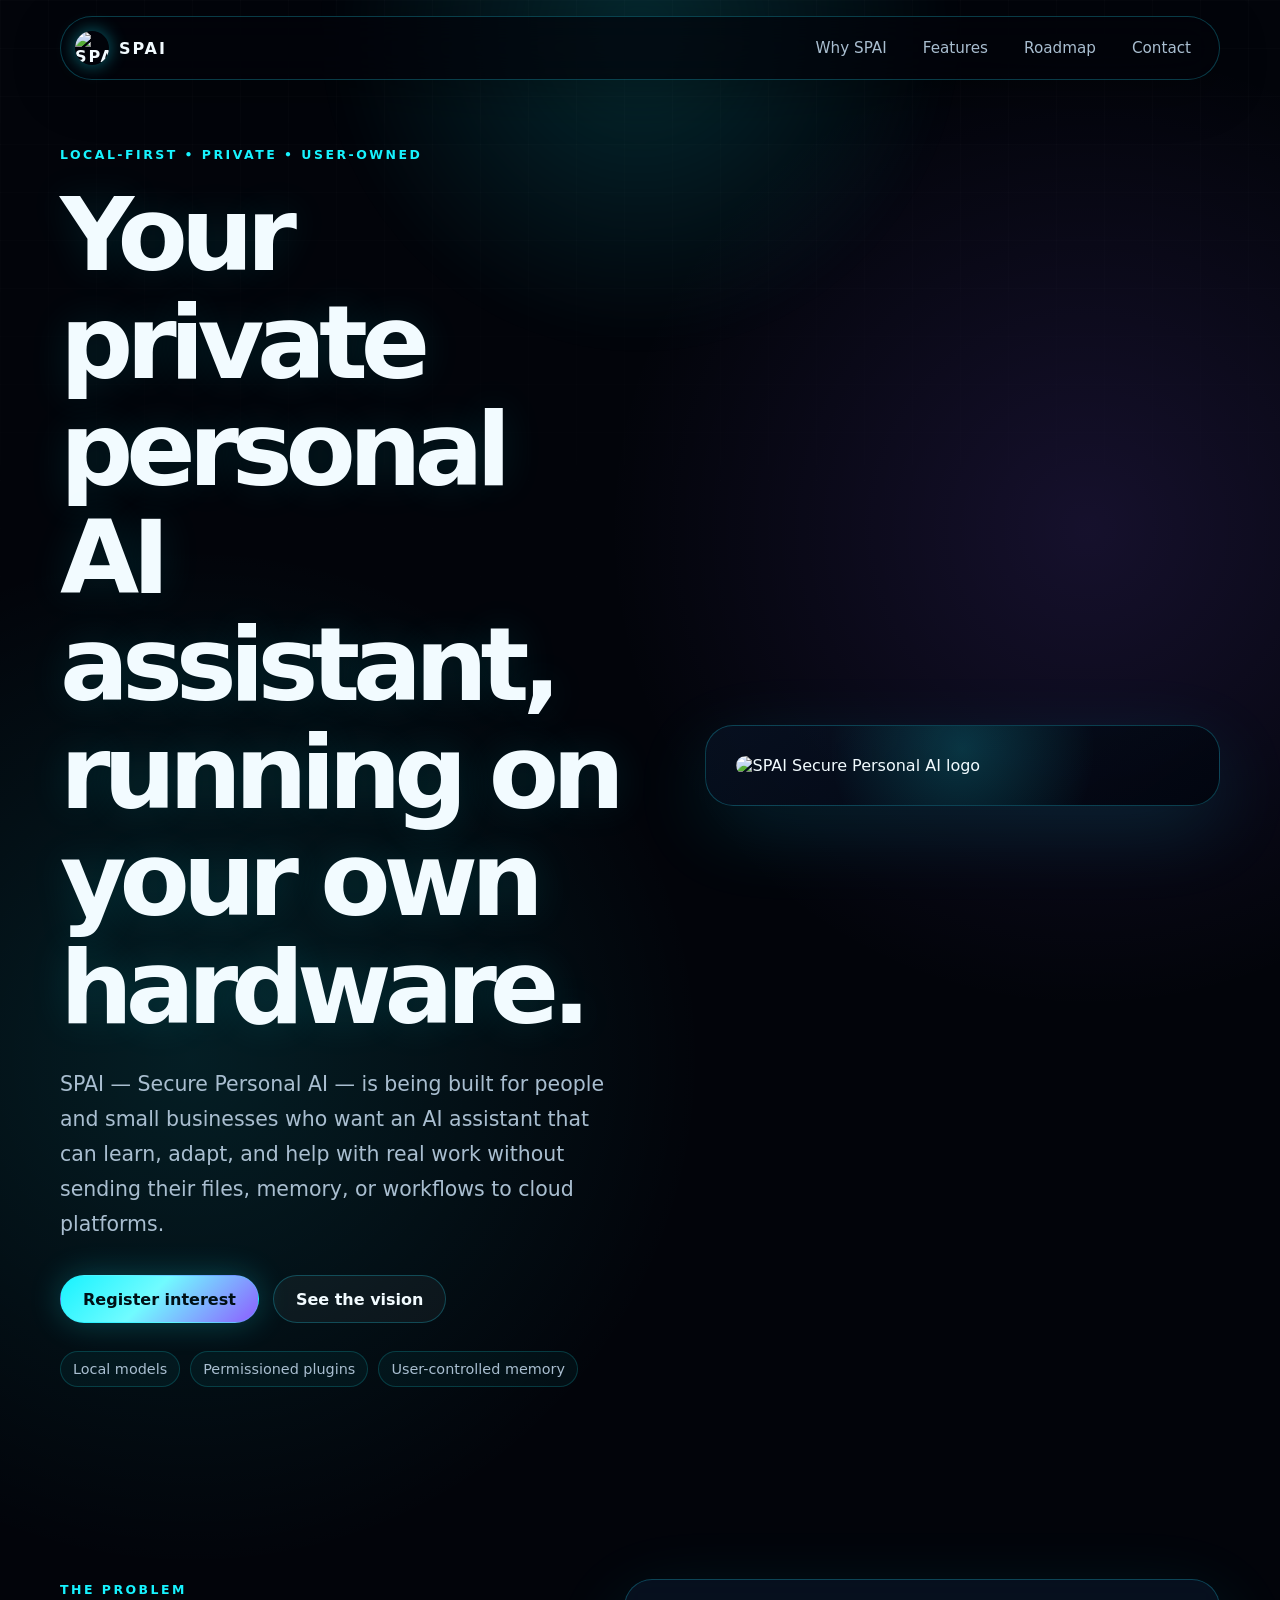
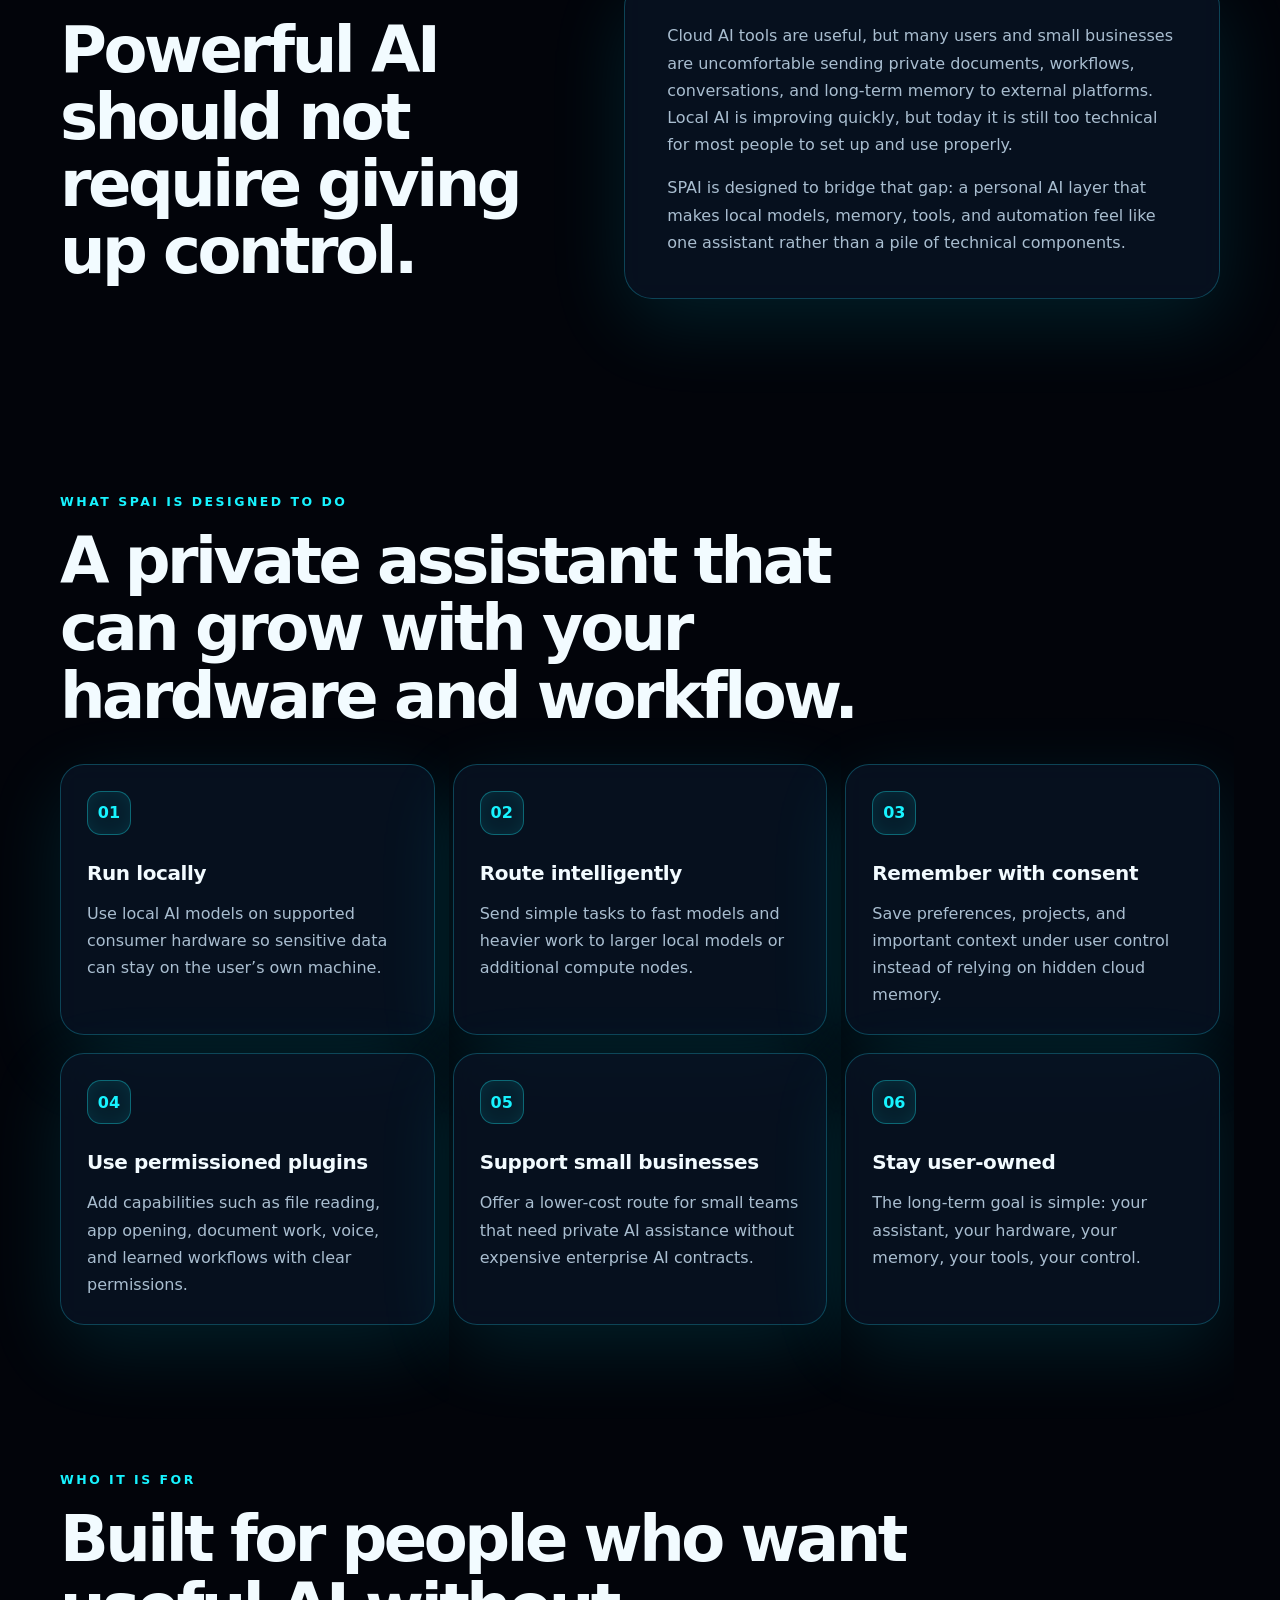
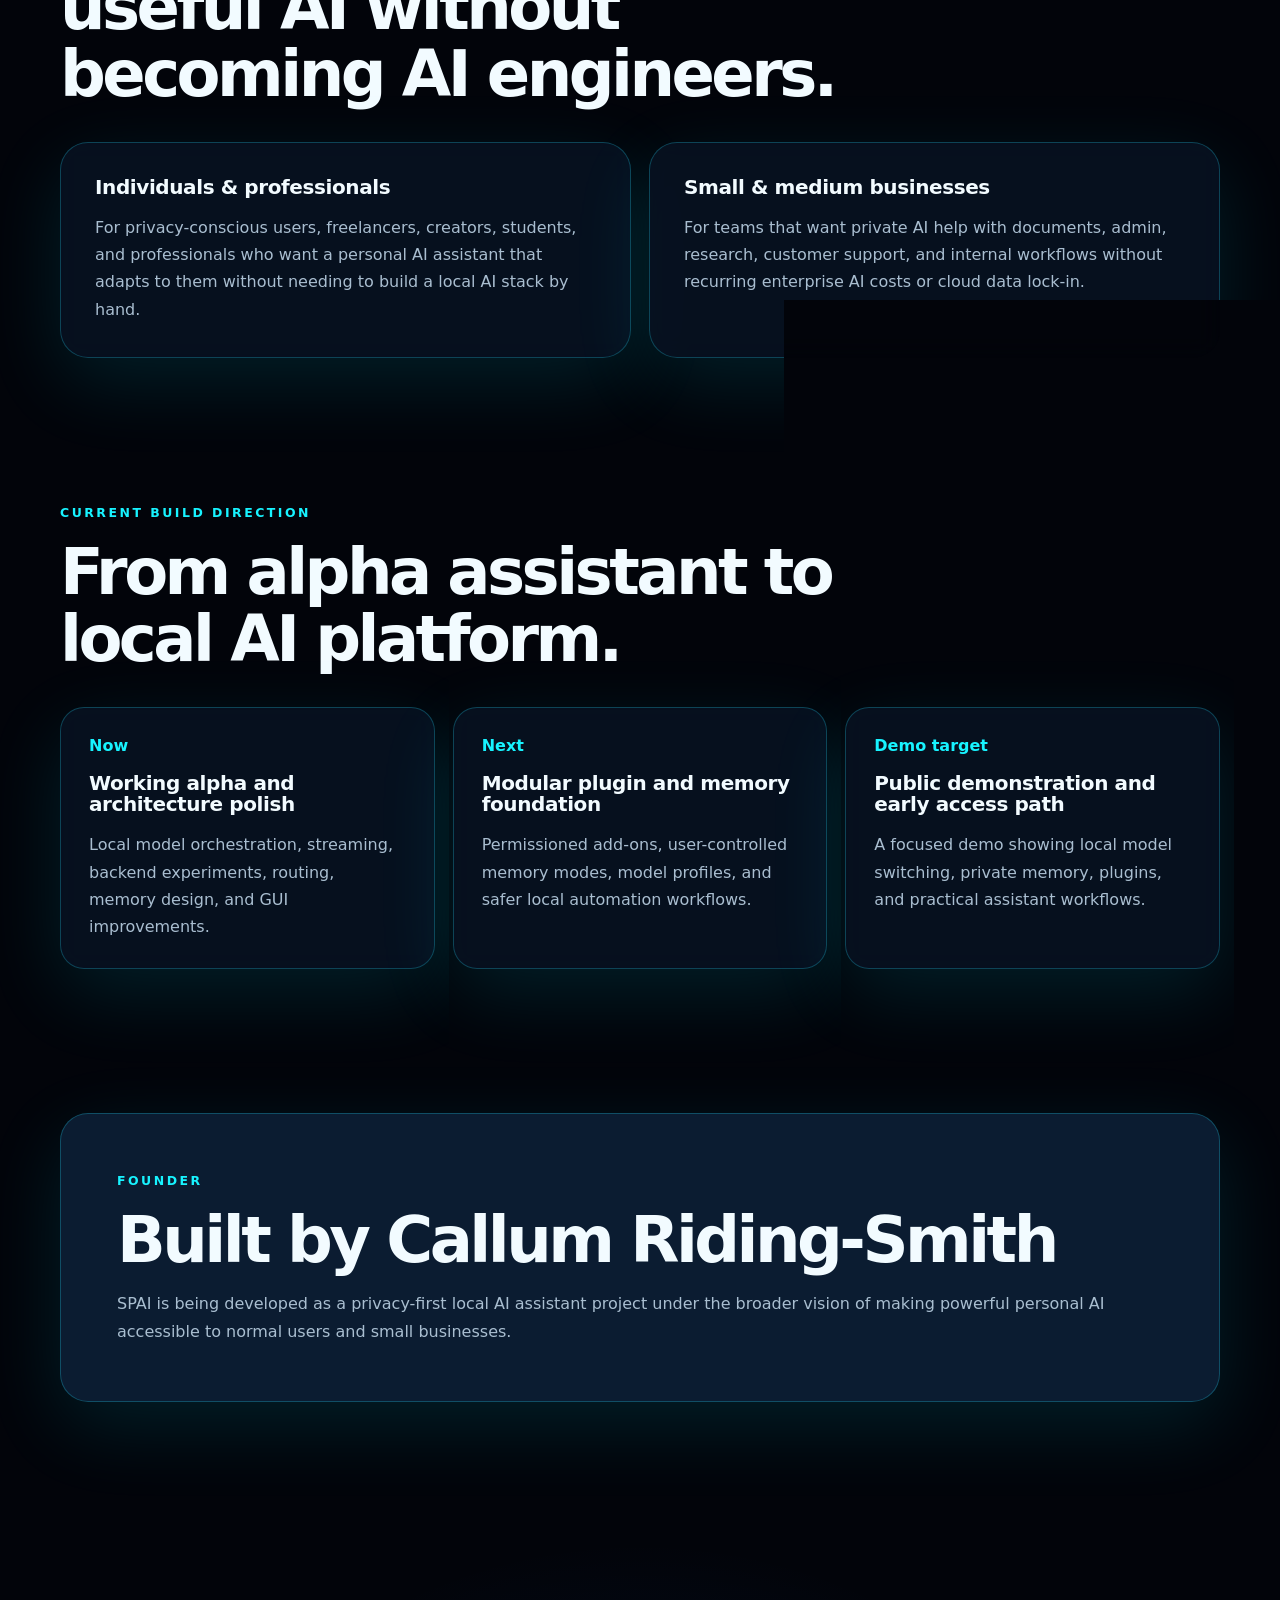
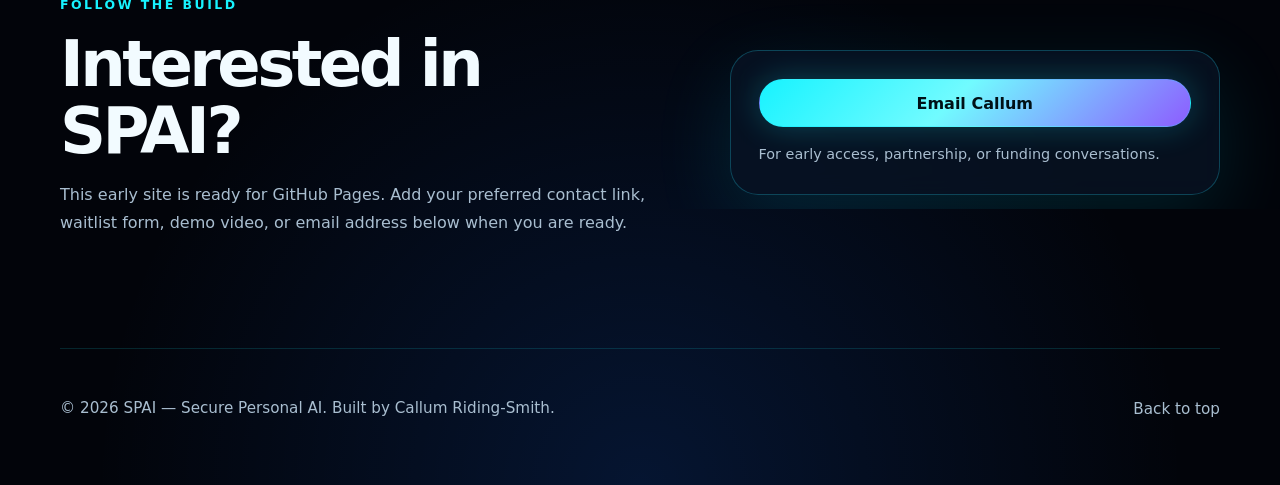
==== index.html @ 08e237fc "Add files via upload" ====
<!doctype html>
<html lang="en">
<head>
  <meta charset="utf-8" />
  <meta name="viewport" content="width=device-width, initial-scale=1" />
  <title>SPAI — Secure Personal AI</title>
  <meta name="description" content="SPAI is a local-first private AI assistant designed to run on your own hardware, adapt to your workflow, and use permissioned plugins without cloud lock-in." />
  <meta name="author" content="Callum Riding-Smith" />
  <meta property="og:title" content="SPAI — Secure Personal AI" />
  <meta property="og:description" content="A private local AI assistant that learns your workflow, routes tasks across local models, and keeps you in control." />
  <meta property="og:image" content="assets/spai-logo.png" />
  <meta property="og:type" content="website" />
  <meta name="theme-color" content="#00eaff" />
  <link rel="icon" type="image/png" sizes="32x32" href="assets/favicon-32.png" />
  <link rel="apple-touch-icon" href="assets/favicon-180.png" />
  <link rel="stylesheet" href="styles.css" />
</head>
<body>
  <div class="page-glow" aria-hidden="true"></div>
  <header class="site-header">
    <a class="brand" href="#top" aria-label="SPAI home">
      <img src="assets/favicon-64.png" alt="SPAI logo mark" />
      <span>SPAI</span>
    </a>
    <button class="nav-toggle" aria-label="Open menu" aria-expanded="false">☰</button>
    <nav class="site-nav" aria-label="Main navigation">
      <a href="#why">Why SPAI</a>
      <a href="#features">Features</a>
      <a href="#roadmap">Roadmap</a>
      <a href="#contact">Contact</a>
    </nav>
  </header>

  <main id="top">
    <section class="hero section-shell">
      <div class="hero-copy">
        <p class="eyebrow">Local-first • Private • User-owned</p>
        <h1>Your private personal AI assistant, running on your own hardware.</h1>
        <p class="hero-text">
          SPAI — Secure Personal AI — is being built for people and small businesses who want an AI assistant that can learn, adapt, and help with real work without sending their files, memory, or workflows to cloud platforms.
        </p>
        <div class="hero-actions">
          <a class="button primary" href="#contact">Register interest</a>
          <a class="button secondary" href="#features">See the vision</a>
        </div>
        <div class="signal-row" aria-label="Project highlights">
          <span>Local models</span>
          <span>Permissioned plugins</span>
          <span>User-controlled memory</span>
        </div>
      </div>
      <div class="hero-logo-card">
        <img src="assets/spai-logo.png" alt="SPAI Secure Personal AI logo" />
      </div>
    </section>

    <section id="why" class="section-shell split-section">
      <div>
        <p class="eyebrow">The problem</p>
        <h2>Powerful AI should not require giving up control.</h2>
      </div>
      <div class="panel">
        <p>
          Cloud AI tools are useful, but many users and small businesses are uncomfortable sending private documents, workflows, conversations, and long-term memory to external platforms. Local AI is improving quickly, but today it is still too technical for most people to set up and use properly.
        </p>
        <p>
          SPAI is designed to bridge that gap: a personal AI layer that makes local models, memory, tools, and automation feel like one assistant rather than a pile of technical components.
        </p>
      </div>
    </section>

    <section id="features" class="section-shell">
      <div class="section-heading">
        <p class="eyebrow">What SPAI is designed to do</p>
        <h2>A private assistant that can grow with your hardware and workflow.</h2>
      </div>
      <div class="feature-grid">
        <article class="feature-card">
          <div class="icon">01</div>
          <h3>Run locally</h3>
          <p>Use local AI models on supported consumer hardware so sensitive data can stay on the user’s own machine.</p>
        </article>
        <article class="feature-card">
          <div class="icon">02</div>
          <h3>Route intelligently</h3>
          <p>Send simple tasks to fast models and heavier work to larger local models or additional compute nodes.</p>
        </article>
        <article class="feature-card">
          <div class="icon">03</div>
          <h3>Remember with consent</h3>
          <p>Save preferences, projects, and important context under user control instead of relying on hidden cloud memory.</p>
        </article>
        <article class="feature-card">
          <div class="icon">04</div>
          <h3>Use permissioned plugins</h3>
          <p>Add capabilities such as file reading, app opening, document work, voice, and learned workflows with clear permissions.</p>
        </article>
        <article class="feature-card">
          <div class="icon">05</div>
          <h3>Support small businesses</h3>
          <p>Offer a lower-cost route for small teams that need private AI assistance without expensive enterprise AI contracts.</p>
        </article>
        <article class="feature-card">
          <div class="icon">06</div>
          <h3>Stay user-owned</h3>
          <p>The long-term goal is simple: your assistant, your hardware, your memory, your tools, your control.</p>
        </article>
      </div>
    </section>

    <section class="section-shell audience-section">
      <div class="section-heading">
        <p class="eyebrow">Who it is for</p>
        <h2>Built for people who want useful AI without becoming AI engineers.</h2>
      </div>
      <div class="audience-grid">
        <div class="audience-card">
          <h3>Individuals & professionals</h3>
          <p>For privacy-conscious users, freelancers, creators, students, and professionals who want a personal AI assistant that adapts to them without needing to build a local AI stack by hand.</p>
        </div>
        <div class="audience-card">
          <h3>Small & medium businesses</h3>
          <p>For teams that want private AI help with documents, admin, research, customer support, and internal workflows without recurring enterprise AI costs or cloud data lock-in.</p>
        </div>
      </div>
    </section>

    <section id="roadmap" class="section-shell roadmap-section">
      <div class="section-heading">
        <p class="eyebrow">Current build direction</p>
        <h2>From alpha assistant to local AI platform.</h2>
      </div>
      <div class="timeline">
        <div class="timeline-item">
          <span>Now</span>
          <h3>Working alpha and architecture polish</h3>
          <p>Local model orchestration, streaming, backend experiments, routing, memory design, and GUI improvements.</p>
        </div>
        <div class="timeline-item">
          <span>Next</span>
          <h3>Modular plugin and memory foundation</h3>
          <p>Permissioned add-ons, user-controlled memory modes, model profiles, and safer local automation workflows.</p>
        </div>
        <div class="timeline-item">
          <span>Demo target</span>
          <h3>Public demonstration and early access path</h3>
          <p>A focused demo showing local model switching, private memory, plugins, and practical assistant workflows.</p>
        </div>
      </div>
    </section>

    <section class="section-shell founder-section">
      <div class="founder-card">
        <p class="eyebrow">Founder</p>
        <h2>Built by Callum Riding-Smith</h2>
        <p>
          SPAI is being developed as a privacy-first local AI assistant project under the broader vision of making powerful personal AI accessible to normal users and small businesses.
        </p>
      </div>
    </section>

    <section id="contact" class="section-shell contact-section">
      <div>
        <p class="eyebrow">Follow the build</p>
        <h2>Interested in SPAI?</h2>
        <p>
          This early site is ready for GitHub Pages. Add your preferred contact link, waitlist form, demo video, or email address below when you are ready.
        </p>
      </div>
      <div class="contact-card">
        <a class="button primary full" href="mailto:callumridingsmith@gmail.com">Email Callum</a>
        <p class="small-note">For early access, partnership, or funding conversations.</p>
      </div>
    </section>
  </main>

  <footer class="site-footer">
    <p>© <span id="year"></span> SPAI — Secure Personal AI. Built by Callum Riding-Smith.</p>
    <a href="#top">Back to top</a>
  </footer>

  <script src="script.js"></script>
</body>
</html>
---- styles.css ----
:root {
  --bg: #02040a;
  --bg-soft: #07101e;
  --panel: rgba(9, 21, 38, 0.74);
  --panel-strong: rgba(13, 31, 54, 0.92);
  --text: #f2fbff;
  --muted: #a9bed0;
  --cyan: #17f3ff;
  --blue: #176eff;
  --violet: #8d5cff;
  --line: rgba(35, 226, 255, 0.25);
  --shadow: 0 24px 80px rgba(0, 229, 255, 0.12);
  --radius: 28px;
}

* { box-sizing: border-box; }
html { scroll-behavior: smooth; }
body {
  margin: 0;
  min-height: 100vh;
  font-family: Inter, ui-sans-serif, system-ui, -apple-system, BlinkMacSystemFont, "Segoe UI", sans-serif;
  color: var(--text);
  background:
    radial-gradient(circle at 15% 20%, rgba(23, 243, 255, 0.11), transparent 32rem),
    radial-gradient(circle at 85% 10%, rgba(141, 92, 255, 0.14), transparent 30rem),
    radial-gradient(circle at 50% 100%, rgba(23, 110, 255, 0.16), transparent 34rem),
    var(--bg);
  overflow-x: hidden;
}

body::before {
  content: "";
  position: fixed;
  inset: 0;
  pointer-events: none;
  background-image:
    linear-gradient(rgba(255,255,255,0.025) 1px, transparent 1px),
    linear-gradient(90deg, rgba(255,255,255,0.025) 1px, transparent 1px);
  background-size: 48px 48px;
  mask-image: linear-gradient(to bottom, rgba(0,0,0,0.7), transparent 80%);
}

.page-glow {
  position: fixed;
  width: 40rem;
  height: 40rem;
  top: -18rem;
  left: 50%;
  transform: translateX(-50%);
  background: radial-gradient(circle, rgba(23, 243, 255, 0.16), transparent 70%);
  filter: blur(14px);
  pointer-events: none;
}

a { color: inherit; text-decoration: none; }
p { color: var(--muted); line-height: 1.7; }

.site-header {
  position: sticky;
  top: 0;
  z-index: 50;
  display: flex;
  align-items: center;
  justify-content: space-between;
  gap: 1rem;
  width: min(1160px, calc(100% - 32px));
  margin: 16px auto 0;
  padding: 12px 14px;
  border: 1px solid var(--line);
  border-radius: 999px;
  background: rgba(2, 4, 10, 0.72);
  backdrop-filter: blur(18px);
  box-shadow: 0 12px 50px rgba(0,0,0,0.3);
}

.brand { display: inline-flex; align-items: center; gap: 10px; font-weight: 800; letter-spacing: 0.12em; }
.brand img { width: 34px; height: 34px; border-radius: 50%; box-shadow: 0 0 18px rgba(23,243,255,0.45); }
.site-nav { display: flex; align-items: center; gap: 8px; }
.site-nav a {
  padding: 10px 14px;
  color: var(--muted);
  font-size: 0.95rem;
  border-radius: 999px;
  transition: 180ms ease;
}
.site-nav a:hover { color: var(--text); background: rgba(23, 243, 255, 0.09); }
.nav-toggle { display: none; }

.section-shell {
  width: min(1160px, calc(100% - 32px));
  margin: 0 auto;
  padding: 96px 0;
}

.hero {
  display: grid;
  grid-template-columns: minmax(0, 1.05fr) minmax(320px, 0.95fr);
  align-items: center;
  gap: clamp(32px, 6vw, 80px);
  min-height: calc(100vh - 90px);
  padding-top: 64px;
}

.eyebrow {
  margin: 0 0 16px;
  color: var(--cyan);
  font-size: 0.78rem;
  font-weight: 800;
  letter-spacing: 0.2em;
  text-transform: uppercase;
}

h1, h2, h3 { margin: 0; line-height: 1.05; }
h1 {
  max-width: 780px;
  font-size: clamp(3rem, 8vw, 6.8rem);
  letter-spacing: -0.07em;
  text-shadow: 0 0 40px rgba(23, 243, 255, 0.12);
}
h2 { font-size: clamp(2rem, 5vw, 4.2rem); letter-spacing: -0.055em; }
h3 { font-size: 1.25rem; letter-spacing: -0.02em; }

.hero-text { max-width: 680px; font-size: clamp(1.05rem, 1.8vw, 1.28rem); margin: 26px 0 0; }
.hero-actions { display: flex; flex-wrap: wrap; gap: 14px; margin-top: 34px; }
.button {
  display: inline-flex;
  align-items: center;
  justify-content: center;
  min-height: 48px;
  padding: 0 22px;
  border-radius: 999px;
  border: 1px solid var(--line);
  font-weight: 800;
  transition: transform 180ms ease, border-color 180ms ease, box-shadow 180ms ease;
}
.button:hover { transform: translateY(-2px); }
.button.primary {
  color: #001016;
  background: linear-gradient(135deg, var(--cyan), #71fbff 45%, var(--violet));
  box-shadow: 0 0 32px rgba(23, 243, 255, 0.24);
}
.button.secondary { background: rgba(255,255,255,0.045); color: var(--text); }
.button.full { width: 100%; }

.signal-row { display: flex; flex-wrap: wrap; gap: 10px; margin-top: 28px; }
.signal-row span {
  padding: 9px 12px;
  border: 1px solid rgba(23, 243, 255, 0.18);
  border-radius: 999px;
  color: var(--muted);
  background: rgba(23, 243, 255, 0.045);
  font-size: 0.9rem;
}

.hero-logo-card {
  position: relative;
  padding: clamp(18px, 3vw, 30px);
  border: 1px solid var(--line);
  border-radius: var(--radius);
  background: linear-gradient(145deg, rgba(8, 20, 38, 0.72), rgba(1, 5, 14, 0.84));
  box-shadow: var(--shadow);
  overflow: hidden;
}
.hero-logo-card::before {
  content: "";
  position: absolute;
  inset: -2px;
  background: radial-gradient(circle at 50% 30%, rgba(23, 243, 255, 0.18), transparent 50%);
  pointer-events: none;
}
.hero-logo-card img {
  position: relative;
  width: 100%;
  display: block;
  border-radius: 20px;
}

.split-section {
  display: grid;
  grid-template-columns: 0.9fr 1.1fr;
  gap: clamp(32px, 6vw, 80px);
  align-items: start;
}
.panel, .feature-card, .audience-card, .founder-card, .contact-card, .timeline-item {
  border: 1px solid var(--line);
  background: var(--panel);
  box-shadow: var(--shadow);
  backdrop-filter: blur(12px);
}
.panel { padding: clamp(24px, 4vw, 42px); border-radius: var(--radius); }
.panel p:first-child { margin-top: 0; }
.panel p:last-child { margin-bottom: 0; }
.section-heading { max-width: 850px; margin-bottom: 34px; }

.feature-grid {
  display: grid;
  grid-template-columns: repeat(3, minmax(0, 1fr));
  gap: 18px;
}
.feature-card { padding: 26px; border-radius: 24px; min-height: 230px; }
.feature-card p { margin-bottom: 0; }
.icon {
  display: inline-flex;
  align-items: center;
  justify-content: center;
  width: 44px;
  height: 44px;
  margin-bottom: 28px;
  border: 1px solid rgba(23,243,255,0.35);
  border-radius: 14px;
  color: var(--cyan);
  font-weight: 900;
  background: rgba(23,243,255,0.06);
  box-shadow: inset 0 0 20px rgba(23,243,255,0.08);
}

.audience-section, .roadmap-section { padding-top: 48px; }
.audience-grid { display: grid; grid-template-columns: repeat(2, minmax(0, 1fr)); gap: 18px; }
.audience-card { padding: 34px; border-radius: var(--radius); }
.audience-card p { margin-bottom: 0; }

.timeline { display: grid; grid-template-columns: repeat(3, minmax(0, 1fr)); gap: 18px; }
.timeline-item { padding: 28px; border-radius: 24px; }
.timeline-item span { display: inline-block; color: var(--cyan); font-weight: 900; margin-bottom: 18px; }
.timeline-item p { margin-bottom: 0; }

.founder-section { padding-top: 48px; }
.founder-card { padding: clamp(28px, 5vw, 56px); border-radius: var(--radius); background: var(--panel-strong); }
.founder-card p:last-child { margin-bottom: 0; }

.contact-section {
  display: grid;
  grid-template-columns: 1.1fr 0.9fr;
  gap: clamp(28px, 6vw, 70px);
  align-items: center;
}
.contact-card { padding: 28px; border-radius: var(--radius); }
.small-note { font-size: 0.9rem; margin-bottom: 0; }

.site-footer {
  display: flex;
  align-items: center;
  justify-content: space-between;
  gap: 16px;
  width: min(1160px, calc(100% - 32px));
  margin: 0 auto;
  padding: 32px 0 48px;
  border-top: 1px solid rgba(23,243,255,0.14);
}
.site-footer p, .site-footer a { color: var(--muted); font-size: 0.95rem; }
.site-footer a:hover { color: var(--cyan); }

@media (max-width: 900px) {
  .nav-toggle {
    display: inline-flex;
    width: 42px;
    height: 42px;
    align-items: center;
    justify-content: center;
    border: 1px solid var(--line);
    border-radius: 999px;
    color: var(--text);
    background: rgba(255,255,255,0.05);
    font-size: 1.1rem;
  }
  .site-nav {
    position: absolute;
    top: calc(100% + 10px);
    left: 0;
    right: 0;
    display: none;
    flex-direction: column;
    align-items: stretch;
    padding: 12px;
    border: 1px solid var(--line);
    border-radius: 22px;
    background: rgba(2,4,10,0.96);
  }
  .site-nav.open { display: flex; }
  .site-nav a { padding: 14px; }
  .hero, .split-section, .contact-section { grid-template-columns: 1fr; }
  .hero { min-height: auto; }
  .hero-logo-card { max-width: 560px; margin: 0 auto; }
  .feature-grid { grid-template-columns: repeat(2, minmax(0, 1fr)); }
  .timeline { grid-template-columns: 1fr; }
}

@media (max-width: 620px) {
  .section-shell { width: min(100% - 24px, 1160px); padding: 70px 0; }
  .site-header { width: min(100% - 24px, 1160px); }
  .feature-grid, .audience-grid { grid-template-columns: 1fr; }
  .hero-actions { flex-direction: column; }
  .button { width: 100%; }
  .site-footer { flex-direction: column; align-items: flex-start; }
}
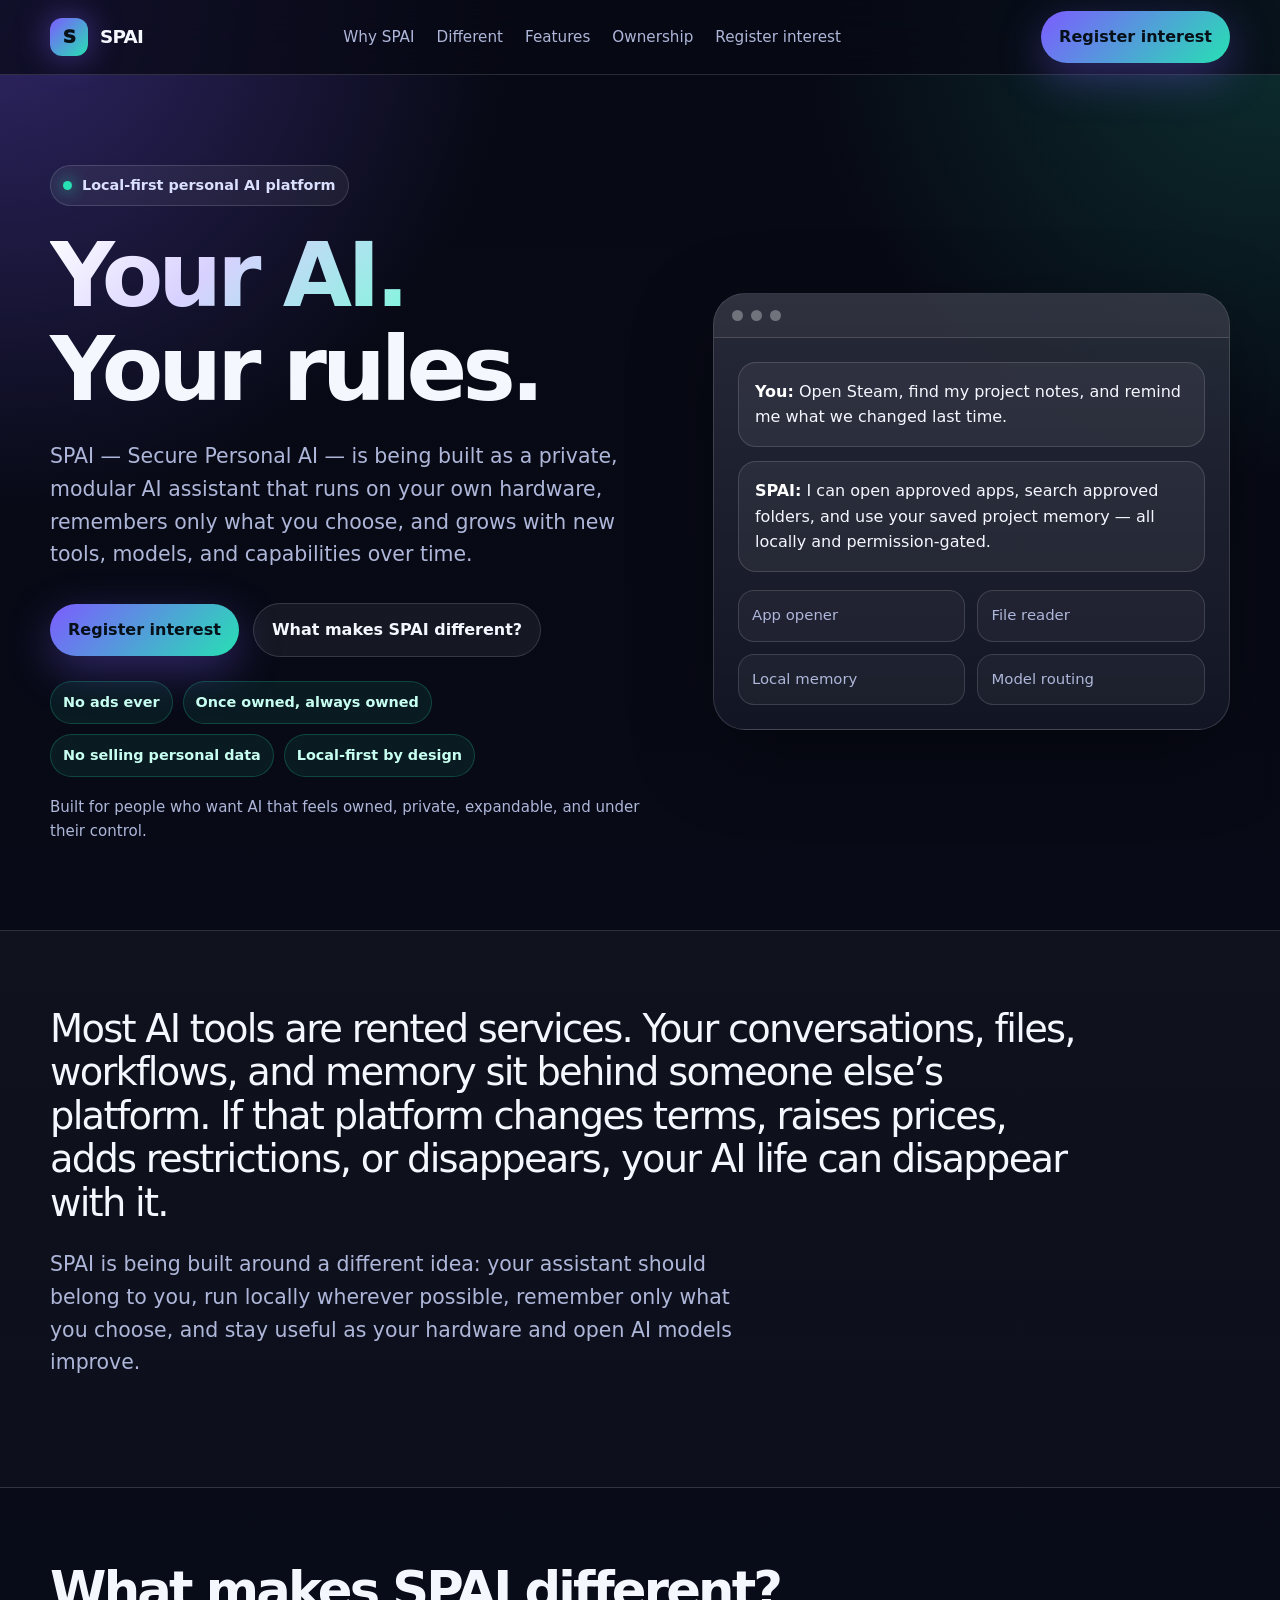
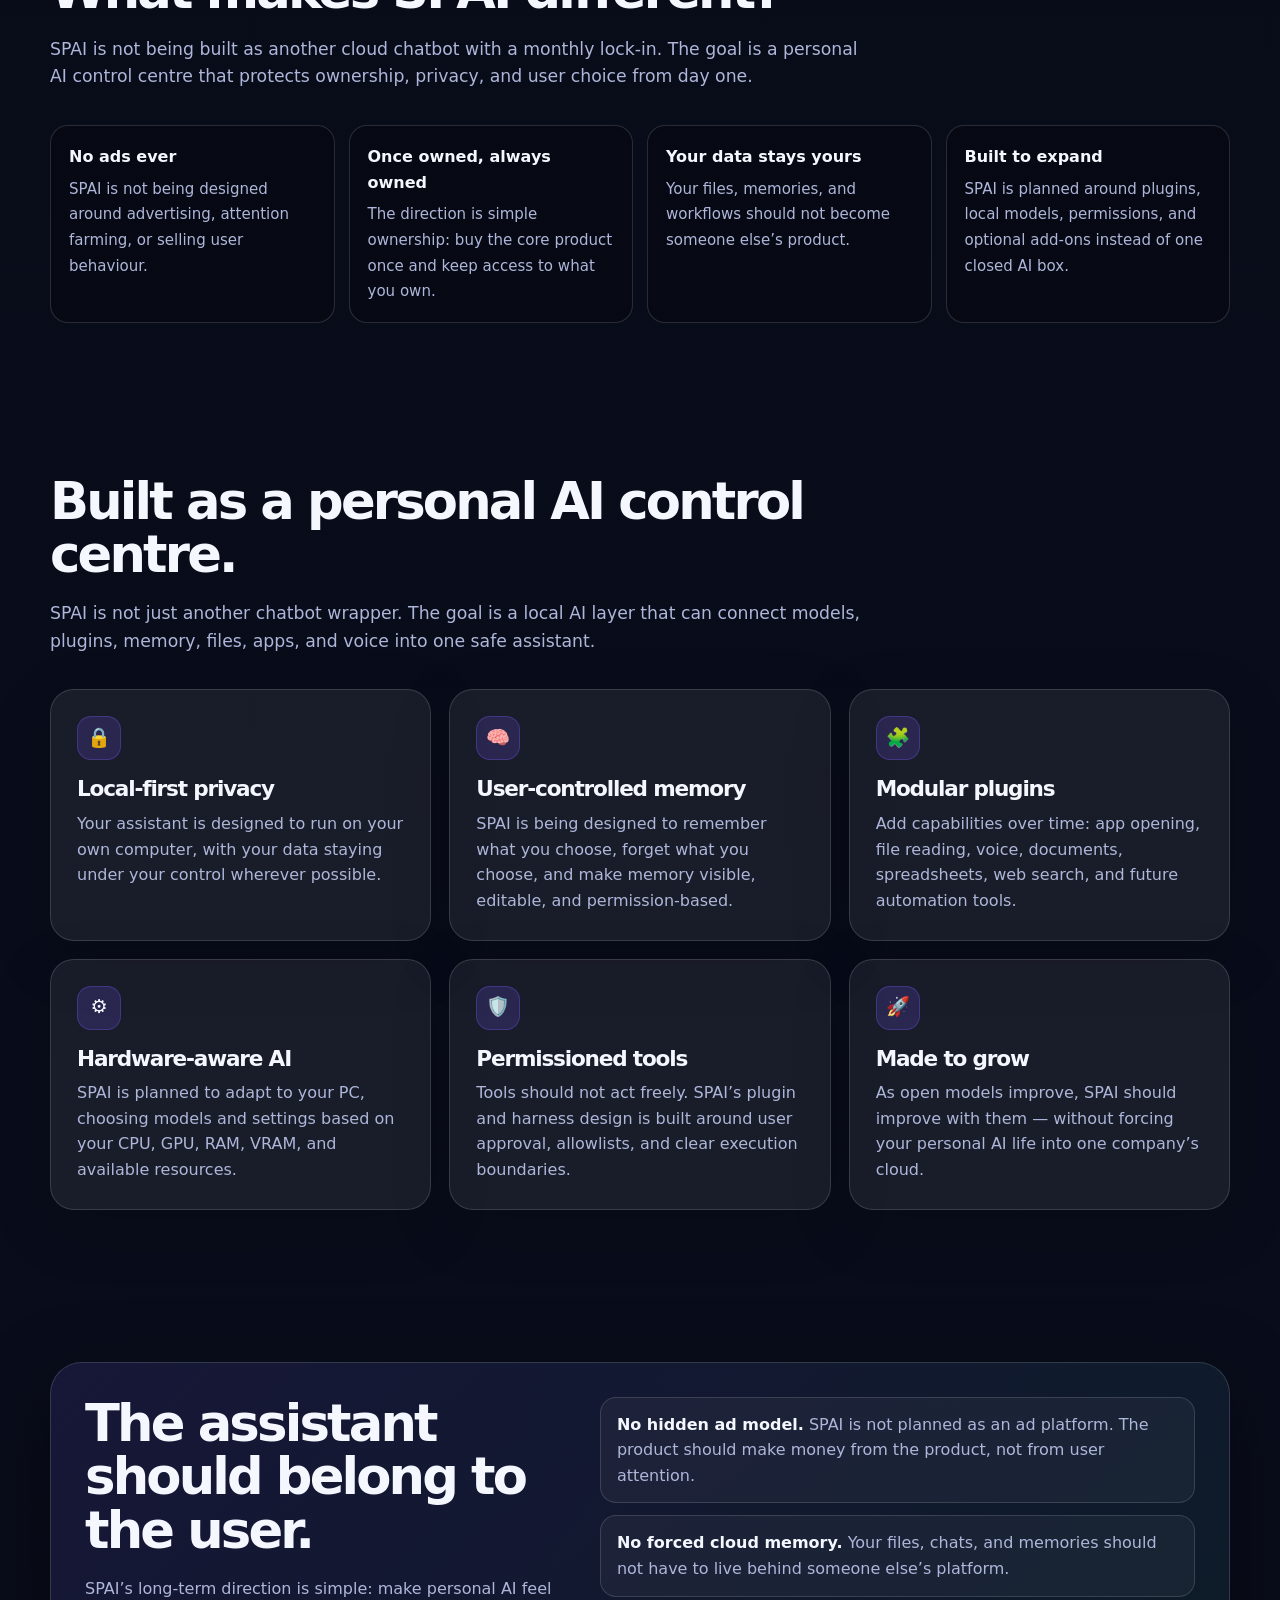
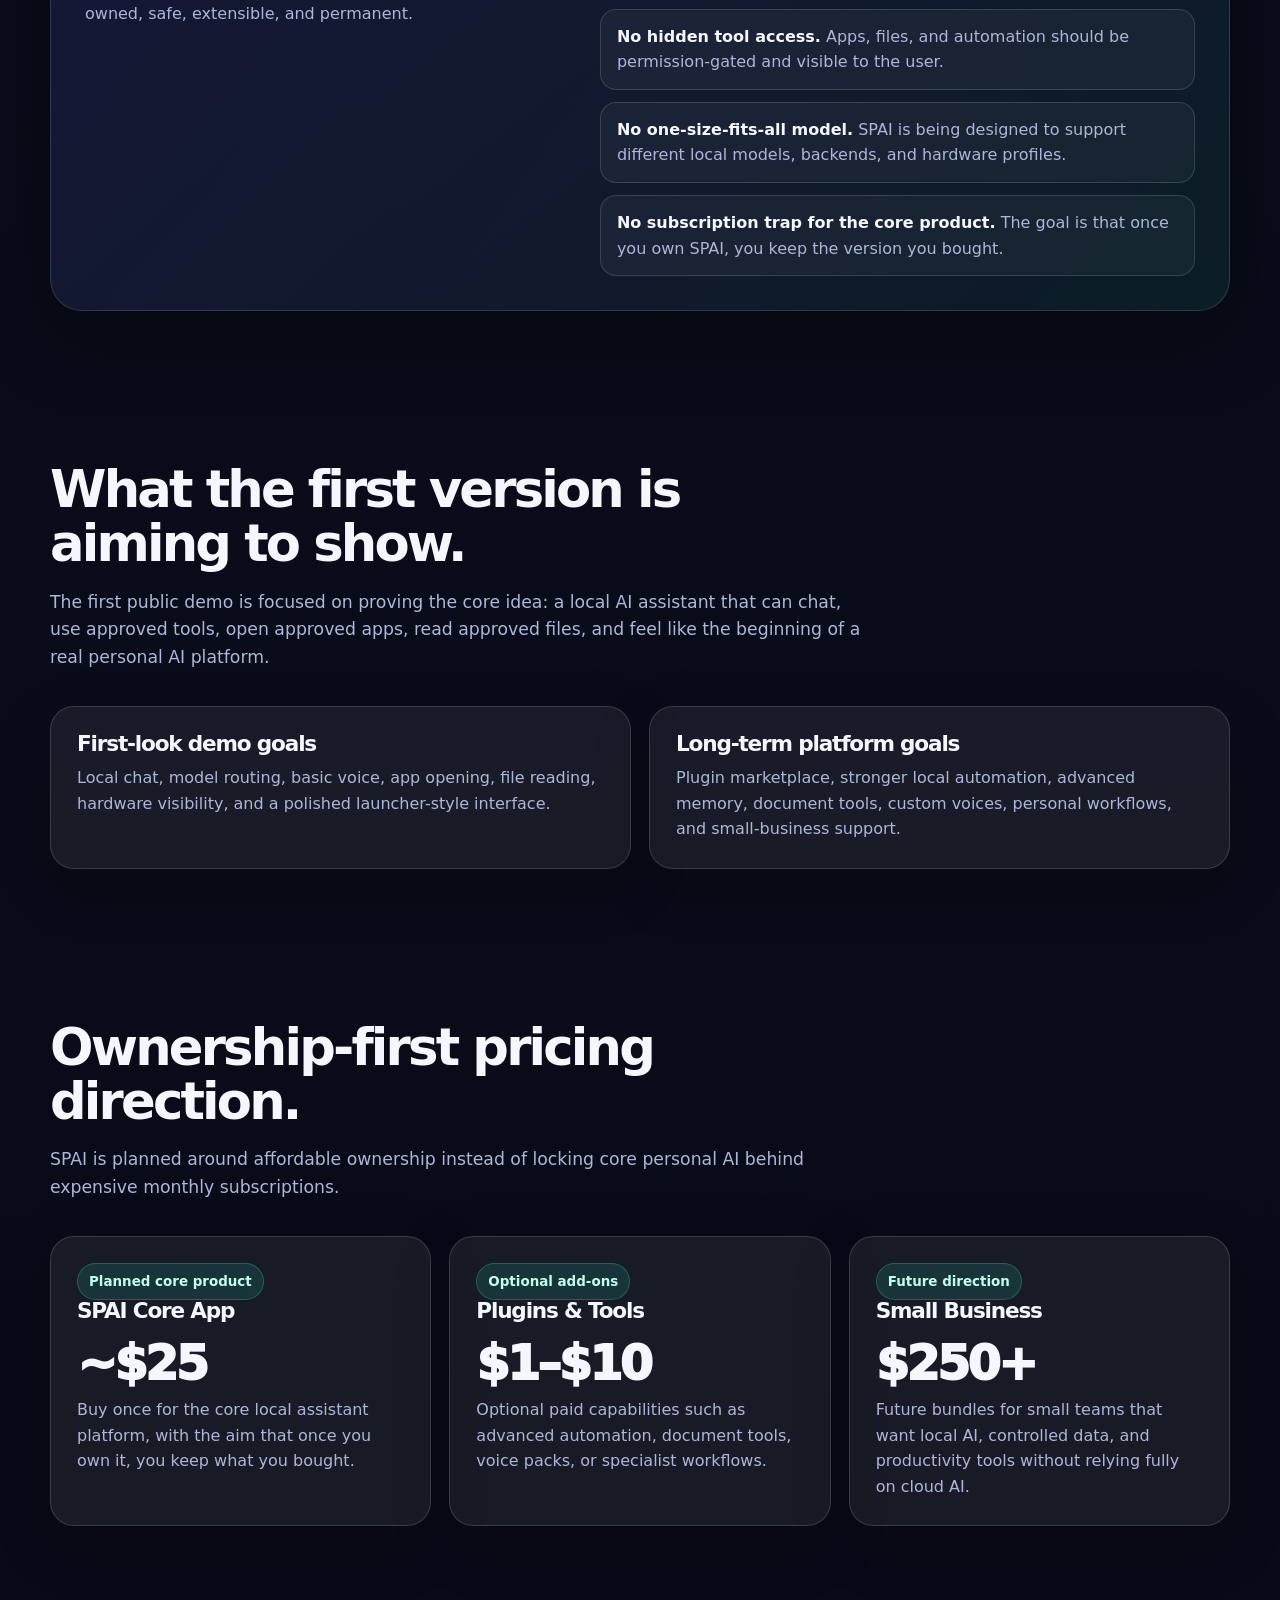
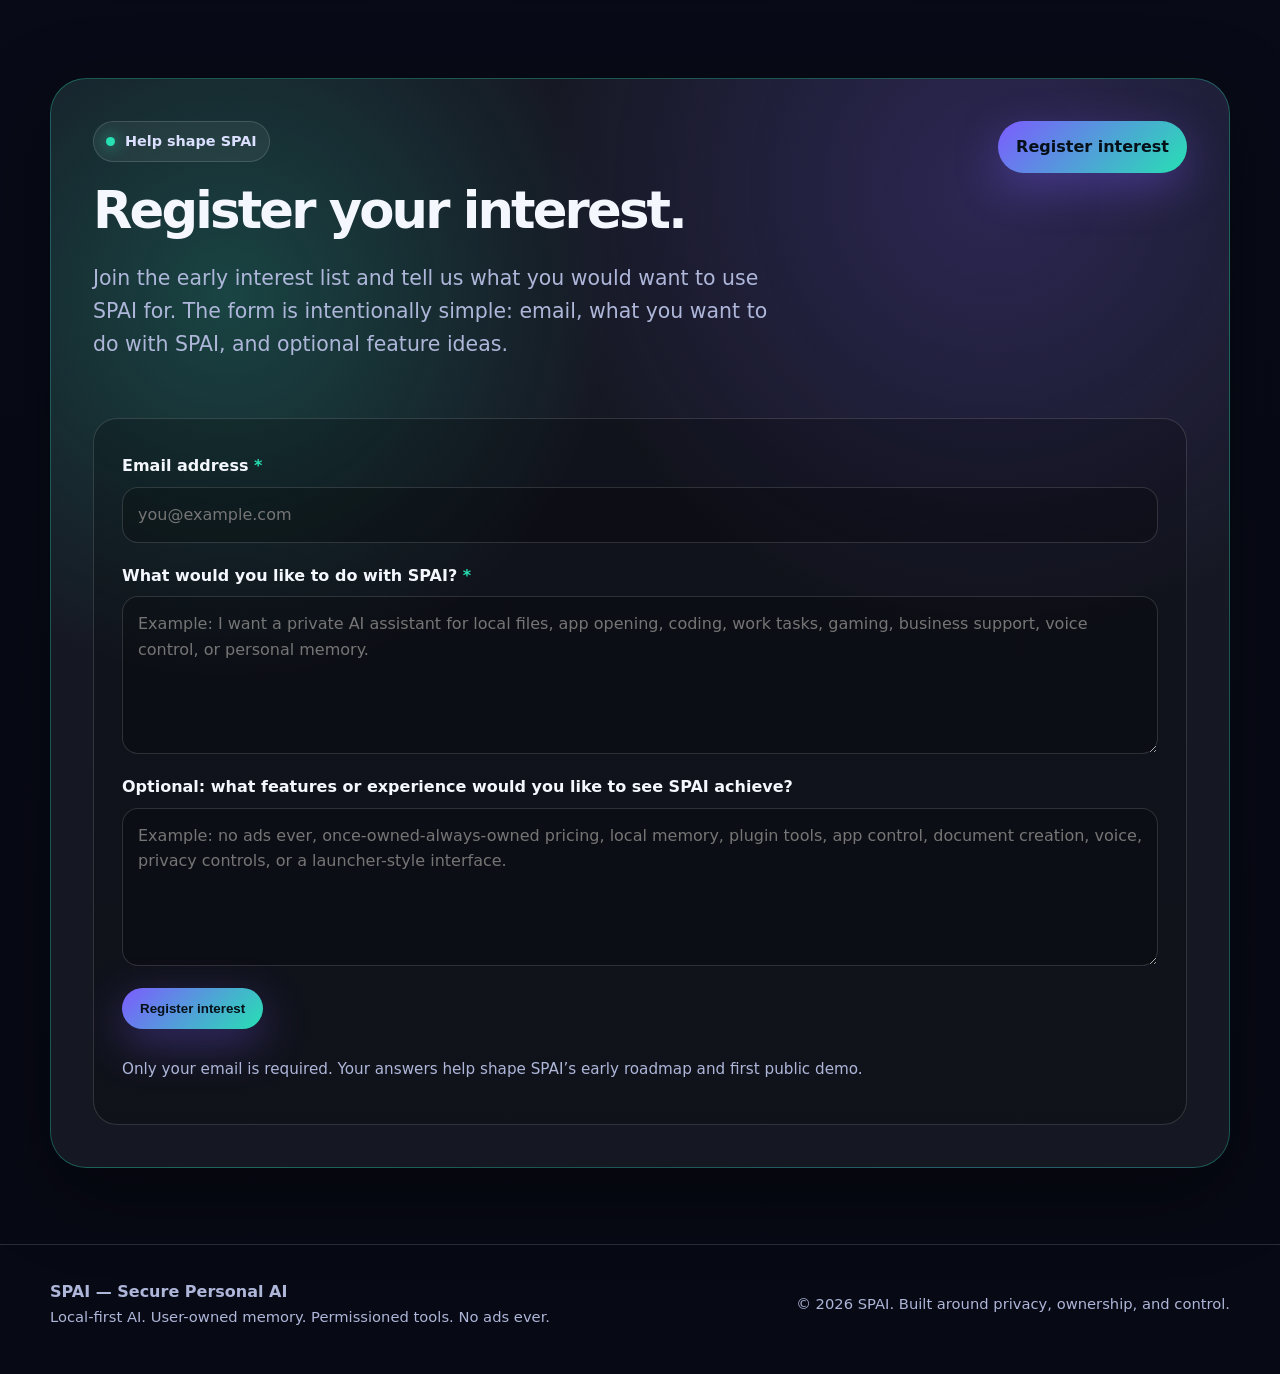
==== commit 5dc15ac0: "Rename preview (3).html to index.html" ====
--- a/index.html
+++ b/index.html
@@ -1,184 +1,974 @@
-<!doctype html>
+<!DOCTYPE html>
 <html lang="en">
 <head>
-  <meta charset="utf-8" />
-  <meta name="viewport" content="width=device-width, initial-scale=1" />
+  <meta charset="UTF-8" />
+  <meta name="viewport" content="width=device-width, initial-scale=1.0" />
+
   <title>SPAI — Secure Personal AI</title>
-  <meta name="description" content="SPAI is a local-first private AI assistant designed to run on your own hardware, adapt to your workflow, and use permissioned plugins without cloud lock-in." />
-  <meta name="author" content="Callum Riding-Smith" />
-  <meta property="og:title" content="SPAI — Secure Personal AI" />
-  <meta property="og:description" content="A private local AI assistant that learns your workflow, routes tasks across local models, and keeps you in control." />
-  <meta property="og:image" content="assets/spai-logo.png" />
-  <meta property="og:type" content="website" />
-  <meta name="theme-color" content="#00eaff" />
-  <link rel="icon" type="image/png" sizes="32x32" href="assets/favicon-32.png" />
-  <link rel="apple-touch-icon" href="assets/favicon-180.png" />
-  <link rel="stylesheet" href="styles.css" />
+  <meta
+    name="description"
+    content="SPAI is a local-first personal AI platform built around privacy, ownership, no ads, modular tools, and user-controlled memory."
+  />
+
+  <style>
+    :root {
+      --bg: #070914;
+      --bg-soft: #0e1224;
+      --card: rgba(255, 255, 255, 0.065);
+      --card-strong: rgba(255, 255, 255, 0.1);
+      --text: #f5f7ff;
+      --muted: #aeb6d9;
+      --line: rgba(255, 255, 255, 0.14);
+      --accent: #7c5cff;
+      --accent-2: #27e0b3;
+      --warning: #ffd166;
+      --danger: #ff6b8a;
+      --shadow: 0 24px 80px rgba(0, 0, 0, 0.4);
+      --radius: 24px;
+      --max: 1180px;
+    }
+
+    * {
+      box-sizing: border-box;
+    }
+
+    html {
+      scroll-behavior: smooth;
+    }
+
+    body {
+      margin: 0;
+      font-family: Inter, ui-sans-serif, system-ui, -apple-system, BlinkMacSystemFont, "Segoe UI", sans-serif;
+      background:
+        radial-gradient(circle at top left, rgba(124, 92, 255, 0.35), transparent 32rem),
+        radial-gradient(circle at top right, rgba(39, 224, 179, 0.18), transparent 30rem),
+        linear-gradient(180deg, #070914 0%, #090d1b 44%, #070914 100%);
+      color: var(--text);
+      line-height: 1.6;
+    }
+
+    a {
+      color: inherit;
+      text-decoration: none;
+    }
+
+    .wrap {
+      width: min(var(--max), calc(100% - 40px));
+      margin: 0 auto;
+    }
+
+    header {
+      position: sticky;
+      top: 0;
+      z-index: 20;
+      backdrop-filter: blur(18px);
+      background: rgba(7, 9, 20, 0.72);
+      border-bottom: 1px solid var(--line);
+    }
+
+    .nav {
+      display: flex;
+      align-items: center;
+      justify-content: space-between;
+      height: 74px;
+      gap: 24px;
+    }
+
+    .brand {
+      display: flex;
+      align-items: center;
+      gap: 12px;
+      font-weight: 900;
+      letter-spacing: -0.04em;
+      font-size: 1.15rem;
+    }
+
+    .brand-mark {
+      width: 38px;
+      height: 38px;
+      border-radius: 12px;
+      background: linear-gradient(135deg, var(--accent), var(--accent-2));
+      display: grid;
+      place-items: center;
+      box-shadow: 0 0 32px rgba(124, 92, 255, 0.5);
+      color: #071016;
+      font-weight: 950;
+    }
+
+    nav {
+      display: flex;
+      align-items: center;
+      gap: 22px;
+      color: var(--muted);
+      font-size: 0.95rem;
+    }
+
+    nav a:hover {
+      color: var(--text);
+    }
+
+    .btn {
+      display: inline-flex;
+      align-items: center;
+      justify-content: center;
+      gap: 10px;
+      padding: 13px 18px;
+      border-radius: 999px;
+      font-weight: 800;
+      border: 1px solid var(--line);
+      background: rgba(255, 255, 255, 0.06);
+      color: var(--text);
+      transition: transform 0.15s ease, border 0.15s ease, background 0.15s ease;
+      white-space: nowrap;
+    }
+
+    .btn:hover {
+      transform: translateY(-1px);
+      border-color: rgba(255, 255, 255, 0.28);
+      background: rgba(255, 255, 255, 0.1);
+    }
+
+    .btn-primary {
+      border: none;
+      background: linear-gradient(135deg, var(--accent), var(--accent-2));
+      color: #061018;
+      box-shadow: 0 14px 44px rgba(124, 92, 255, 0.35);
+    }
+
+    .btn-soft {
+      border-color: rgba(39, 224, 179, 0.28);
+      background: rgba(39, 224, 179, 0.08);
+    }
+
+    .hero {
+      padding: 90px 0 72px;
+    }
+
+    .hero-grid {
+      display: grid;
+      grid-template-columns: 1.08fr 0.92fr;
+      gap: 56px;
+      align-items: center;
+    }
+
+    .eyebrow {
+      display: inline-flex;
+      align-items: center;
+      gap: 10px;
+      color: #dbe0ff;
+      border: 1px solid var(--line);
+      background: rgba(255, 255, 255, 0.06);
+      padding: 8px 12px;
+      border-radius: 999px;
+      font-weight: 800;
+      font-size: 0.9rem;
+      margin-bottom: 22px;
+    }
+
+    .dot {
+      width: 9px;
+      height: 9px;
+      border-radius: 999px;
+      background: var(--accent-2);
+      box-shadow: 0 0 16px var(--accent-2);
+    }
+
+    h1,
+    h2,
+    h3 {
+      line-height: 1.05;
+      letter-spacing: -0.055em;
+      margin: 0;
+    }
+
+    h1 {
+      font-size: clamp(3.25rem, 7vw, 6.7rem);
+    }
+
+    h2 {
+      font-size: clamp(2.1rem, 4vw, 4.1rem);
+      margin-bottom: 18px;
+    }
+
+    h3 {
+      font-size: 1.35rem;
+      margin-bottom: 10px;
+    }
+
+    .gradient-text {
+      background: linear-gradient(135deg, #fff, #d8d1ff 45%, #7ff7dc);
+      -webkit-background-clip: text;
+      background-clip: text;
+      color: transparent;
+    }
+
+    .lead {
+      color: var(--muted);
+      font-size: clamp(1.05rem, 2vw, 1.28rem);
+      max-width: 700px;
+      margin: 24px 0 32px;
+    }
+
+    .hero-actions {
+      display: flex;
+      flex-wrap: wrap;
+      gap: 14px;
+      align-items: center;
+    }
+
+    .hero-note {
+      margin-top: 18px;
+      color: var(--muted);
+      font-size: 0.94rem;
+    }
+
+    .promise-row {
+      display: flex;
+      flex-wrap: wrap;
+      gap: 10px;
+      margin-top: 24px;
+    }
+
+    .promise-pill {
+      border: 1px solid rgba(39, 224, 179, 0.22);
+      background: rgba(39, 224, 179, 0.08);
+      color: #c7fff1;
+      border-radius: 999px;
+      padding: 9px 12px;
+      font-weight: 800;
+      font-size: 0.9rem;
+    }
+
+    .console-card {
+      background:
+        linear-gradient(180deg, rgba(255, 255, 255, 0.12), rgba(255, 255, 255, 0.04)),
+        rgba(10, 14, 30, 0.78);
+      border: 1px solid var(--line);
+      border-radius: 32px;
+      box-shadow: var(--shadow);
+      overflow: hidden;
+    }
+
+    .console-top {
+      display: flex;
+      gap: 8px;
+      align-items: center;
+      padding: 16px 18px;
+      border-bottom: 1px solid var(--line);
+      background: rgba(255, 255, 255, 0.04);
+    }
+
+    .circle {
+      width: 11px;
+      height: 11px;
+      border-radius: 999px;
+      background: rgba(255, 255, 255, 0.32);
+    }
+
+    .console-body {
+      padding: 24px;
+    }
+
+    .message {
+      padding: 16px;
+      border: 1px solid var(--line);
+      border-radius: 18px;
+      background: rgba(255, 255, 255, 0.055);
+      margin-bottom: 14px;
+    }
+
+    .message strong {
+      color: #fff;
+    }
+
+    .tool-grid {
+      display: grid;
+      grid-template-columns: repeat(2, 1fr);
+      gap: 12px;
+      margin-top: 18px;
+    }
+
+    .tool-pill {
+      border: 1px solid var(--line);
+      background: rgba(255, 255, 255, 0.04);
+      border-radius: 16px;
+      padding: 13px;
+      color: var(--muted);
+      font-size: 0.93rem;
+    }
+
+    section {
+      padding: 76px 0;
+    }
+
+    .section-head {
+      max-width: 820px;
+      margin-bottom: 34px;
+    }
+
+    .section-head p {
+      color: var(--muted);
+      font-size: 1.08rem;
+      margin: 0;
+    }
+
+    .grid {
+      display: grid;
+      gap: 18px;
+    }
+
+    .grid-3 {
+      grid-template-columns: repeat(3, 1fr);
+    }
+
+    .grid-2 {
+      grid-template-columns: repeat(2, 1fr);
+    }
+
+    .grid-4 {
+      grid-template-columns: repeat(4, 1fr);
+    }
+
+    .card {
+      border: 1px solid var(--line);
+      background: var(--card);
+      border-radius: var(--radius);
+      padding: 26px;
+      box-shadow: 0 18px 60px rgba(0, 0, 0, 0.18);
+    }
+
+    .card p {
+      color: var(--muted);
+      margin: 0;
+    }
+
+    .icon {
+      width: 44px;
+      height: 44px;
+      border-radius: 14px;
+      display: grid;
+      place-items: center;
+      background: rgba(124, 92, 255, 0.18);
+      border: 1px solid rgba(124, 92, 255, 0.3);
+      margin-bottom: 18px;
+      font-size: 1.2rem;
+    }
+
+    .problem {
+      background: linear-gradient(180deg, rgba(255, 255, 255, 0.03), rgba(255, 255, 255, 0.015));
+      border-top: 1px solid var(--line);
+      border-bottom: 1px solid var(--line);
+    }
+
+    .big-quote {
+      font-size: clamp(1.65rem, 3vw, 3rem);
+      line-height: 1.13;
+      letter-spacing: -0.045em;
+      margin: 0;
+      max-width: 1030px;
+    }
+
+    .muted {
+      color: var(--muted);
+    }
+
+    .split-card {
+      display: grid;
+      grid-template-columns: 0.9fr 1.1fr;
+      gap: 28px;
+      align-items: start;
+      padding: 34px;
+      border-radius: 32px;
+      border: 1px solid var(--line);
+      background: linear-gradient(135deg, rgba(124, 92, 255, 0.13), rgba(39, 224, 179, 0.08));
+      box-shadow: var(--shadow);
+    }
+
+    ul.clean {
+      list-style: none;
+      padding: 0;
+      margin: 0;
+      display: grid;
+      gap: 12px;
+    }
+
+    ul.clean li {
+      border: 1px solid var(--line);
+      background: rgba(255, 255, 255, 0.045);
+      padding: 14px 16px;
+      border-radius: 16px;
+      color: var(--muted);
+    }
+
+    ul.clean strong {
+      color: var(--text);
+    }
+
+    .pricing-card {
+      position: relative;
+      overflow: hidden;
+    }
+
+    .price {
+      font-size: 3rem;
+      line-height: 1;
+      font-weight: 950;
+      letter-spacing: -0.06em;
+      margin: 16px 0 10px;
+    }
+
+    .badge {
+      display: inline-flex;
+      padding: 7px 11px;
+      border-radius: 999px;
+      background: rgba(39, 224, 179, 0.13);
+      border: 1px solid rgba(39, 224, 179, 0.28);
+      color: #bfffee;
+      font-weight: 900;
+      font-size: 0.84rem;
+    }
+
+    .difference-strip {
+      display: grid;
+      grid-template-columns: repeat(4, 1fr);
+      gap: 14px;
+      margin-top: 26px;
+    }
+
+    .difference-item {
+      border: 1px solid var(--line);
+      background: rgba(0, 0, 0, 0.17);
+      border-radius: 18px;
+      padding: 18px;
+    }
+
+    .difference-item strong {
+      display: block;
+      margin-bottom: 6px;
+      color: var(--text);
+    }
+
+    .difference-item span {
+      color: var(--muted);
+      font-size: 0.94rem;
+    }
+
+    .form-section {
+      border: 1px solid rgba(39, 224, 179, 0.32);
+      background:
+        radial-gradient(circle at 15% 20%, rgba(39, 224, 179, 0.22), transparent 24rem),
+        radial-gradient(circle at 80% 10%, rgba(124, 92, 255, 0.22), transparent 28rem),
+        rgba(255, 255, 255, 0.06);
+      border-radius: 36px;
+      padding: 42px;
+      box-shadow: var(--shadow);
+    }
+
+    .form-top {
+      display: grid;
+      grid-template-columns: 1fr auto;
+      gap: 24px;
+      align-items: start;
+      margin-bottom: 26px;
+    }
+
+    .form-frame-wrap {
+      border: 1px solid var(--line);
+      border-radius: 24px;
+      overflow: hidden;
+      background: rgba(0, 0, 0, 0.2);
+      min-height: 520px;
+    }
+
+    .form-placeholder {
+      padding: 34px;
+      min-height: 520px;
+      display: grid;
+      place-items: center;
+      text-align: center;
+    }
+
+    .form-placeholder-inner {
+      max-width: 720px;
+    }
+
+    .code-line {
+      display: block;
+      margin: 18px 0;
+      padding: 14px;
+      border-radius: 14px;
+      background: rgba(0, 0, 0, 0.32);
+      border: 1px solid var(--line);
+      color: #d7ddff;
+      overflow-wrap: anywhere;
+      font-family: ui-monospace, SFMono-Regular, Menlo, Monaco, Consolas, "Liberation Mono", monospace;
+      font-size: 0.92rem;
+    }
+
+    .form-note {
+      color: var(--muted);
+      margin-top: 14px;
+      font-size: 0.95rem;
+    }
+
+    .email-box {
+      display: inline-flex;
+      align-items: center;
+      gap: 10px;
+      padding: 13px 15px;
+      border-radius: 999px;
+      border: 1px solid var(--line);
+      background: rgba(0, 0, 0, 0.18);
+      color: var(--muted);
+      font-weight: 800;
+      margin-top: 16px;
+      word-break: break-word;
+    }
+
+
+    .interest-form {
+      display: grid;
+      gap: 14px;
+      padding: 28px;
+    }
+
+
+    .form-group {
+      display: grid;
+      gap: 8px;
+    }
+
+    .interest-form label span {
+      color: var(--accent-2);
+    }
+
+    .interest-form label {
+      color: var(--text);
+      font-weight: 800;
+      margin-top: 6px;
+    }
+
+    .interest-form input,
+    .interest-form textarea {
+      width: 100%;
+      border: 1px solid var(--line);
+      border-radius: 16px;
+      background: rgba(0, 0, 0, 0.22);
+      color: var(--text);
+      padding: 14px 15px;
+      font: inherit;
+      outline: none;
+    }
+
+    .interest-form input:focus,
+    .interest-form textarea:focus {
+      border-color: rgba(39, 224, 179, 0.56);
+      box-shadow: 0 0 0 4px rgba(39, 224, 179, 0.09);
+    }
+
+    .interest-form textarea {
+      resize: vertical;
+      min-height: 130px;
+    }
+
+    .interest-form button {
+      width: fit-content;
+      margin-top: 8px;
+      cursor: pointer;
+    }
+
+    footer {
+      border-top: 1px solid var(--line);
+      padding: 34px 0 46px;
+      color: var(--muted);
+    }
+
+    .footer-row {
+      display: flex;
+      justify-content: space-between;
+      gap: 18px;
+      flex-wrap: wrap;
+      align-items: center;
+    }
+
+    .small {
+      font-size: 0.92rem;
+    }
+
+    @media (max-width: 980px) {
+      nav {
+        display: none;
+      }
+
+      .hero-grid,
+      .split-card,
+      .form-top {
+        grid-template-columns: 1fr;
+      }
+
+      .grid-3,
+      .grid-2,
+      .grid-4,
+      .tool-grid,
+      .difference-strip {
+        grid-template-columns: 1fr;
+      }
+
+      .hero {
+        padding-top: 60px;
+      }
+
+      .form-section {
+        padding: 28px;
+      }
+    }
+
+    @media (max-width: 520px) {
+      .wrap {
+        width: min(100% - 26px, var(--max));
+      }
+
+      .hero-actions .btn,
+      .form-section .btn {
+        width: 100%;
+      }
+
+      h1 {
+        font-size: 3.1rem;
+      }
+
+      .form-placeholder {
+        padding: 22px;
+      }
+    }
+  </style>
 </head>
+
 <body>
-  <div class="page-glow" aria-hidden="true"></div>
-  <header class="site-header">
-    <a class="brand" href="#top" aria-label="SPAI home">
-      <img src="assets/favicon-64.png" alt="SPAI logo mark" />
-      <span>SPAI</span>
-    </a>
-    <button class="nav-toggle" aria-label="Open menu" aria-expanded="false">☰</button>
-    <nav class="site-nav" aria-label="Main navigation">
-      <a href="#why">Why SPAI</a>
-      <a href="#features">Features</a>
-      <a href="#roadmap">Roadmap</a>
-      <a href="#contact">Contact</a>
-    </nav>
+  <header>
+    <div class="wrap nav">
+      <a class="brand" href="#top" aria-label="SPAI home">
+        <span class="brand-mark">S</span>
+        <span>SPAI</span>
+      </a>
+
+      <nav aria-label="Main navigation">
+        <a href="#why">Why SPAI</a>
+        <a href="#different">Different</a>
+        <a href="#features">Features</a>
+        <a href="#ownership">Ownership</a>
+        <a href="#interest">Register interest</a>
+      </nav>
+
+      <a class="btn btn-primary" href="#interest">Register interest</a>
+    </div>
   </header>
 
   <main id="top">
-    <section class="hero section-shell">
-      <div class="hero-copy">
-        <p class="eyebrow">Local-first • Private • User-owned</p>
-        <h1>Your private personal AI assistant, running on your own hardware.</h1>
-        <p class="hero-text">
-          SPAI — Secure Personal AI — is being built for people and small businesses who want an AI assistant that can learn, adapt, and help with real work without sending their files, memory, or workflows to cloud platforms.
-        </p>
-        <div class="hero-actions">
-          <a class="button primary" href="#contact">Register interest</a>
-          <a class="button secondary" href="#features">See the vision</a>
-        </div>
-        <div class="signal-row" aria-label="Project highlights">
-          <span>Local models</span>
-          <span>Permissioned plugins</span>
-          <span>User-controlled memory</span>
-        </div>
-      </div>
-      <div class="hero-logo-card">
-        <img src="assets/spai-logo.png" alt="SPAI Secure Personal AI logo" />
+    <section class="hero">
+      <div class="wrap hero-grid">
+        <div>
+          <div class="eyebrow"><span class="dot"></span> Local-first personal AI platform</div>
+
+          <h1><span class="gradient-text">Your AI.</span><br />Your rules.</h1>
+
+          <p class="lead">
+            SPAI — Secure Personal AI — is being built as a private, modular AI assistant that runs on your own hardware, remembers only what you choose, and grows with new tools, models, and capabilities over time.
+          </p>
+
+          <div class="hero-actions">
+            <a class="btn btn-primary" href="#interest">Register interest</a>
+            <a class="btn" href="#different">What makes SPAI different?</a>
+          </div>
+
+          <div class="promise-row" aria-label="SPAI promises">
+            <span class="promise-pill">No ads ever</span>
+            <span class="promise-pill">Once owned, always owned</span>
+            <span class="promise-pill">No selling personal data</span>
+            <span class="promise-pill">Local-first by design</span>
+          </div>
+
+          <p class="hero-note">
+            Built for people who want AI that feels owned, private, expandable, and under their control.
+          </p>
+        </div>
+
+        <div class="console-card" aria-label="SPAI product preview">
+          <div class="console-top">
+            <span class="circle"></span>
+            <span class="circle"></span>
+            <span class="circle"></span>
+          </div>
+
+          <div class="console-body">
+            <div class="message">
+              <strong>You:</strong> Open Steam, find my project notes, and remind me what we changed last time.
+            </div>
+
+            <div class="message">
+              <strong>SPAI:</strong> I can open approved apps, search approved folders, and use your saved project memory — all locally and permission-gated.
+            </div>
+
+            <div class="tool-grid">
+              <div class="tool-pill">App opener</div>
+              <div class="tool-pill">File reader</div>
+              <div class="tool-pill">Local memory</div>
+              <div class="tool-pill">Model routing</div>
+            </div>
+          </div>
+        </div>
       </div>
     </section>
 
-    <section id="why" class="section-shell split-section">
-      <div>
-        <p class="eyebrow">The problem</p>
-        <h2>Powerful AI should not require giving up control.</h2>
-      </div>
-      <div class="panel">
-        <p>
-          Cloud AI tools are useful, but many users and small businesses are uncomfortable sending private documents, workflows, conversations, and long-term memory to external platforms. Local AI is improving quickly, but today it is still too technical for most people to set up and use properly.
+    <section id="why" class="problem">
+      <div class="wrap">
+        <p class="big-quote">
+          Most AI tools are rented services. Your conversations, files, workflows, and memory sit behind someone else’s platform. If that platform changes terms, raises prices, adds restrictions, or disappears, your AI life can disappear with it.
         </p>
-        <p>
-          SPAI is designed to bridge that gap: a personal AI layer that makes local models, memory, tools, and automation feel like one assistant rather than a pile of technical components.
+
+        <p class="lead">
+          SPAI is being built around a different idea: your assistant should belong to you, run locally wherever possible, remember only what you choose, and stay useful as your hardware and open AI models improve.
         </p>
       </div>
     </section>
 
-    <section id="features" class="section-shell">
-      <div class="section-heading">
-        <p class="eyebrow">What SPAI is designed to do</p>
-        <h2>A private assistant that can grow with your hardware and workflow.</h2>
-      </div>
-      <div class="feature-grid">
-        <article class="feature-card">
-          <div class="icon">01</div>
-          <h3>Run locally</h3>
-          <p>Use local AI models on supported consumer hardware so sensitive data can stay on the user’s own machine.</p>
-        </article>
-        <article class="feature-card">
-          <div class="icon">02</div>
-          <h3>Route intelligently</h3>
-          <p>Send simple tasks to fast models and heavier work to larger local models or additional compute nodes.</p>
-        </article>
-        <article class="feature-card">
-          <div class="icon">03</div>
-          <h3>Remember with consent</h3>
-          <p>Save preferences, projects, and important context under user control instead of relying on hidden cloud memory.</p>
-        </article>
-        <article class="feature-card">
-          <div class="icon">04</div>
-          <h3>Use permissioned plugins</h3>
-          <p>Add capabilities such as file reading, app opening, document work, voice, and learned workflows with clear permissions.</p>
-        </article>
-        <article class="feature-card">
-          <div class="icon">05</div>
-          <h3>Support small businesses</h3>
-          <p>Offer a lower-cost route for small teams that need private AI assistance without expensive enterprise AI contracts.</p>
-        </article>
-        <article class="feature-card">
-          <div class="icon">06</div>
-          <h3>Stay user-owned</h3>
-          <p>The long-term goal is simple: your assistant, your hardware, your memory, your tools, your control.</p>
-        </article>
+    <section id="different">
+      <div class="wrap">
+        <div class="section-head">
+          <h2>What makes SPAI different?</h2>
+          <p>
+            SPAI is not being built as another cloud chatbot with a monthly lock-in. The goal is a personal AI control centre that protects ownership, privacy, and user choice from day one.
+          </p>
+        </div>
+
+        <div class="difference-strip">
+          <div class="difference-item">
+            <strong>No ads ever</strong>
+            <span>SPAI is not being designed around advertising, attention farming, or selling user behaviour.</span>
+          </div>
+
+          <div class="difference-item">
+            <strong>Once owned, always owned</strong>
+            <span>The direction is simple ownership: buy the core product once and keep access to what you own.</span>
+          </div>
+
+          <div class="difference-item">
+            <strong>Your data stays yours</strong>
+            <span>Your files, memories, and workflows should not become someone else’s product.</span>
+          </div>
+
+          <div class="difference-item">
+            <strong>Built to expand</strong>
+            <span>SPAI is planned around plugins, local models, permissions, and optional add-ons instead of one closed AI box.</span>
+          </div>
+        </div>
       </div>
     </section>
 
-    <section class="section-shell audience-section">
-      <div class="section-heading">
-        <p class="eyebrow">Who it is for</p>
-        <h2>Built for people who want useful AI without becoming AI engineers.</h2>
-      </div>
-      <div class="audience-grid">
-        <div class="audience-card">
-          <h3>Individuals & professionals</h3>
-          <p>For privacy-conscious users, freelancers, creators, students, and professionals who want a personal AI assistant that adapts to them without needing to build a local AI stack by hand.</p>
-        </div>
-        <div class="audience-card">
-          <h3>Small & medium businesses</h3>
-          <p>For teams that want private AI help with documents, admin, research, customer support, and internal workflows without recurring enterprise AI costs or cloud data lock-in.</p>
+    <section id="features">
+      <div class="wrap">
+        <div class="section-head">
+          <h2>Built as a personal AI control centre.</h2>
+          <p>
+            SPAI is not just another chatbot wrapper. The goal is a local AI layer that can connect models, plugins, memory, files, apps, and voice into one safe assistant.
+          </p>
+        </div>
+
+        <div class="grid grid-3">
+          <article class="card">
+            <div class="icon">🔒</div>
+            <h3>Local-first privacy</h3>
+            <p>Your assistant is designed to run on your own computer, with your data staying under your control wherever possible.</p>
+          </article>
+
+          <article class="card">
+            <div class="icon">🧠</div>
+            <h3>User-controlled memory</h3>
+            <p>SPAI is being designed to remember what you choose, forget what you choose, and make memory visible, editable, and permission-based.</p>
+          </article>
+
+          <article class="card">
+            <div class="icon">🧩</div>
+            <h3>Modular plugins</h3>
+            <p>Add capabilities over time: app opening, file reading, voice, documents, spreadsheets, web search, and future automation tools.</p>
+          </article>
+
+          <article class="card">
+            <div class="icon">⚙️</div>
+            <h3>Hardware-aware AI</h3>
+            <p>SPAI is planned to adapt to your PC, choosing models and settings based on your CPU, GPU, RAM, VRAM, and available resources.</p>
+          </article>
+
+          <article class="card">
+            <div class="icon">🛡️</div>
+            <h3>Permissioned tools</h3>
+            <p>Tools should not act freely. SPAI’s plugin and harness design is built around user approval, allowlists, and clear execution boundaries.</p>
+          </article>
+
+          <article class="card">
+            <div class="icon">🚀</div>
+            <h3>Made to grow</h3>
+            <p>As open models improve, SPAI should improve with them — without forcing your personal AI life into one company’s cloud.</p>
+          </article>
         </div>
       </div>
     </section>
 
-    <section id="roadmap" class="section-shell roadmap-section">
-      <div class="section-heading">
-        <p class="eyebrow">Current build direction</p>
-        <h2>From alpha assistant to local AI platform.</h2>
-      </div>
-      <div class="timeline">
-        <div class="timeline-item">
-          <span>Now</span>
-          <h3>Working alpha and architecture polish</h3>
-          <p>Local model orchestration, streaming, backend experiments, routing, memory design, and GUI improvements.</p>
-        </div>
-        <div class="timeline-item">
-          <span>Next</span>
-          <h3>Modular plugin and memory foundation</h3>
-          <p>Permissioned add-ons, user-controlled memory modes, model profiles, and safer local automation workflows.</p>
-        </div>
-        <div class="timeline-item">
-          <span>Demo target</span>
-          <h3>Public demonstration and early access path</h3>
-          <p>A focused demo showing local model switching, private memory, plugins, and practical assistant workflows.</p>
+    <section id="ownership">
+      <div class="wrap">
+        <div class="split-card">
+          <div>
+            <h2>The assistant should belong to the user.</h2>
+            <p class="muted">
+              SPAI’s long-term direction is simple: make personal AI feel owned, safe, extensible, and permanent.
+            </p>
+          </div>
+
+          <ul class="clean">
+            <li><strong>No hidden ad model.</strong> SPAI is not planned as an ad platform. The product should make money from the product, not from user attention.</li>
+            <li><strong>No forced cloud memory.</strong> Your files, chats, and memories should not have to live behind someone else’s platform.</li>
+            <li><strong>No hidden tool access.</strong> Apps, files, and automation should be permission-gated and visible to the user.</li>
+            <li><strong>No one-size-fits-all model.</strong> SPAI is being designed to support different local models, backends, and hardware profiles.</li>
+            <li><strong>No subscription trap for the core product.</strong> The goal is that once you own SPAI, you keep the version you bought.</li>
+          </ul>
         </div>
       </div>
     </section>
 
-    <section class="section-shell founder-section">
-      <div class="founder-card">
-        <p class="eyebrow">Founder</p>
-        <h2>Built by Callum Riding-Smith</h2>
-        <p>
-          SPAI is being developed as a privacy-first local AI assistant project under the broader vision of making powerful personal AI accessible to normal users and small businesses.
-        </p>
+    <section>
+      <div class="wrap">
+        <div class="section-head">
+          <h2>What the first version is aiming to show.</h2>
+          <p>
+            The first public demo is focused on proving the core idea: a local AI assistant that can chat, use approved tools, open approved apps, read approved files, and feel like the beginning of a real personal AI platform.
+          </p>
+        </div>
+
+        <div class="grid grid-2">
+          <article class="card">
+            <h3>First-look demo goals</h3>
+            <p>Local chat, model routing, basic voice, app opening, file reading, hardware visibility, and a polished launcher-style interface.</p>
+          </article>
+
+          <article class="card">
+            <h3>Long-term platform goals</h3>
+            <p>Plugin marketplace, stronger local automation, advanced memory, document tools, custom voices, personal workflows, and small-business support.</p>
+          </article>
+        </div>
       </div>
     </section>
 
-    <section id="contact" class="section-shell contact-section">
-      <div>
-        <p class="eyebrow">Follow the build</p>
-        <h2>Interested in SPAI?</h2>
-        <p>
-          This early site is ready for GitHub Pages. Add your preferred contact link, waitlist form, demo video, or email address below when you are ready.
-        </p>
+    <section id="pricing">
+      <div class="wrap">
+        <div class="section-head">
+          <h2>Ownership-first pricing direction.</h2>
+          <p>
+            SPAI is planned around affordable ownership instead of locking core personal AI behind expensive monthly subscriptions.
+          </p>
+        </div>
+
+        <div class="grid grid-3">
+          <article class="card pricing-card">
+            <span class="badge">Planned core product</span>
+            <h3>SPAI Core App</h3>
+            <div class="price">~$25</div>
+            <p>Buy once for the core local assistant platform, with the aim that once you own it, you keep what you bought.</p>
+          </article>
+
+          <article class="card pricing-card">
+            <span class="badge">Optional add-ons</span>
+            <h3>Plugins & Tools</h3>
+            <div class="price">$1–$10</div>
+            <p>Optional paid capabilities such as advanced automation, document tools, voice packs, or specialist workflows.</p>
+          </article>
+
+          <article class="card pricing-card">
+            <span class="badge">Future direction</span>
+            <h3>Small Business</h3>
+            <div class="price">$250+</div>
+            <p>Future bundles for small teams that want local AI, controlled data, and productivity tools without relying fully on cloud AI.</p>
+          </article>
+        </div>
       </div>
-      <div class="contact-card">
-        <a class="button primary full" href="mailto:callumridingsmith@gmail.com">Email Callum</a>
-        <p class="small-note">For early access, partnership, or funding conversations.</p>
+    </section>
+
+    <section id="interest">
+      <div class="wrap">
+        <div class="form-section">
+          <div class="form-top">
+            <div>
+              <div class="eyebrow"><span class="dot"></span> Help shape SPAI</div>
+              <h2>Register your interest.</h2>
+              <p class="lead">
+                Join the early interest list and tell us what you would want to use SPAI for. The form is intentionally simple: email, what you want to do with SPAI, and optional feature ideas.
+              </p>
+            </div>
+
+            <a class="btn btn-primary" href="#interest-form">Register interest</a>
+          </div>
+
+          <div class="form-frame-wrap">
+            <form id="interest-form" class="interest-form" action="https://formspree.io/f/mvznkqzw" method="POST">
+              <input type="hidden" name="_subject" value="New SPAI interest registration" />
+              <input type="hidden" name="source" value="SPAI Website Interest Form" />
+              <input type="hidden" name="form_type" value="Early Interest Registration" />
+
+              <div class="form-group">
+                <label for="interest-email">Email address <span aria-hidden="true">*</span></label>
+                <input
+                  id="interest-email"
+                  type="email"
+                  name="email"
+                  autocomplete="email"
+                  placeholder="you@example.com"
+                  required
+                />
+              </div>
+
+              <div class="form-group">
+                <label for="spai-use-case">What would you like to do with SPAI? <span aria-hidden="true">*</span></label>
+                <textarea
+                  id="spai-use-case"
+                  name="use_case"
+                  rows="5"
+                  placeholder="Example: I want a private AI assistant for local files, app opening, coding, work tasks, gaming, business support, voice control, or personal memory."
+                  required
+                ></textarea>
+              </div>
+
+              <div class="form-group">
+                <label for="feature-ideas">Optional: what features or experience would you like to see SPAI achieve?</label>
+                <textarea
+                  id="feature-ideas"
+                  name="requested_features"
+                  rows="5"
+                  placeholder="Example: no ads ever, once-owned-always-owned pricing, local memory, plugin tools, app control, document creation, voice, privacy controls, or a launcher-style interface."
+                ></textarea>
+              </div>
+
+              <button class="btn btn-primary" type="submit">Register interest</button>
+
+              <p class="form-note">
+                Only your email is required. Your answers help shape SPAI’s early roadmap and first public demo.
+              </p>
+            </form>
+          </div>
+        </div>
       </div>
     </section>
   </main>
 
-  <footer class="site-footer">
-    <p>© <span id="year"></span> SPAI — Secure Personal AI. Built by Callum Riding-Smith.</p>
-    <a href="#top">Back to top</a>
+  <footer>
+    <div class="wrap footer-row">
+      <div>
+        <strong>SPAI — Secure Personal AI</strong>
+        <div class="small">Local-first AI. User-owned memory. Permissioned tools. No ads ever.</div>
+      </div>
+
+      <div class="small">
+        © 2026 SPAI. Built around privacy, ownership, and control.
+      </div>
+    </div>
   </footer>
-
-  <script src="script.js"></script>
 </body>
 </html>
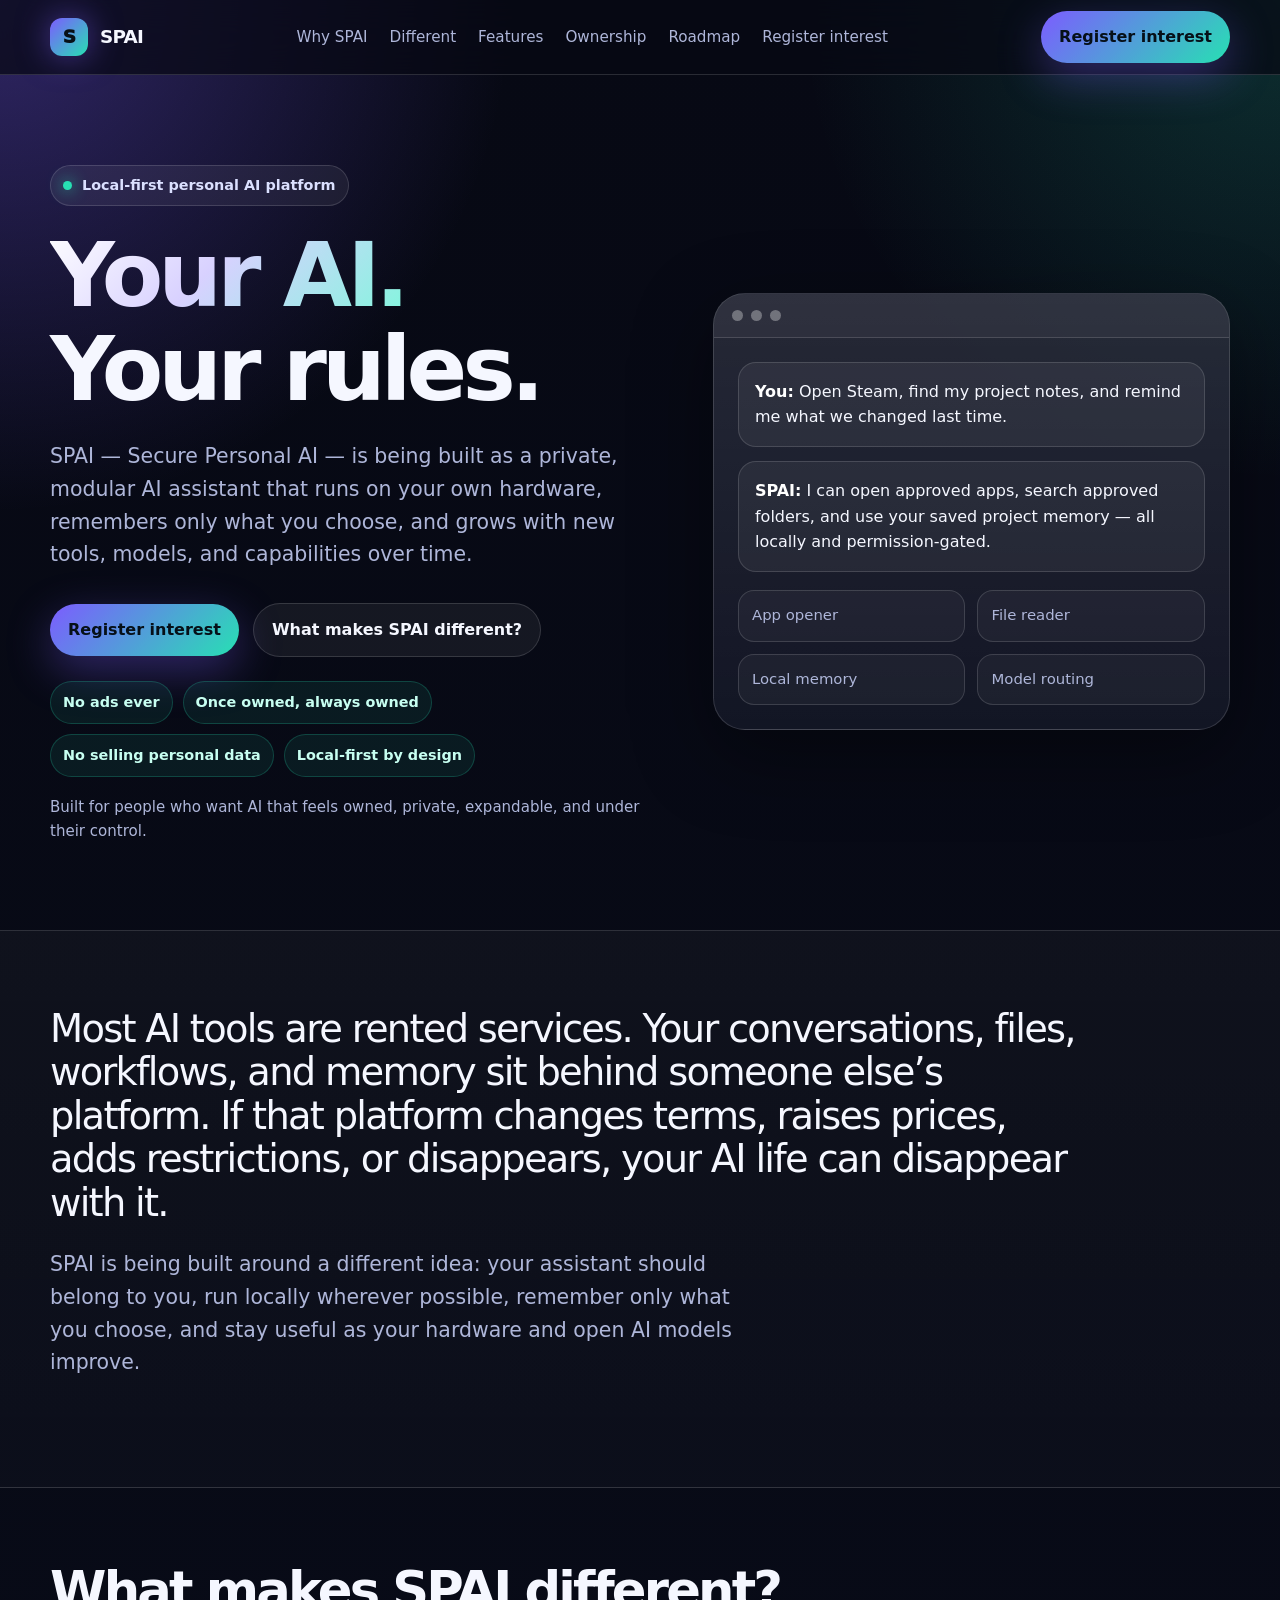
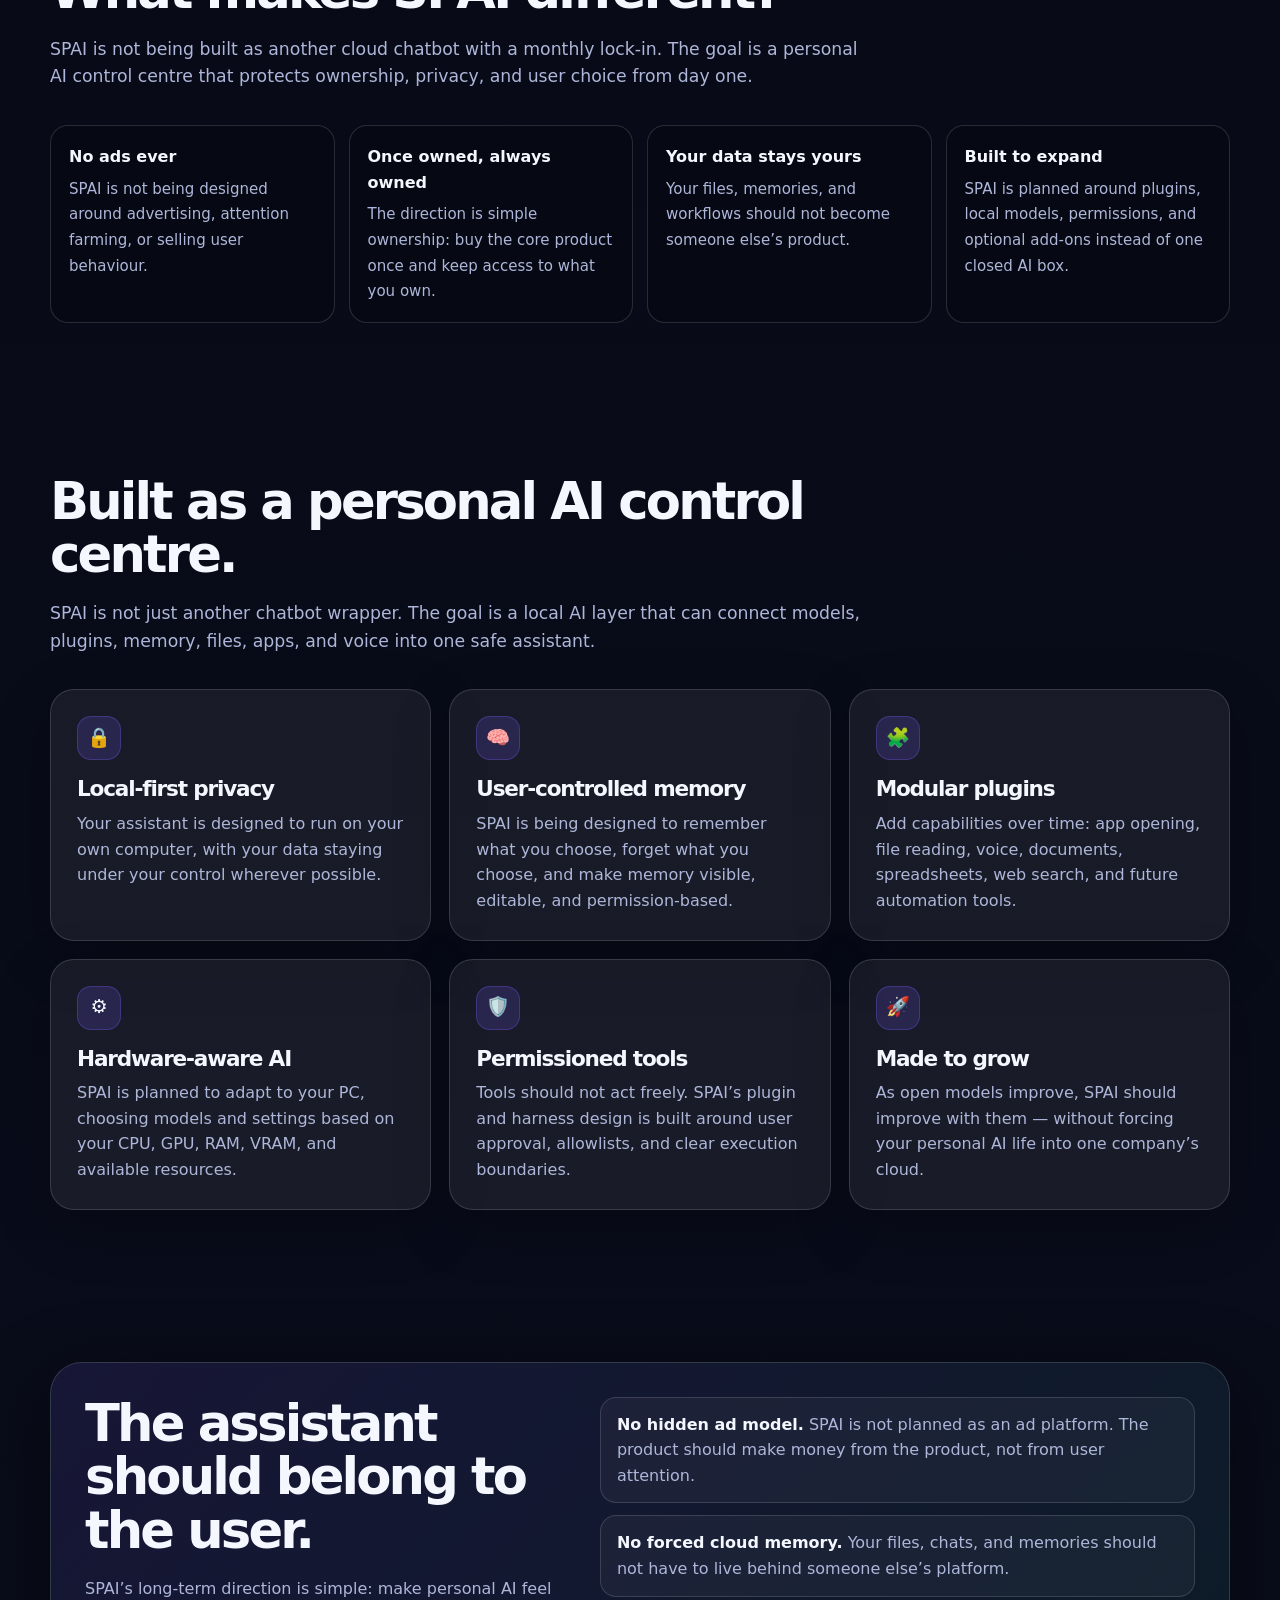
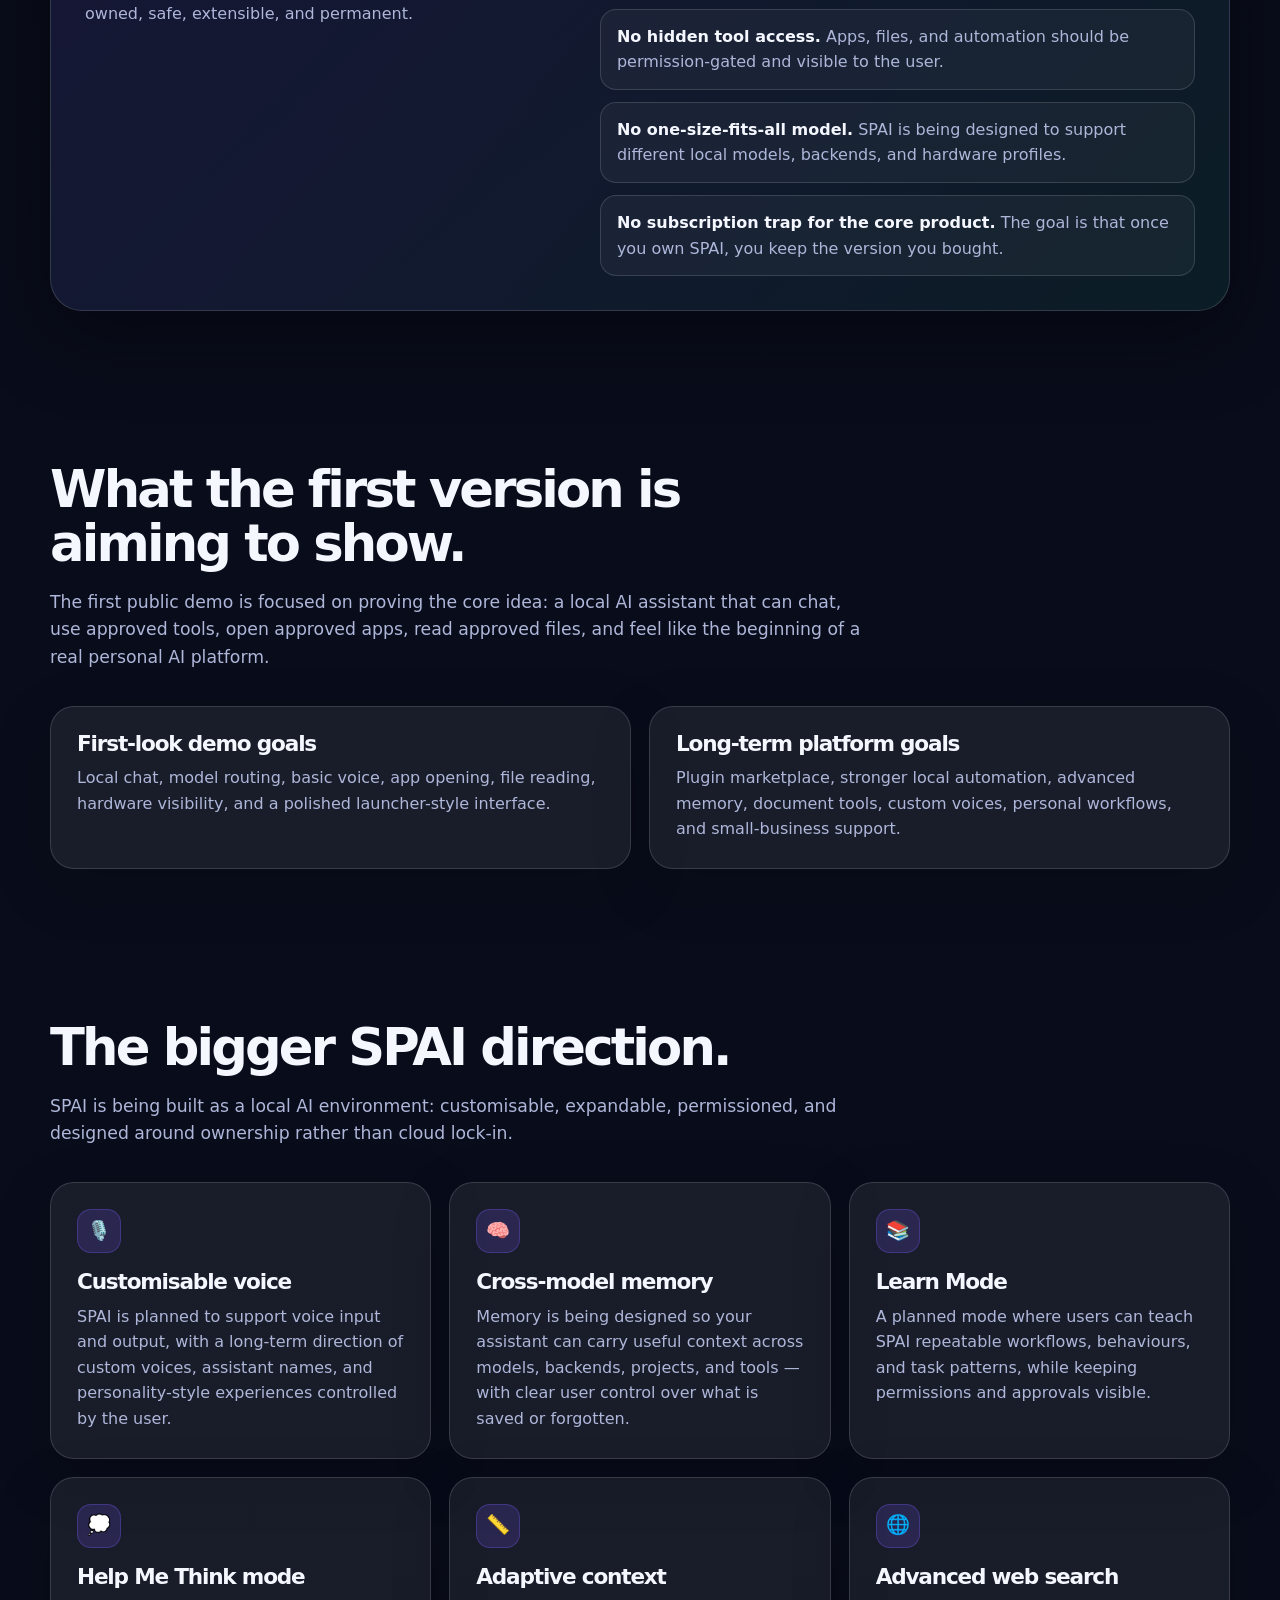
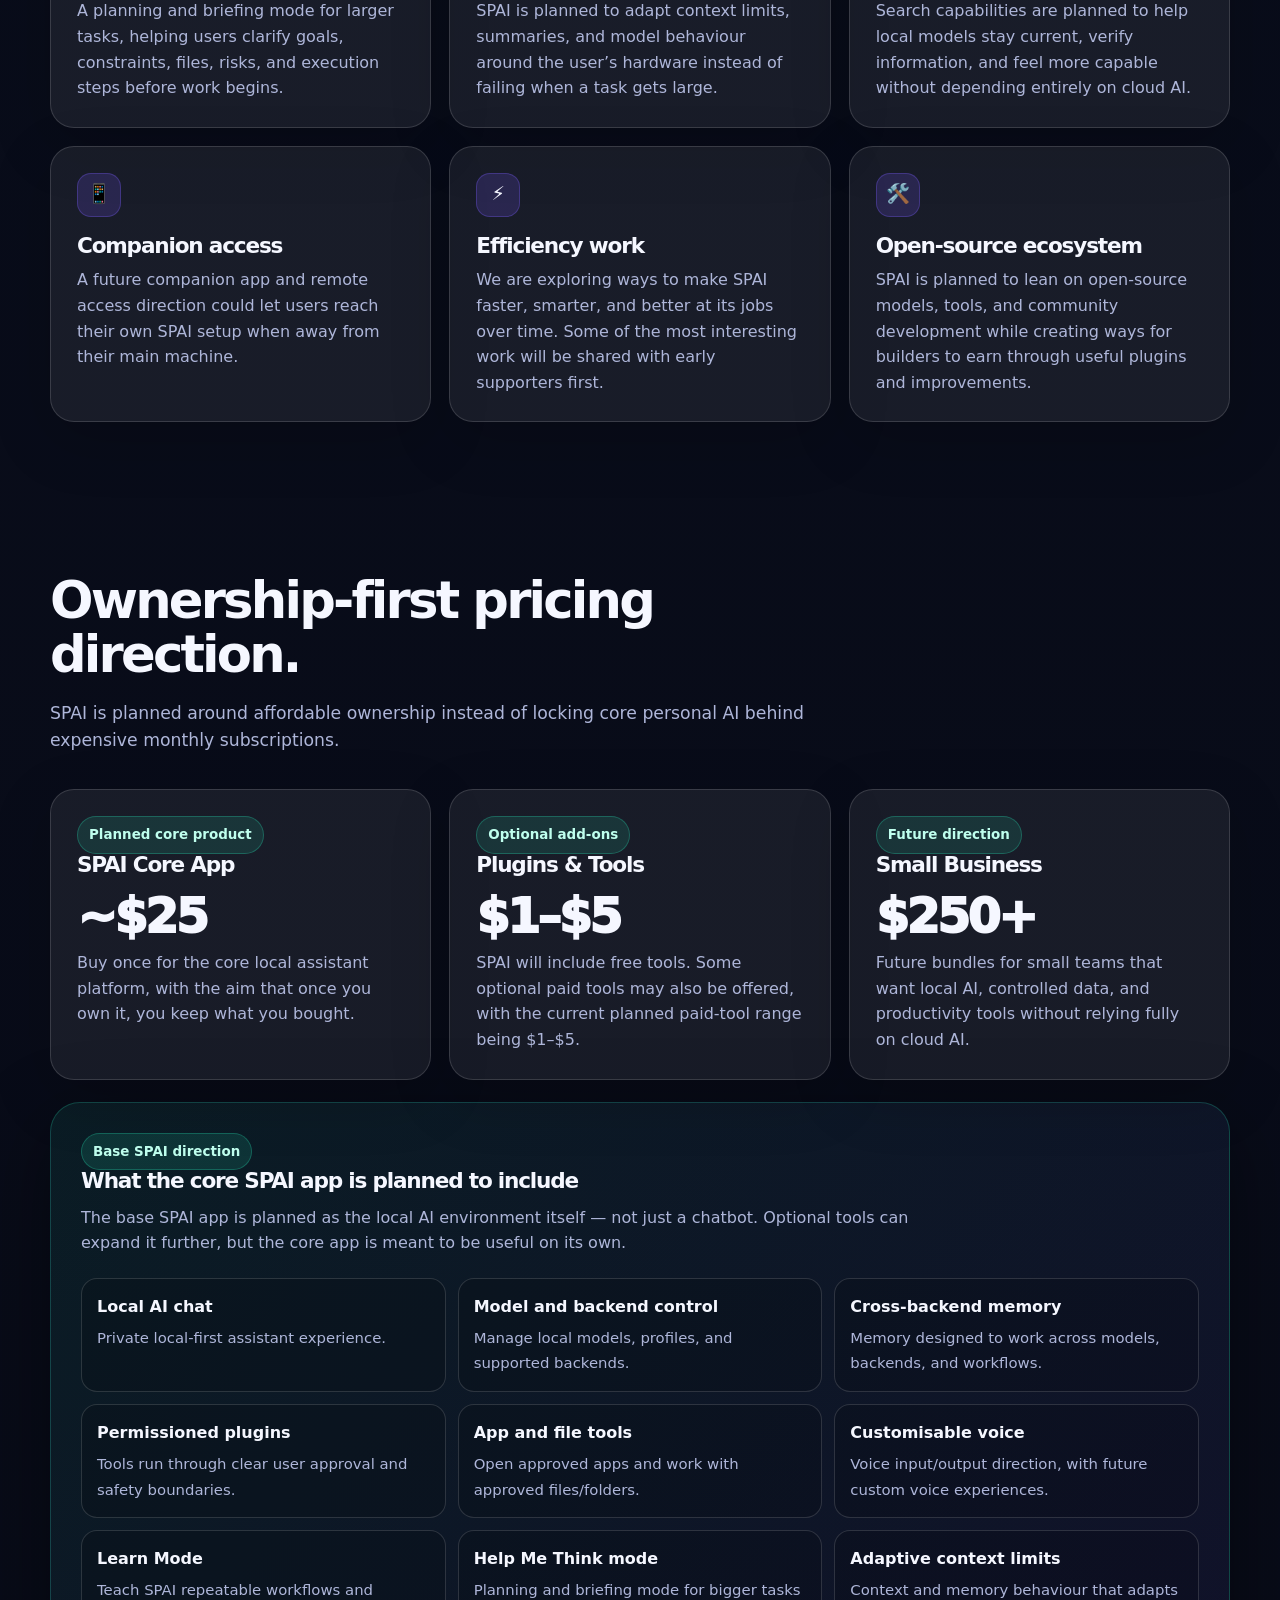
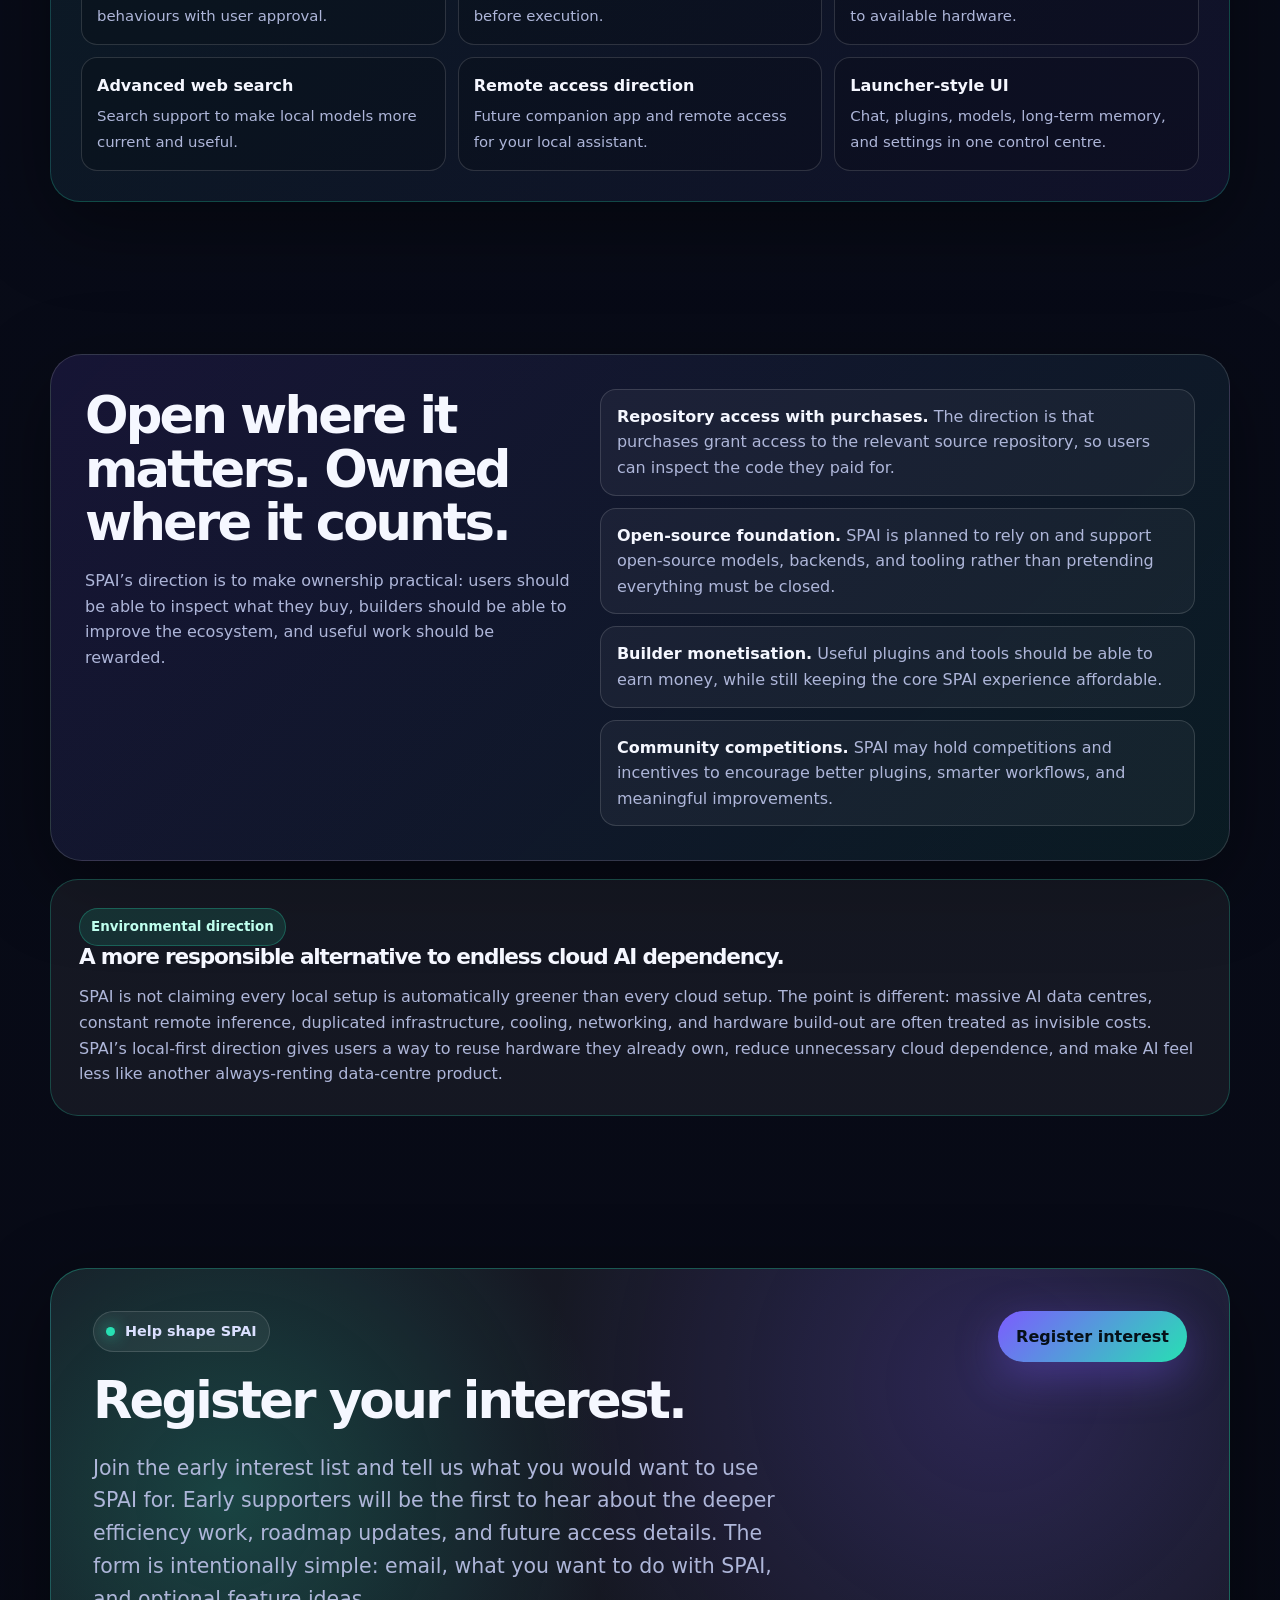
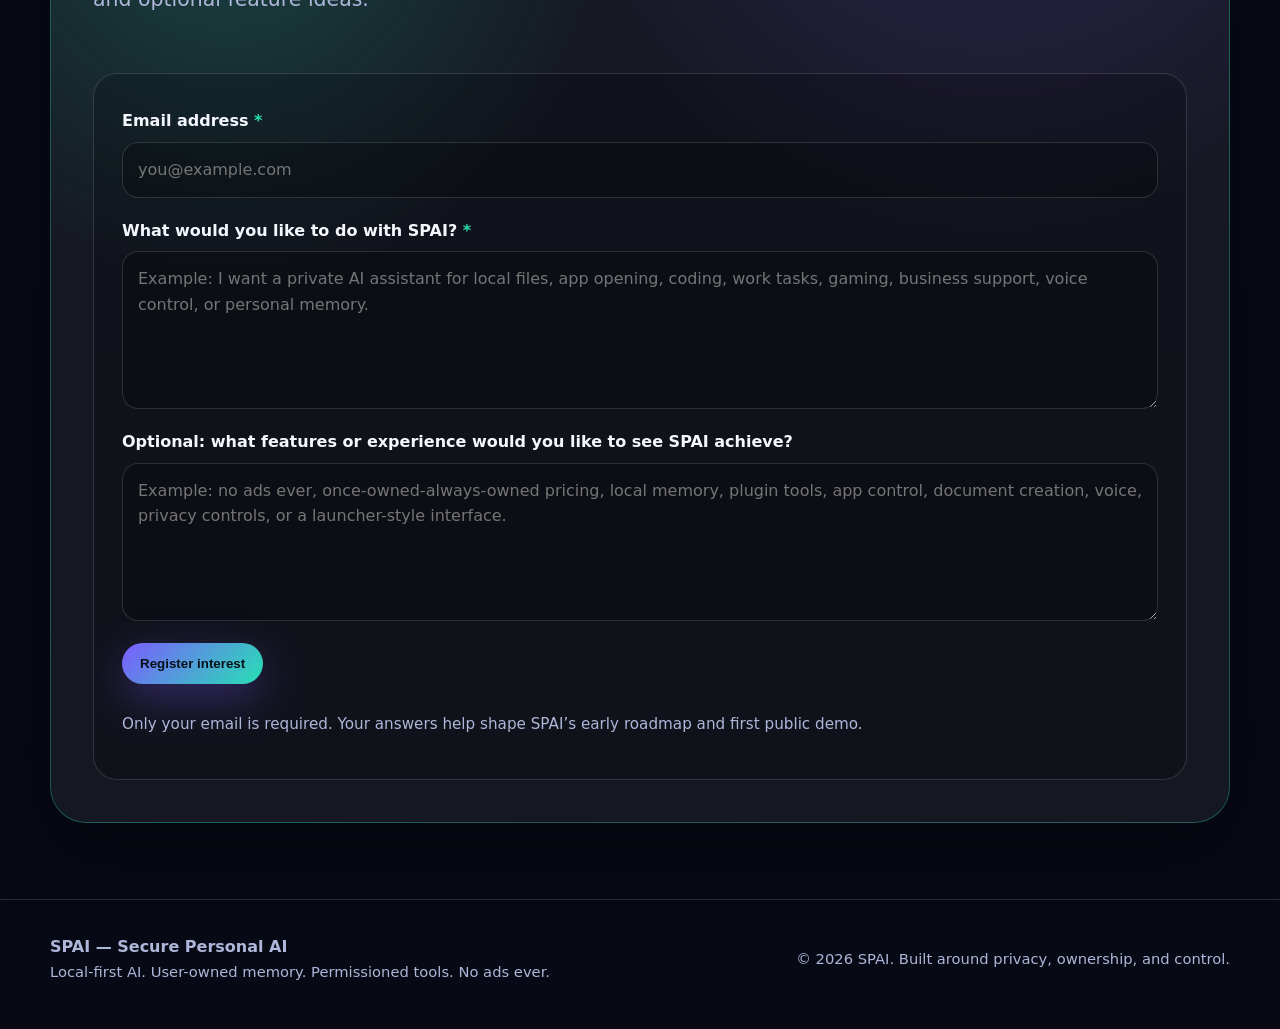
==== commit 7fc64555: "Add files via upload" ====
--- a/index.html
+++ b/index.html
@@ -577,6 +577,60 @@
       cursor: pointer;
     }
 
+
+    .base-spai-panel {
+      margin-top: 22px;
+      border: 1px solid rgba(39, 224, 179, 0.24);
+      background: linear-gradient(135deg, rgba(39, 224, 179, 0.08), rgba(124, 92, 255, 0.08));
+      border-radius: 30px;
+      padding: 30px;
+      box-shadow: var(--shadow);
+    }
+
+    .base-spai-panel p {
+      color: var(--muted);
+      margin: 12px 0 0;
+      max-width: 850px;
+    }
+
+    .base-feature-grid {
+      display: grid;
+      grid-template-columns: repeat(3, 1fr);
+      gap: 12px;
+      margin-top: 22px;
+    }
+
+    .base-feature-grid div {
+      border: 1px solid var(--line);
+      background: rgba(0, 0, 0, 0.16);
+      border-radius: 16px;
+      padding: 15px;
+    }
+
+    .base-feature-grid strong {
+      display: block;
+      color: var(--text);
+      margin-bottom: 5px;
+    }
+
+    .base-feature-grid span {
+      color: var(--muted);
+      font-size: 0.93rem;
+    }
+
+    .environment-card {
+      margin-top: 18px;
+      border: 1px solid rgba(39, 224, 179, 0.24);
+      background: rgba(255, 255, 255, 0.055);
+      border-radius: 28px;
+      padding: 28px;
+    }
+
+    .environment-card p {
+      color: var(--muted);
+      margin-bottom: 0;
+    }
+
     footer {
       border-top: 1px solid var(--line);
       padding: 34px 0 46px;
@@ -610,7 +664,8 @@
       .grid-2,
       .grid-4,
       .tool-grid,
-      .difference-strip {
+      .difference-strip,
+      .base-feature-grid {
         grid-template-columns: 1fr;
       }
 
@@ -657,6 +712,7 @@
         <a href="#different">Different</a>
         <a href="#features">Features</a>
         <a href="#ownership">Ownership</a>
+        <a href="#roadmap">Roadmap</a>
         <a href="#interest">Register interest</a>
       </nav>
 
@@ -858,6 +914,74 @@
       </div>
     </section>
 
+
+    <section id="roadmap">
+      <div class="wrap">
+        <div class="section-head">
+          <h2>The bigger SPAI direction.</h2>
+          <p>
+            SPAI is being built as a local AI environment: customisable, expandable, permissioned, and designed around ownership rather than cloud lock-in.
+          </p>
+        </div>
+
+        <div class="grid grid-3">
+          <article class="card">
+            <div class="icon">🎙️</div>
+            <h3>Customisable voice</h3>
+            <p>SPAI is planned to support voice input and output, with a long-term direction of custom voices, assistant names, and personality-style experiences controlled by the user.</p>
+          </article>
+
+          <article class="card">
+            <div class="icon">🧠</div>
+            <h3>Cross-model memory</h3>
+            <p>Memory is being designed so your assistant can carry useful context across models, backends, projects, and tools — with clear user control over what is saved or forgotten.</p>
+          </article>
+
+          <article class="card">
+            <div class="icon">📚</div>
+            <h3>Learn Mode</h3>
+            <p>A planned mode where users can teach SPAI repeatable workflows, behaviours, and task patterns, while keeping permissions and approvals visible.</p>
+          </article>
+
+          <article class="card">
+            <div class="icon">💭</div>
+            <h3>Help Me Think mode</h3>
+            <p>A planning and briefing mode for larger tasks, helping users clarify goals, constraints, files, risks, and execution steps before work begins.</p>
+          </article>
+
+          <article class="card">
+            <div class="icon">📏</div>
+            <h3>Adaptive context</h3>
+            <p>SPAI is planned to adapt context limits, summaries, and model behaviour around the user’s hardware instead of failing when a task gets large.</p>
+          </article>
+
+          <article class="card">
+            <div class="icon">🌐</div>
+            <h3>Advanced web search</h3>
+            <p>Search capabilities are planned to help local models stay current, verify information, and feel more capable without depending entirely on cloud AI.</p>
+          </article>
+
+          <article class="card">
+            <div class="icon">📱</div>
+            <h3>Companion access</h3>
+            <p>A future companion app and remote access direction could let users reach their own SPAI setup when away from their main machine.</p>
+          </article>
+
+          <article class="card">
+            <div class="icon">⚡</div>
+            <h3>Efficiency work</h3>
+            <p>We are exploring ways to make SPAI faster, smarter, and better at its jobs over time. Some of the most interesting work will be shared with early supporters first.</p>
+          </article>
+
+          <article class="card">
+            <div class="icon">🛠️</div>
+            <h3>Open-source ecosystem</h3>
+            <p>SPAI is planned to lean on open-source models, tools, and community development while creating ways for builders to earn through useful plugins and improvements.</p>
+          </article>
+        </div>
+      </div>
+    </section>
+
     <section id="pricing">
       <div class="wrap">
         <div class="section-head">
@@ -878,8 +1002,8 @@
           <article class="card pricing-card">
             <span class="badge">Optional add-ons</span>
             <h3>Plugins & Tools</h3>
-            <div class="price">$1–$10</div>
-            <p>Optional paid capabilities such as advanced automation, document tools, voice packs, or specialist workflows.</p>
+            <div class="price">$1–$5</div>
+            <p>SPAI will include free tools. Some optional paid tools may also be offered, with the current planned paid-tool range being $1–$5.</p>
           </article>
 
           <article class="card pricing-card">
@@ -888,6 +1012,61 @@
             <div class="price">$250+</div>
             <p>Future bundles for small teams that want local AI, controlled data, and productivity tools without relying fully on cloud AI.</p>
           </article>
+        </div>
+
+        <div class="base-spai-panel">
+          <div>
+            <span class="badge">Base SPAI direction</span>
+            <h3>What the core SPAI app is planned to include</h3>
+            <p>
+              The base SPAI app is planned as the local AI environment itself — not just a chatbot. Optional tools can expand it further, but the core app is meant to be useful on its own.
+            </p>
+          </div>
+
+          <div class="base-feature-grid">
+            <div><strong>Local AI chat</strong><span>Private local-first assistant experience.</span></div>
+            <div><strong>Model and backend control</strong><span>Manage local models, profiles, and supported backends.</span></div>
+            <div><strong>Cross-backend memory</strong><span>Memory designed to work across models, backends, and workflows.</span></div>
+            <div><strong>Permissioned plugins</strong><span>Tools run through clear user approval and safety boundaries.</span></div>
+            <div><strong>App and file tools</strong><span>Open approved apps and work with approved files/folders.</span></div>
+            <div><strong>Customisable voice</strong><span>Voice input/output direction, with future custom voice experiences.</span></div>
+            <div><strong>Learn Mode</strong><span>Teach SPAI repeatable workflows and behaviours with user approval.</span></div>
+            <div><strong>Help Me Think mode</strong><span>Planning and briefing mode for bigger tasks before execution.</span></div>
+            <div><strong>Adaptive context limits</strong><span>Context and memory behaviour that adapts to available hardware.</span></div>
+            <div><strong>Advanced web search</strong><span>Search support to make local models more current and useful.</span></div>
+            <div><strong>Remote access direction</strong><span>Future companion app and remote access for your local assistant.</span></div>
+            <div><strong>Launcher-style UI</strong><span>Chat, plugins, models, long-term memory, and settings in one control centre.</span></div>
+          </div>
+        </div>
+
+      </div>
+    </section>
+
+
+    <section id="community">
+      <div class="wrap">
+        <div class="split-card">
+          <div>
+            <h2>Open where it matters. Owned where it counts.</h2>
+            <p class="muted">
+              SPAI’s direction is to make ownership practical: users should be able to inspect what they buy, builders should be able to improve the ecosystem, and useful work should be rewarded.
+            </p>
+          </div>
+
+          <ul class="clean">
+            <li><strong>Repository access with purchases.</strong> The direction is that purchases grant access to the relevant source repository, so users can inspect the code they paid for.</li>
+            <li><strong>Open-source foundation.</strong> SPAI is planned to rely on and support open-source models, backends, and tooling rather than pretending everything must be closed.</li>
+            <li><strong>Builder monetisation.</strong> Useful plugins and tools should be able to earn money, while still keeping the core SPAI experience affordable.</li>
+            <li><strong>Community competitions.</strong> SPAI may hold competitions and incentives to encourage better plugins, smarter workflows, and meaningful improvements.</li>
+          </ul>
+        </div>
+
+        <div class="environment-card">
+          <span class="badge">Environmental direction</span>
+          <h3>A more responsible alternative to endless cloud AI dependency.</h3>
+          <p>
+            SPAI is not claiming every local setup is automatically greener than every cloud setup. The point is different: massive AI data centres, constant remote inference, duplicated infrastructure, cooling, networking, and hardware build-out are often treated as invisible costs. SPAI’s local-first direction gives users a way to reuse hardware they already own, reduce unnecessary cloud dependence, and make AI feel less like another always-renting data-centre product.
+          </p>
         </div>
       </div>
     </section>
@@ -900,7 +1079,7 @@
               <div class="eyebrow"><span class="dot"></span> Help shape SPAI</div>
               <h2>Register your interest.</h2>
               <p class="lead">
-                Join the early interest list and tell us what you would want to use SPAI for. The form is intentionally simple: email, what you want to do with SPAI, and optional feature ideas.
+                Join the early interest list and tell us what you would want to use SPAI for. Early supporters will be the first to hear about the deeper efficiency work, roadmap updates, and future access details. The form is intentionally simple: email, what you want to do with SPAI, and optional feature ideas.
               </p>
             </div>
 
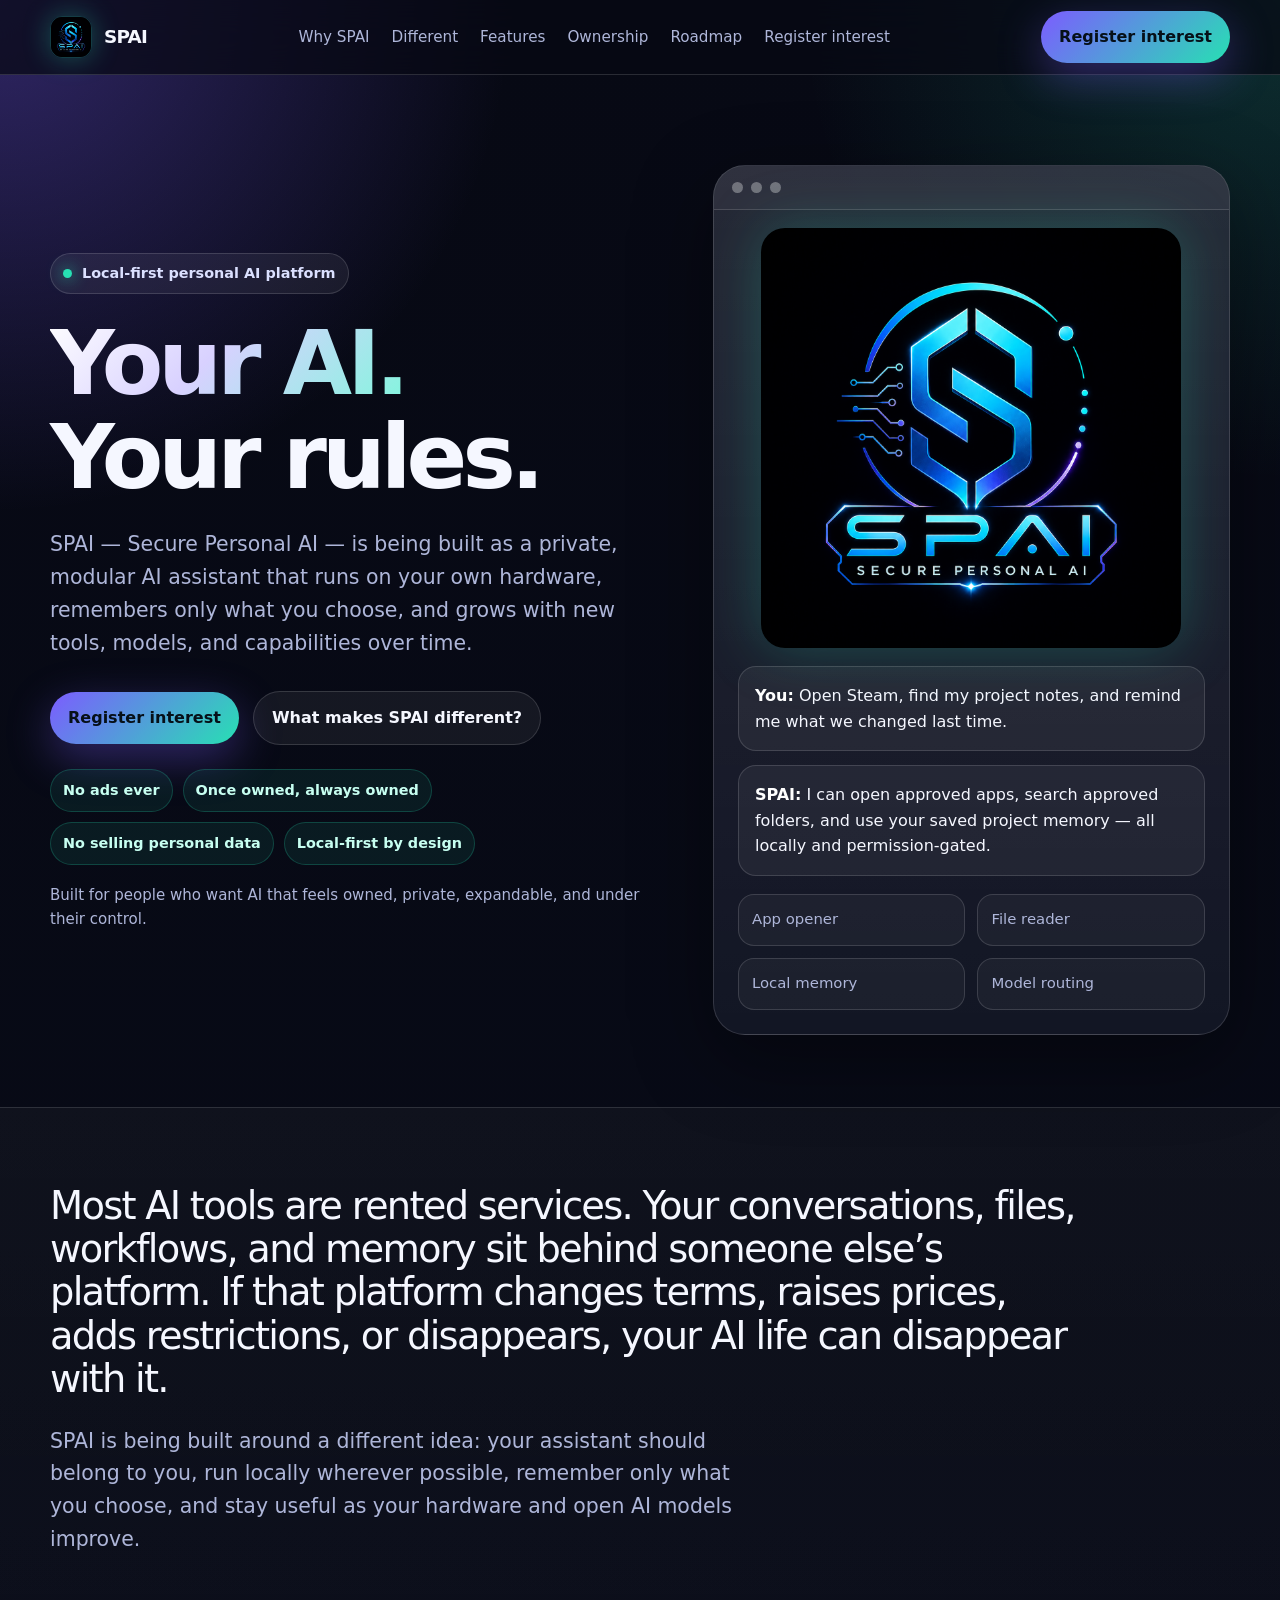
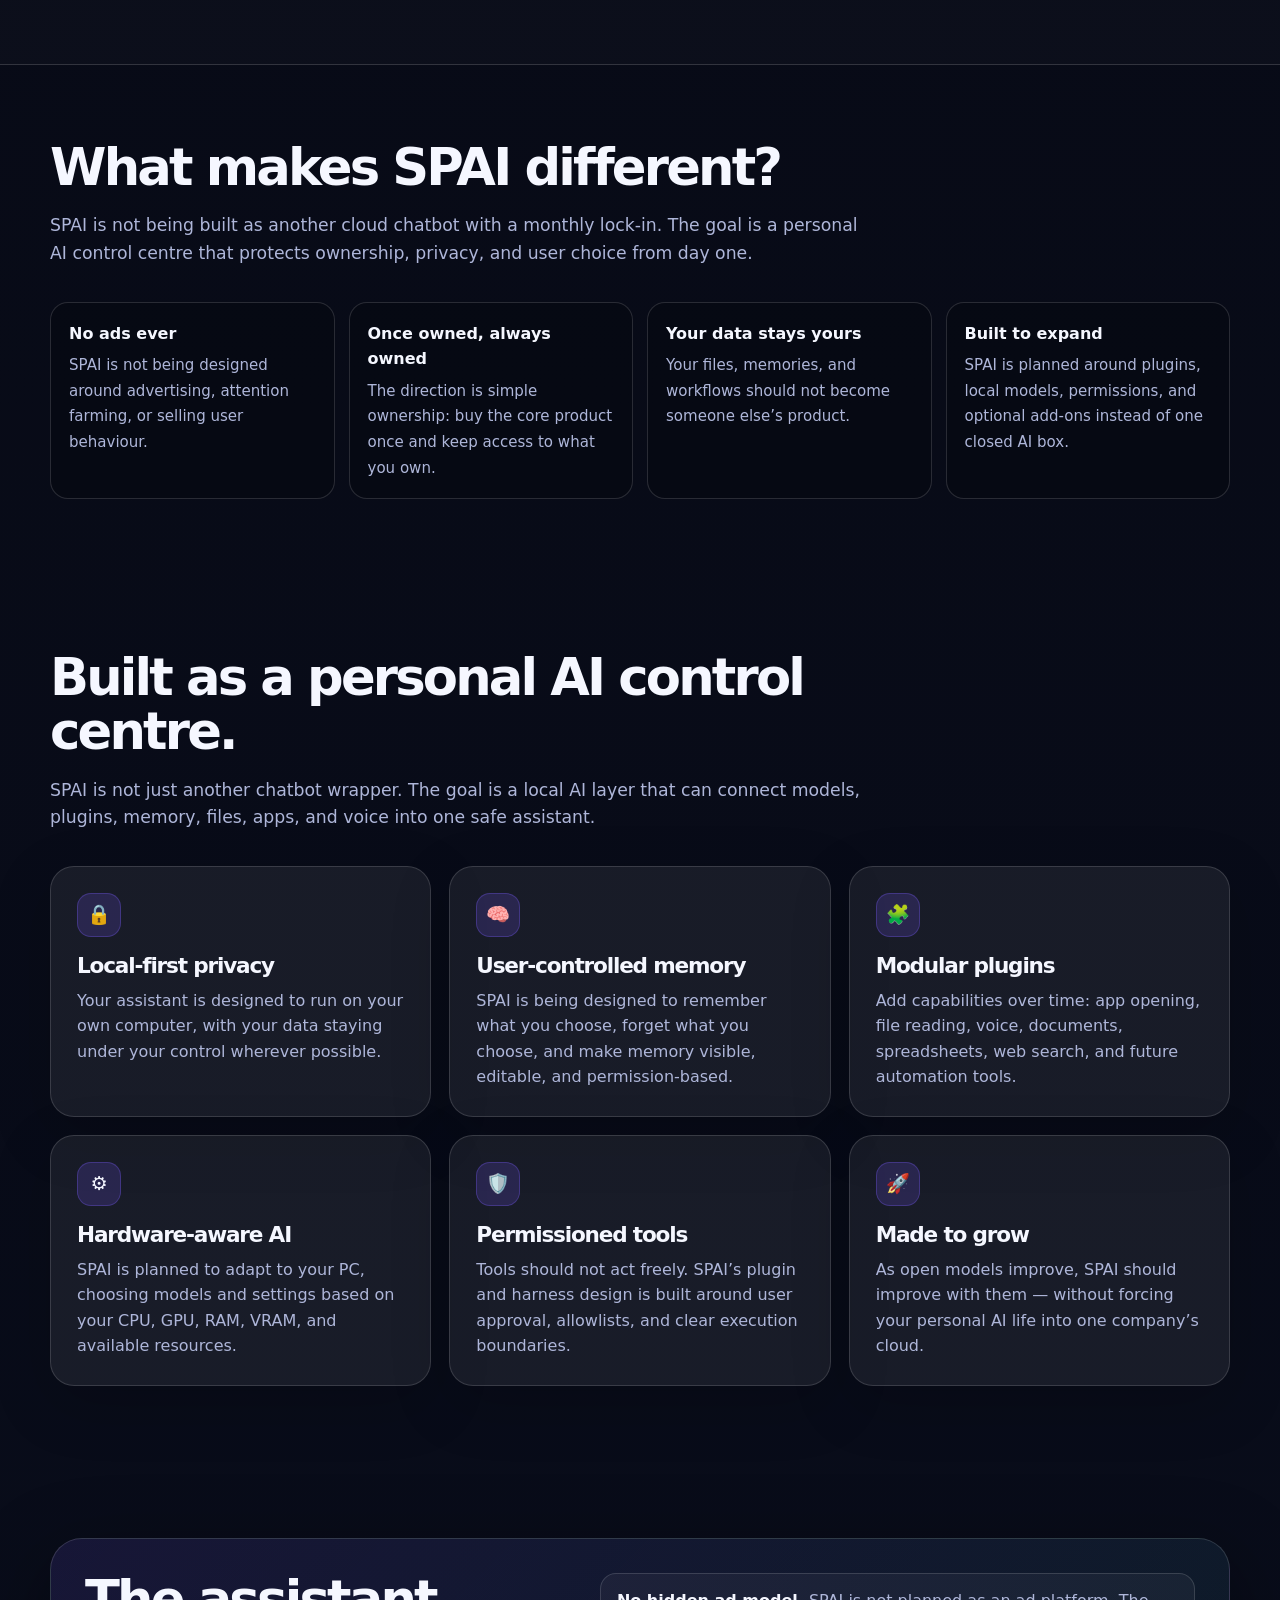
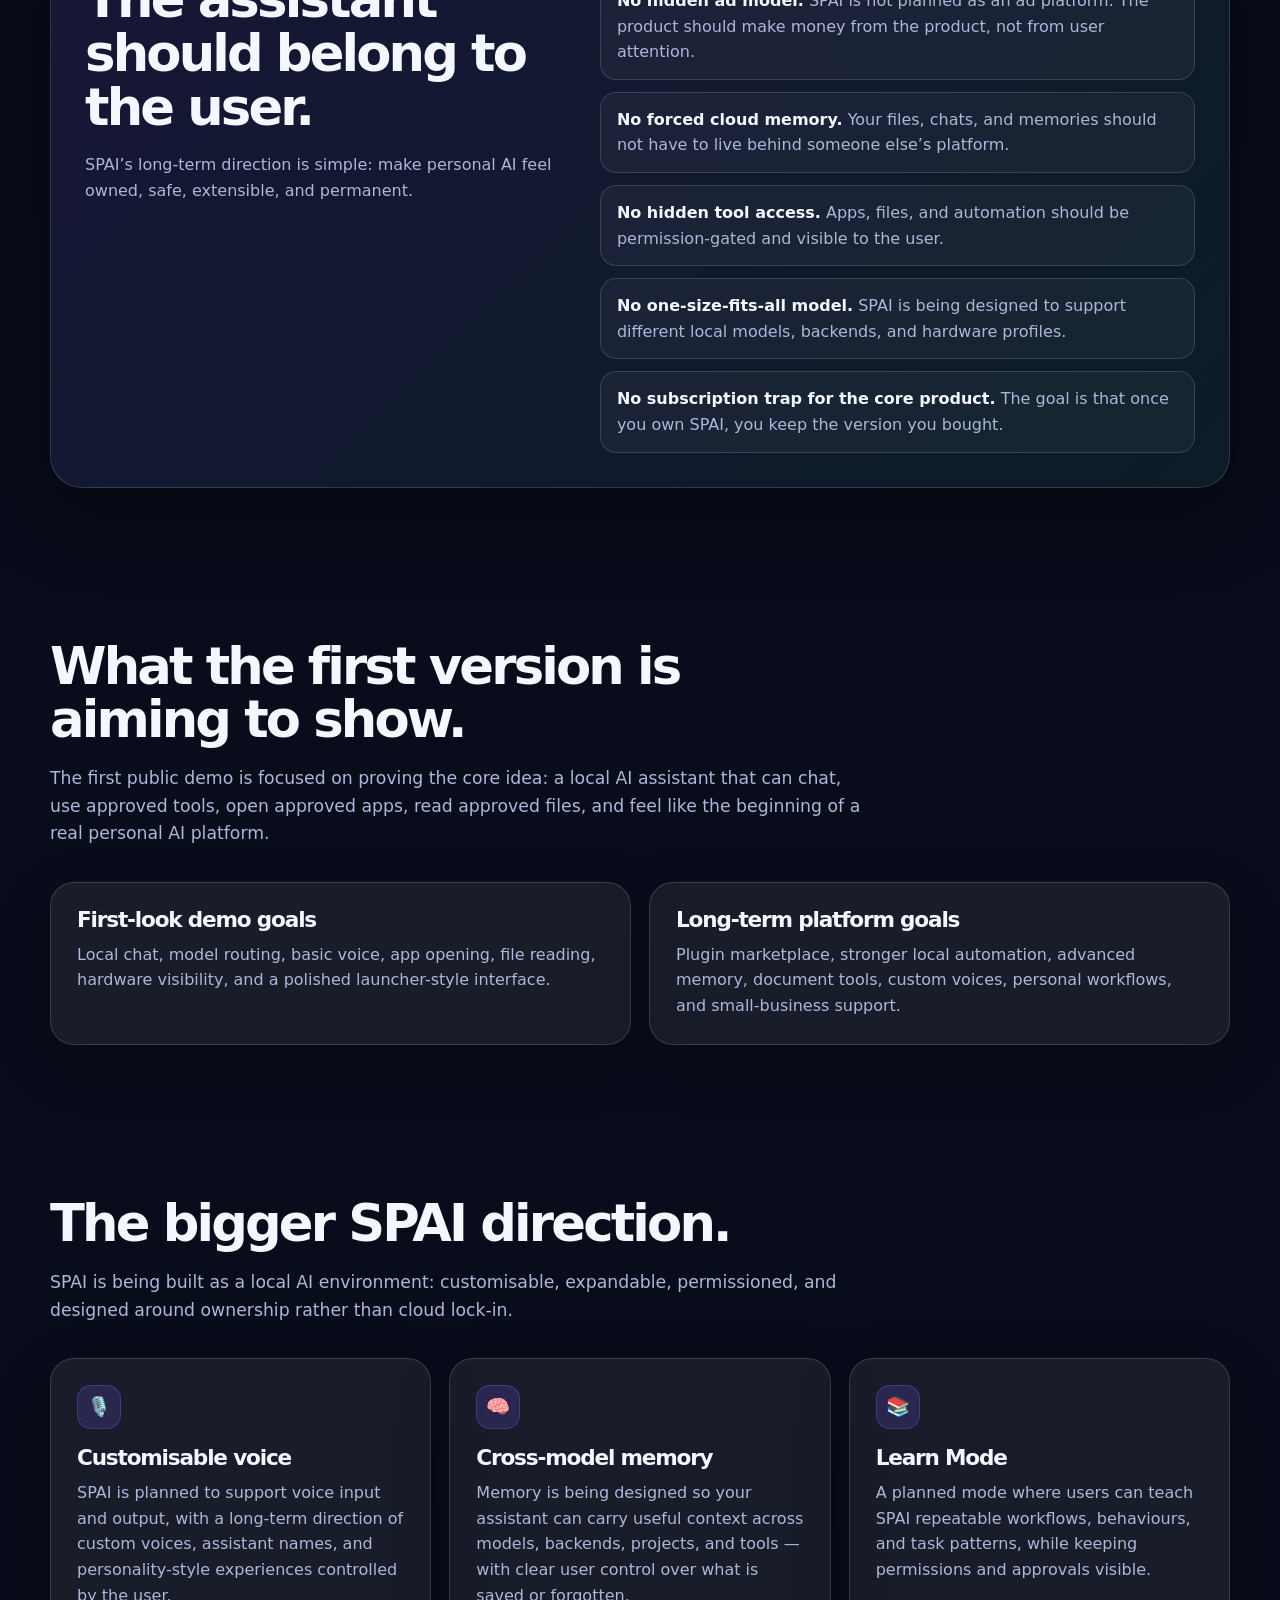
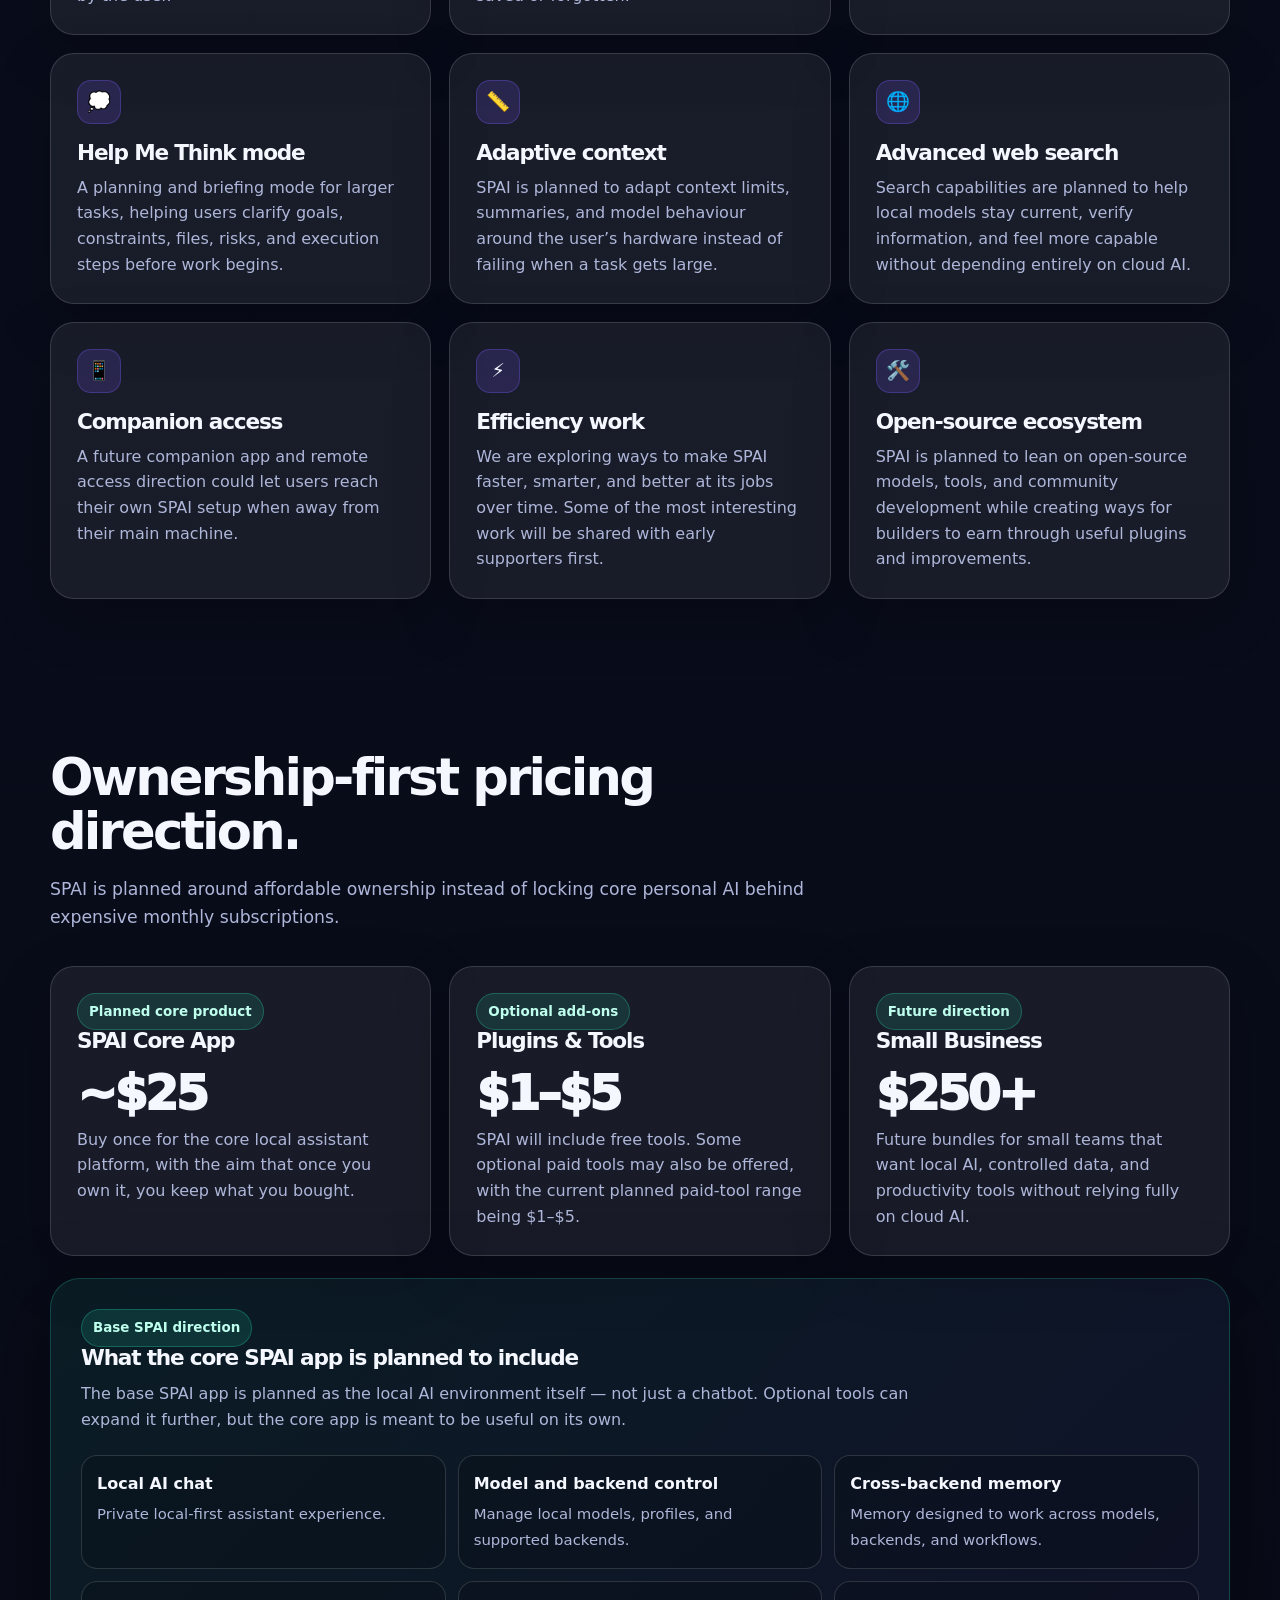
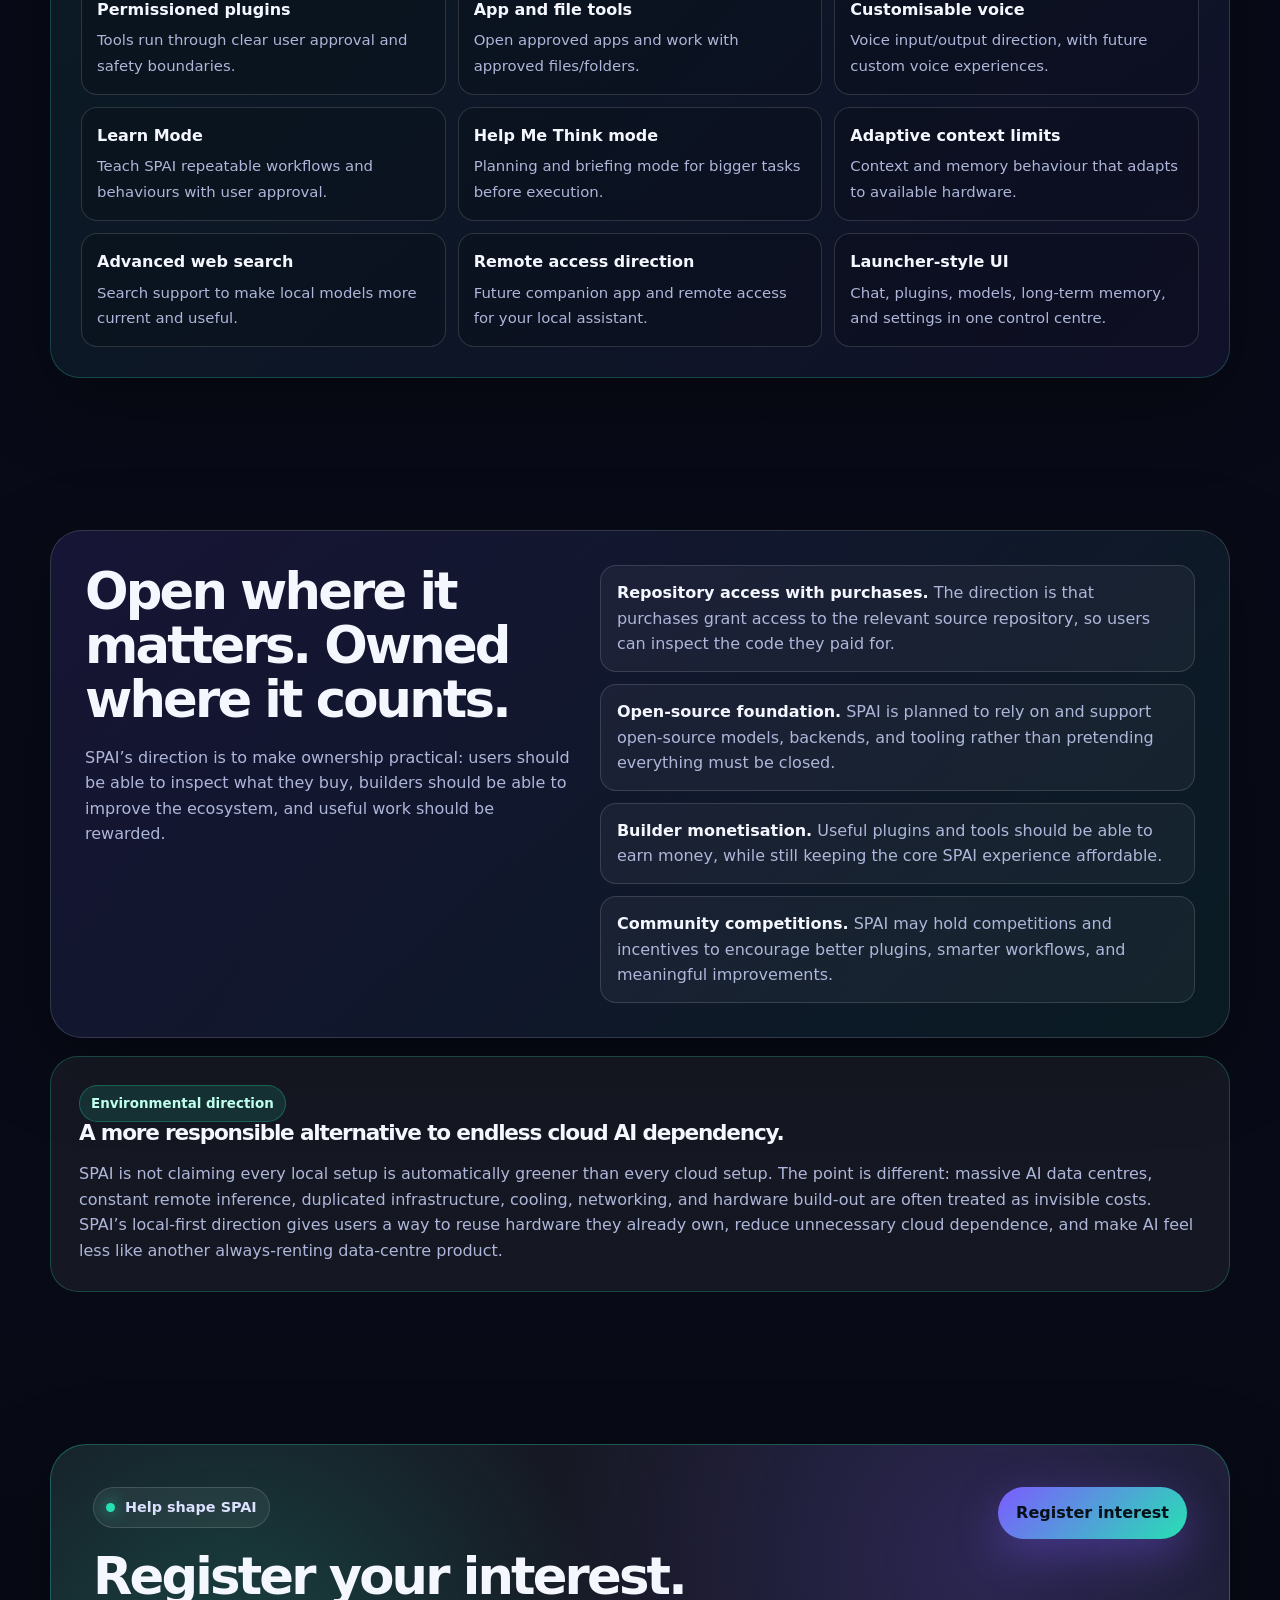
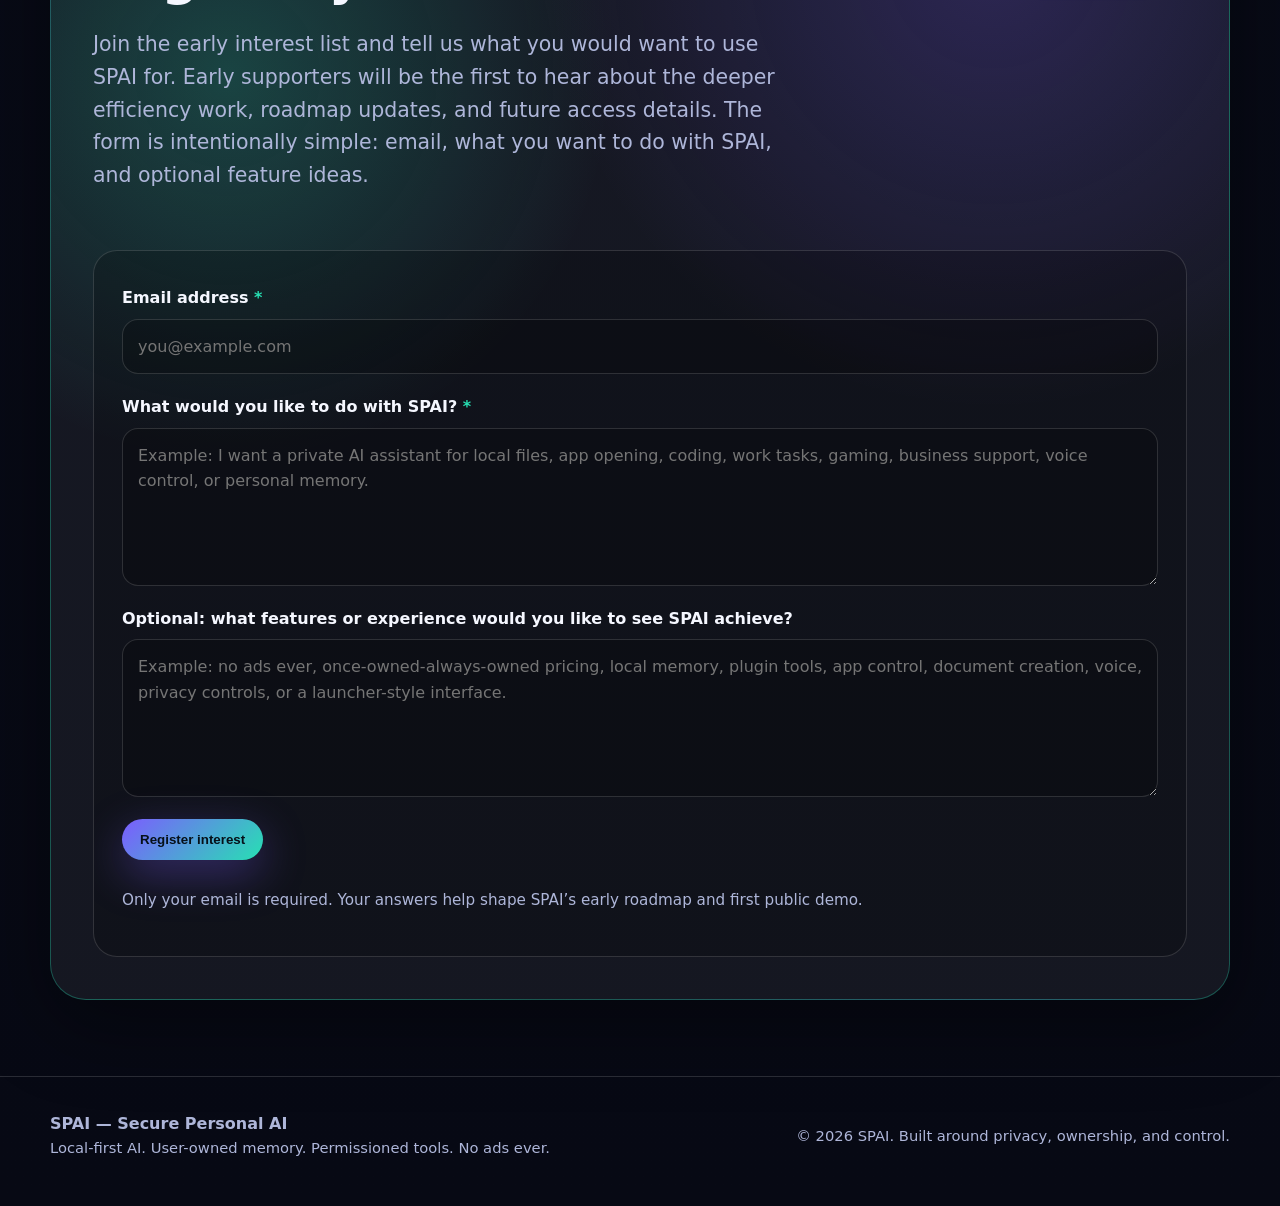
==== commit 7c17acd8: "Add files via upload" ====
--- a/index.html
+++ b/index.html
@@ -5,6 +5,7 @@
   <meta name="viewport" content="width=device-width, initial-scale=1.0" />
 
   <title>SPAI — Secure Personal AI</title>
+  <link rel="icon" type="image/png" href="assets/spai-logo.png" />
   <meta
     name="description"
     content="SPAI is a local-first personal AI platform built around privacy, ownership, no ads, modular tools, and user-controlled memory."
@@ -83,6 +84,29 @@
       font-size: 1.15rem;
     }
 
+
+    .brand-logo {
+      width: 42px;
+      height: 42px;
+      object-fit: cover;
+      object-position: center;
+      border-radius: 12px;
+      box-shadow: 0 0 28px rgba(39, 224, 179, 0.32);
+      border: 1px solid rgba(39, 224, 179, 0.22);
+    }
+
+    .logo-showcase .console-body {
+      padding-top: 18px;
+    }
+
+    .hero-logo {
+      display: block;
+      width: min(100%, 420px);
+      margin: 0 auto 18px;
+      border-radius: 24px;
+      filter: drop-shadow(0 0 28px rgba(39, 224, 179, 0.25));
+    }
+
     .brand-mark {
       width: 38px;
       height: 38px;
@@ -703,7 +727,7 @@
   <header>
     <div class="wrap nav">
       <a class="brand" href="#top" aria-label="SPAI home">
-        <span class="brand-mark">S</span>
+        <img class="brand-logo" src="assets/spai-logo.png" alt="SPAI logo" />
         <span>SPAI</span>
       </a>
 
@@ -749,7 +773,7 @@
           </p>
         </div>
 
-        <div class="console-card" aria-label="SPAI product preview">
+        <div class="console-card logo-showcase" aria-label="SPAI product preview">
           <div class="console-top">
             <span class="circle"></span>
             <span class="circle"></span>
@@ -757,6 +781,8 @@
           </div>
 
           <div class="console-body">
+            <img class="hero-logo" src="assets/spai-logo.png" alt="SPAI Secure Personal AI logo" />
+
             <div class="message">
               <strong>You:</strong> Open Steam, find my project notes, and remind me what we changed last time.
             </div>
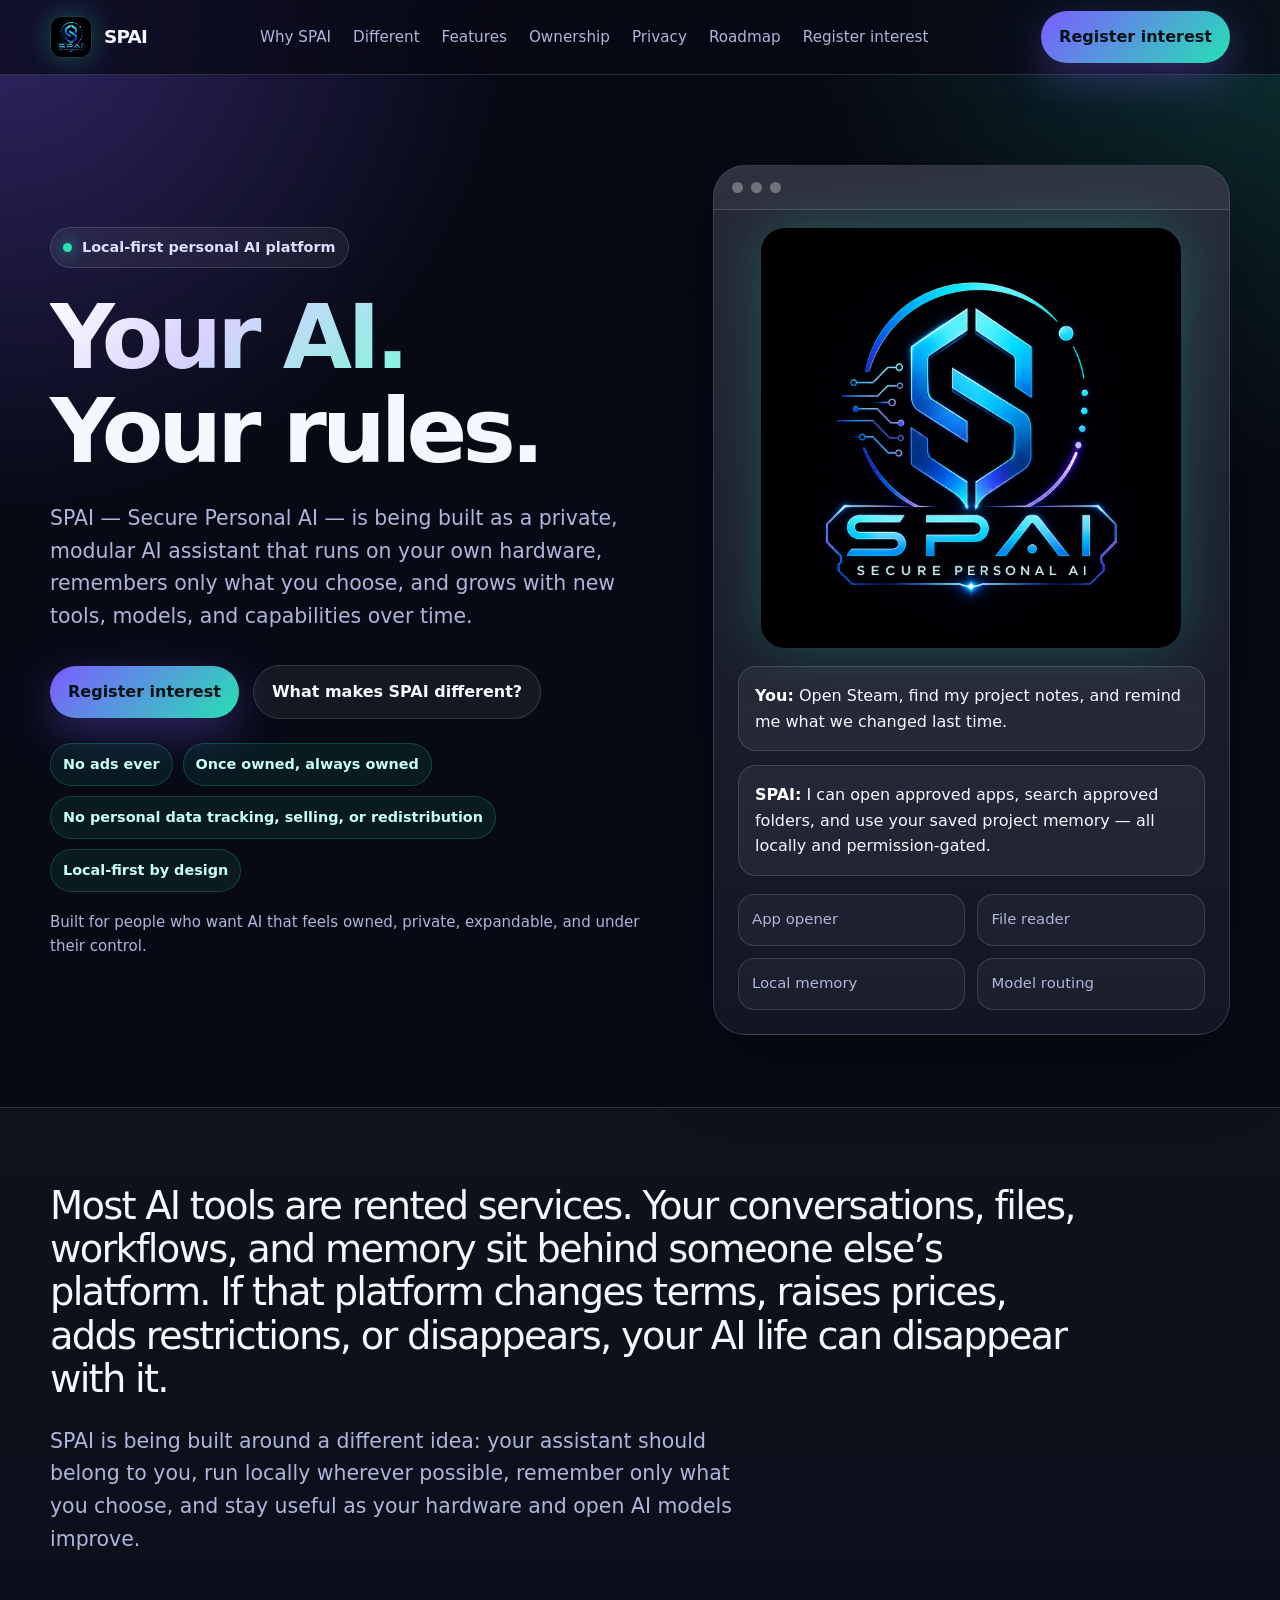
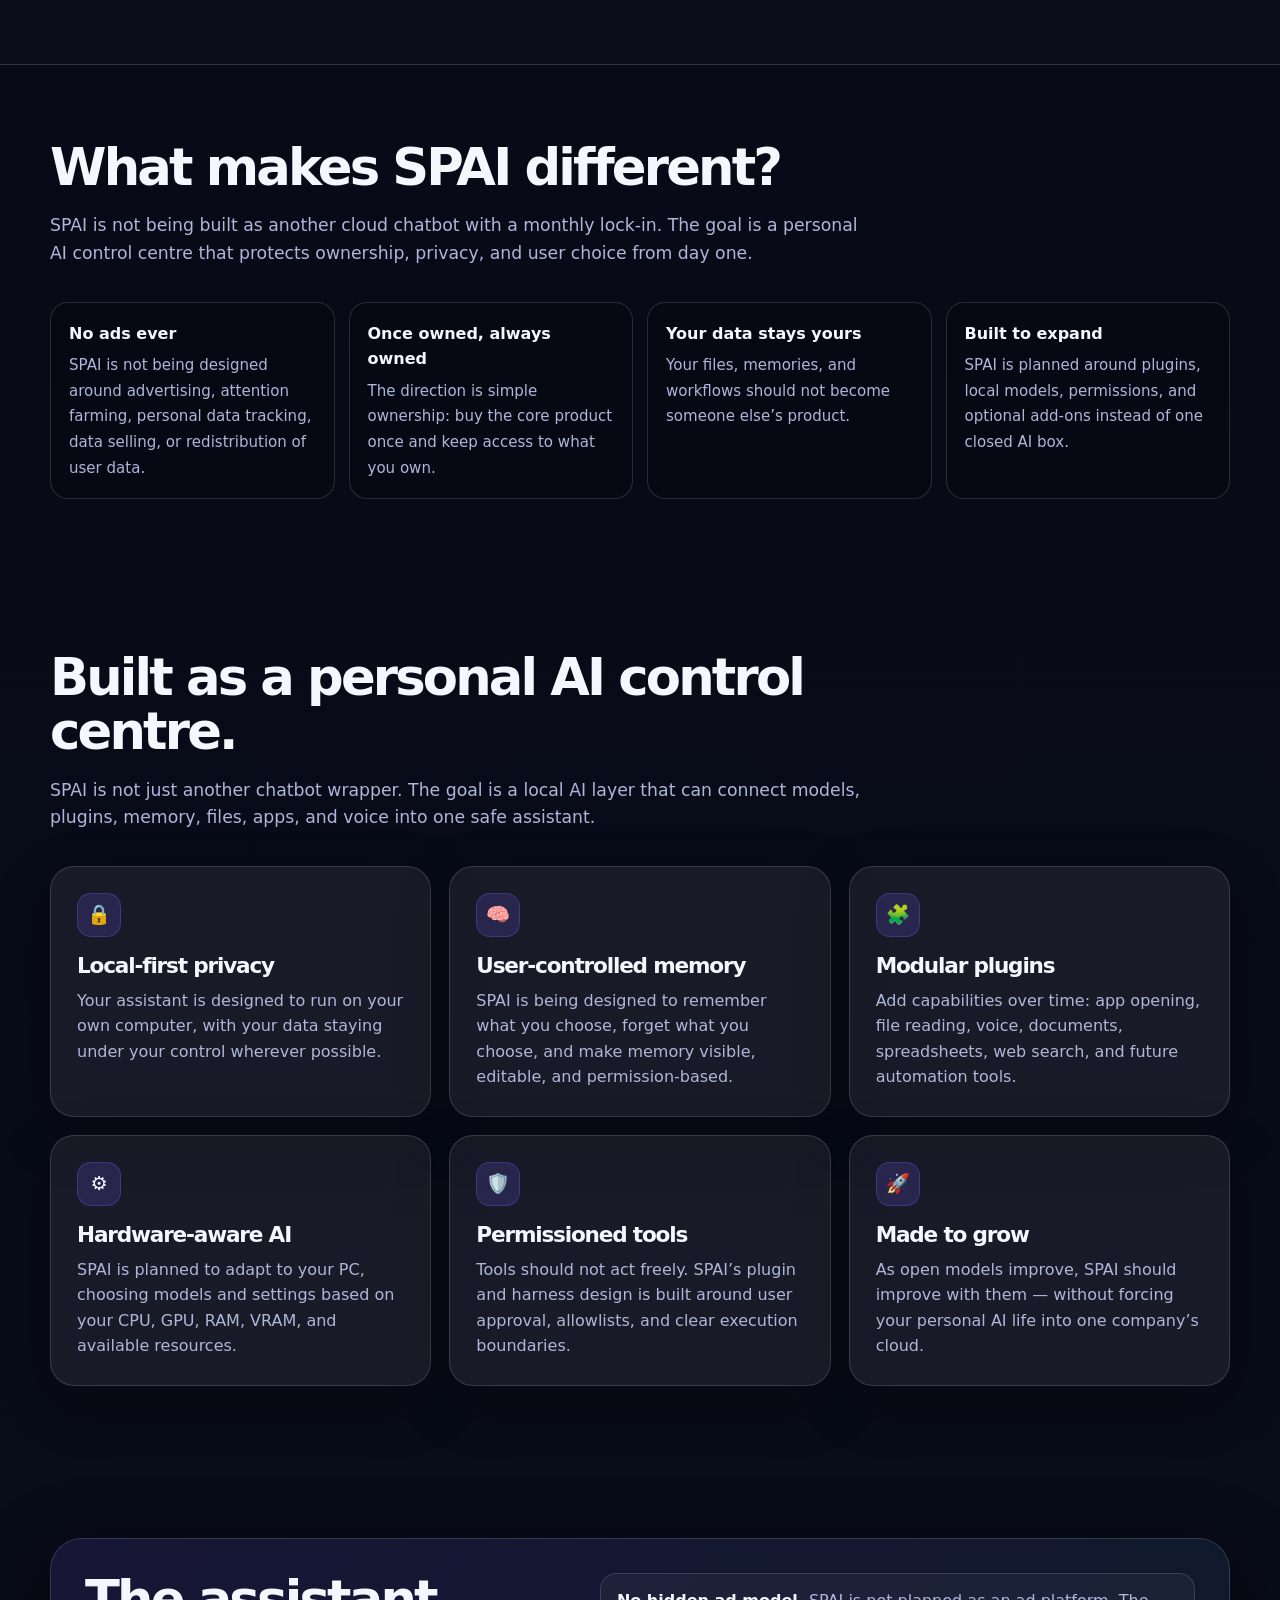
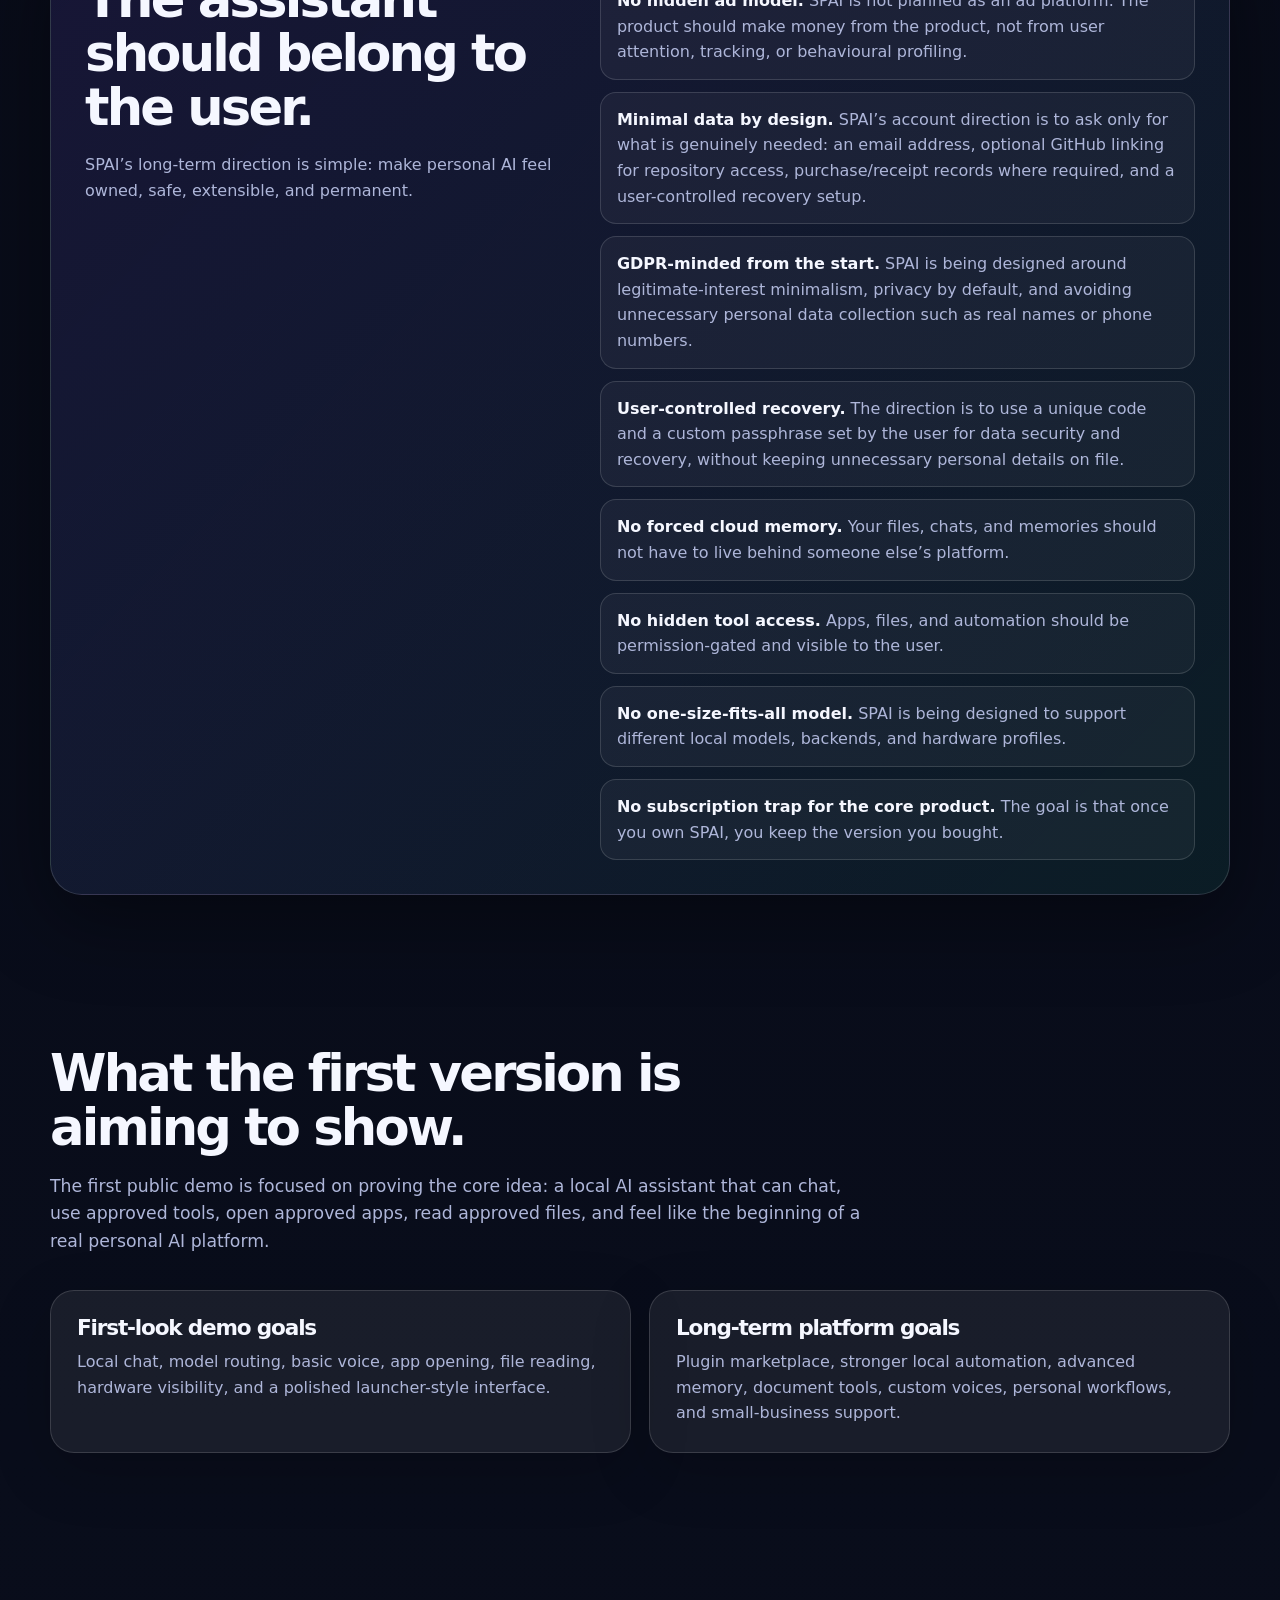
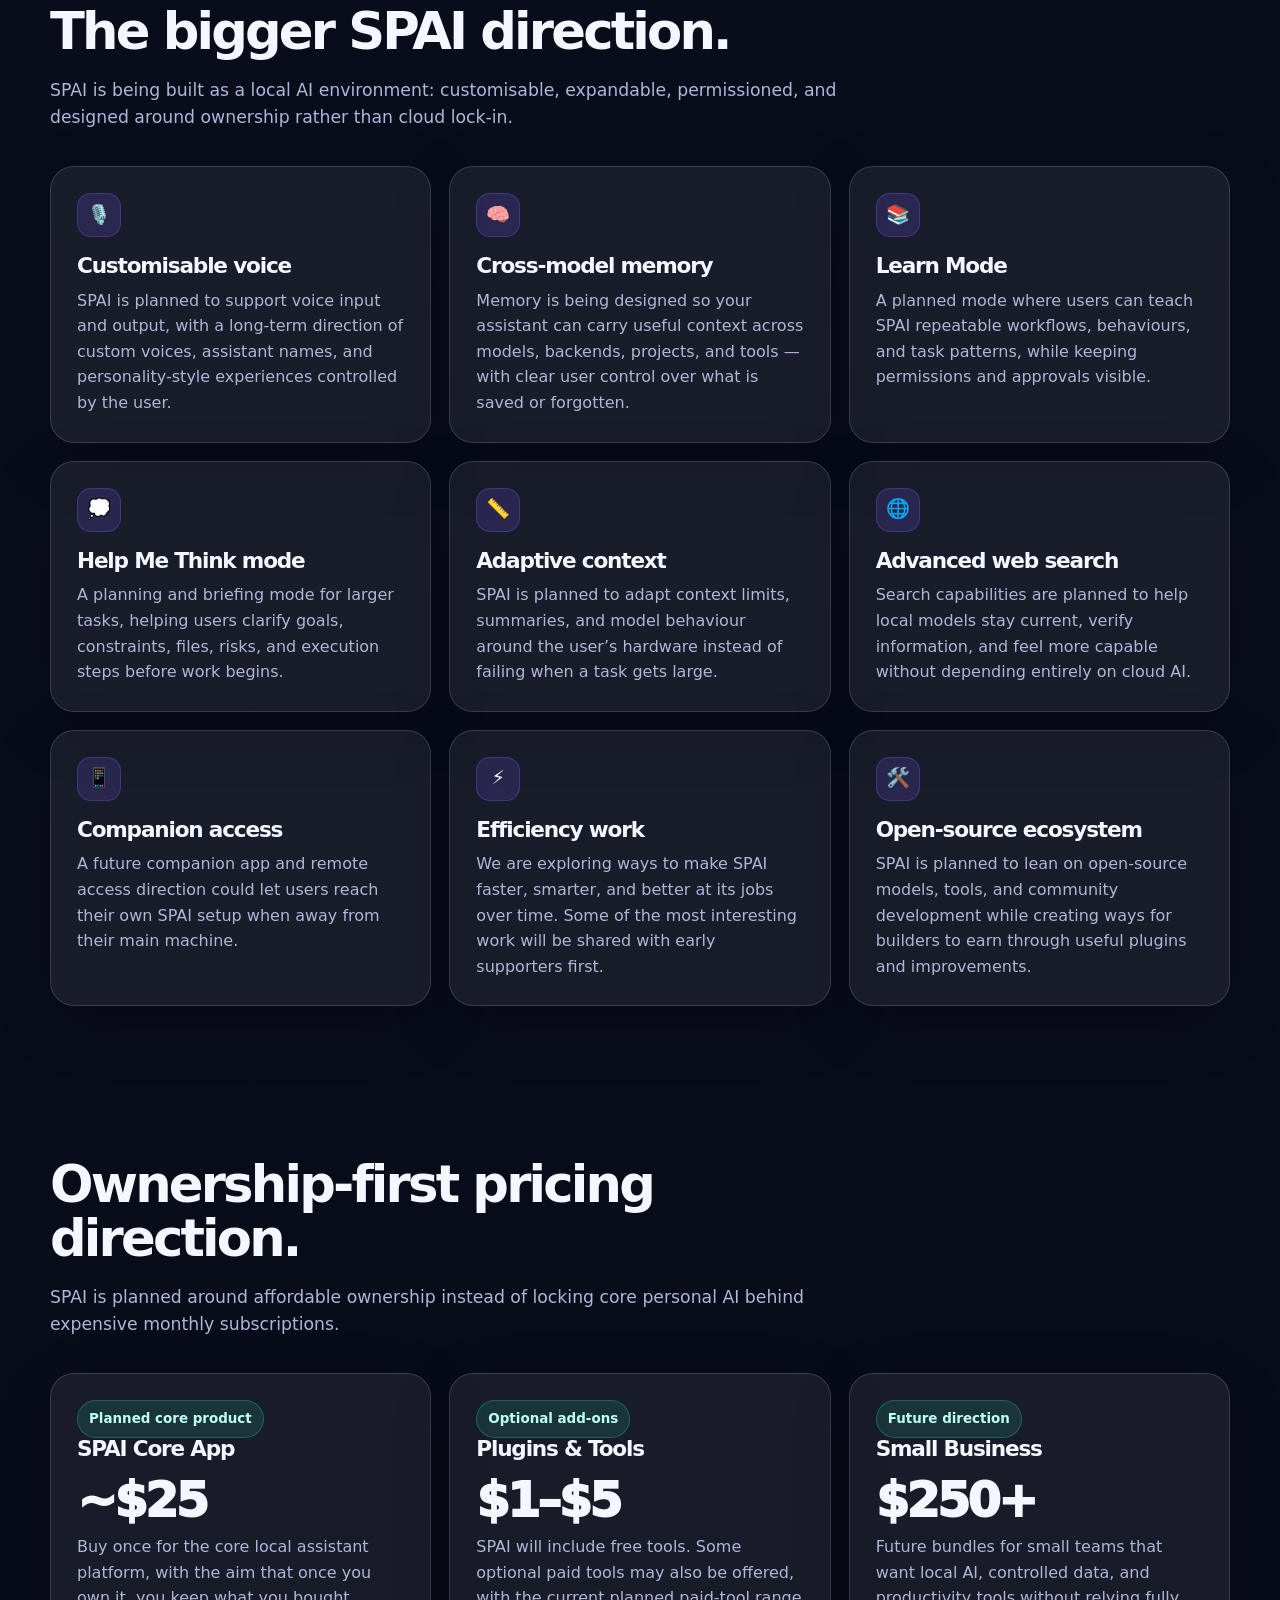
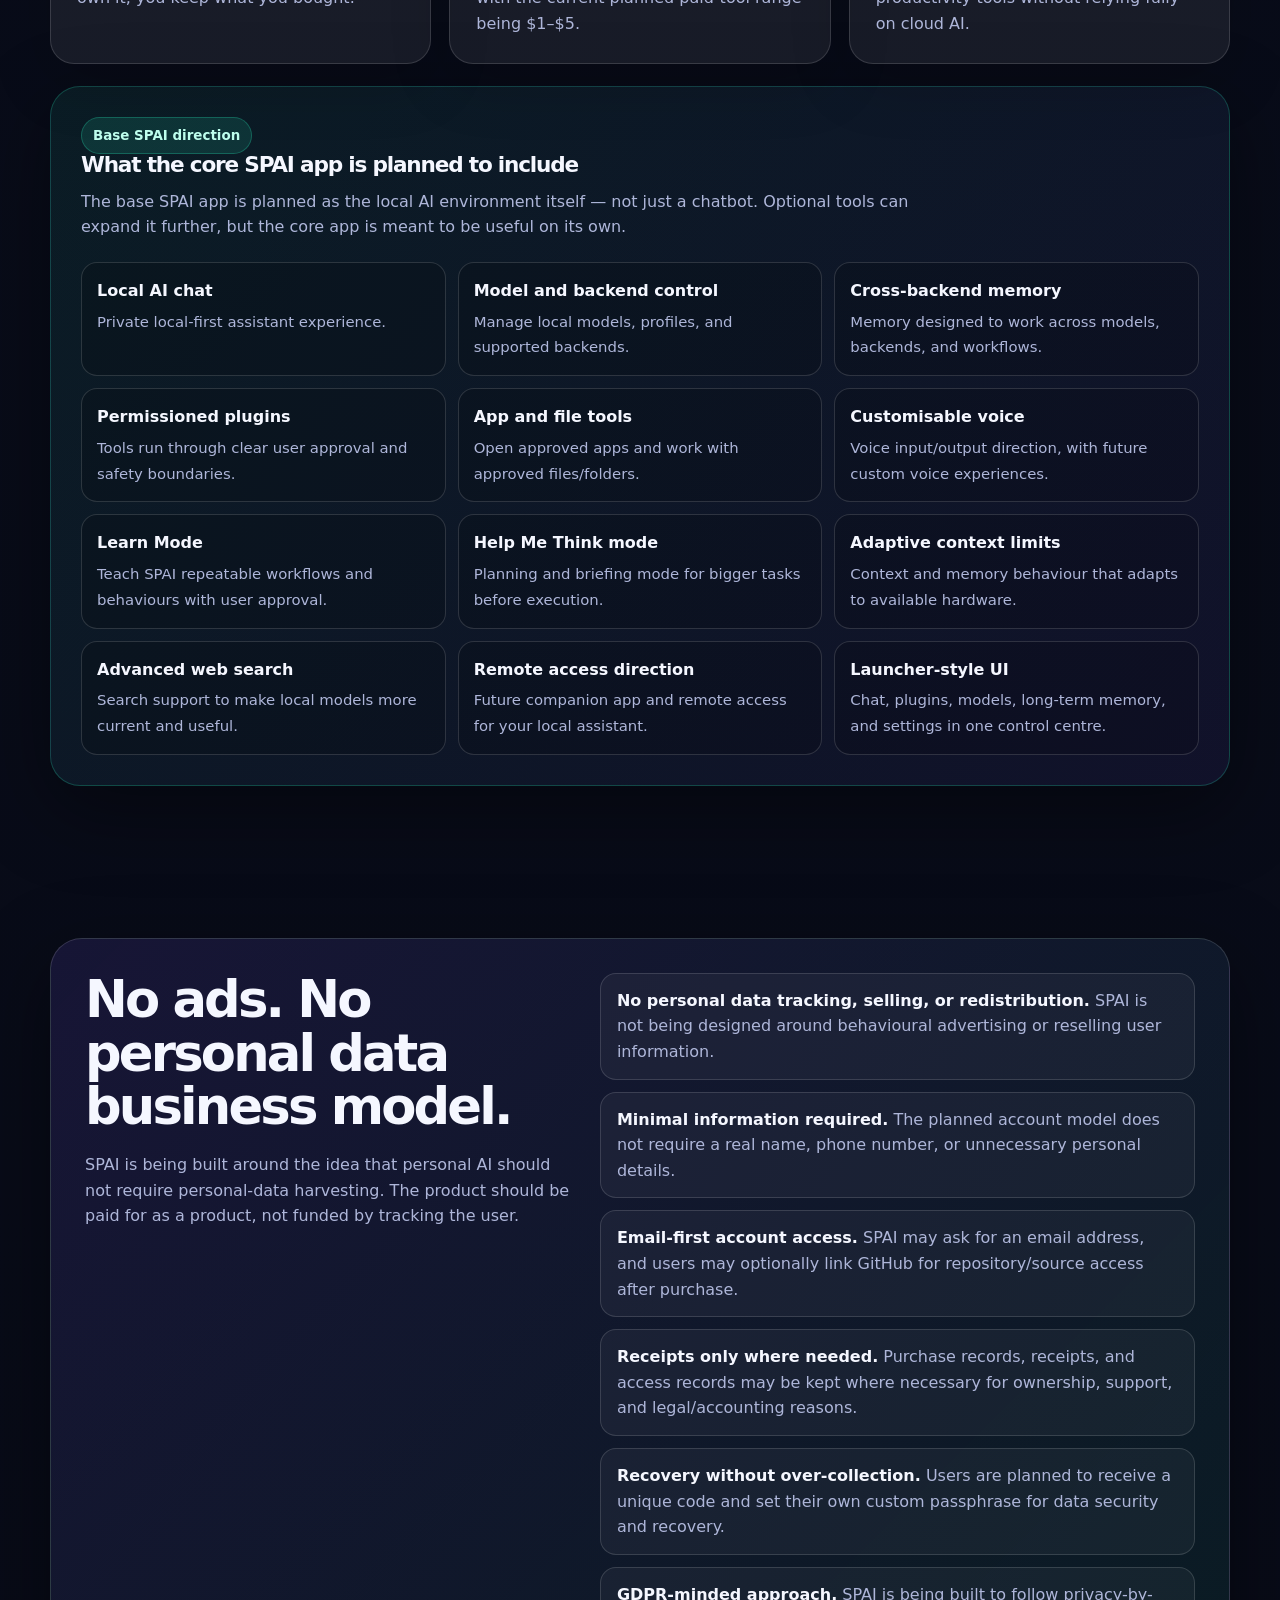
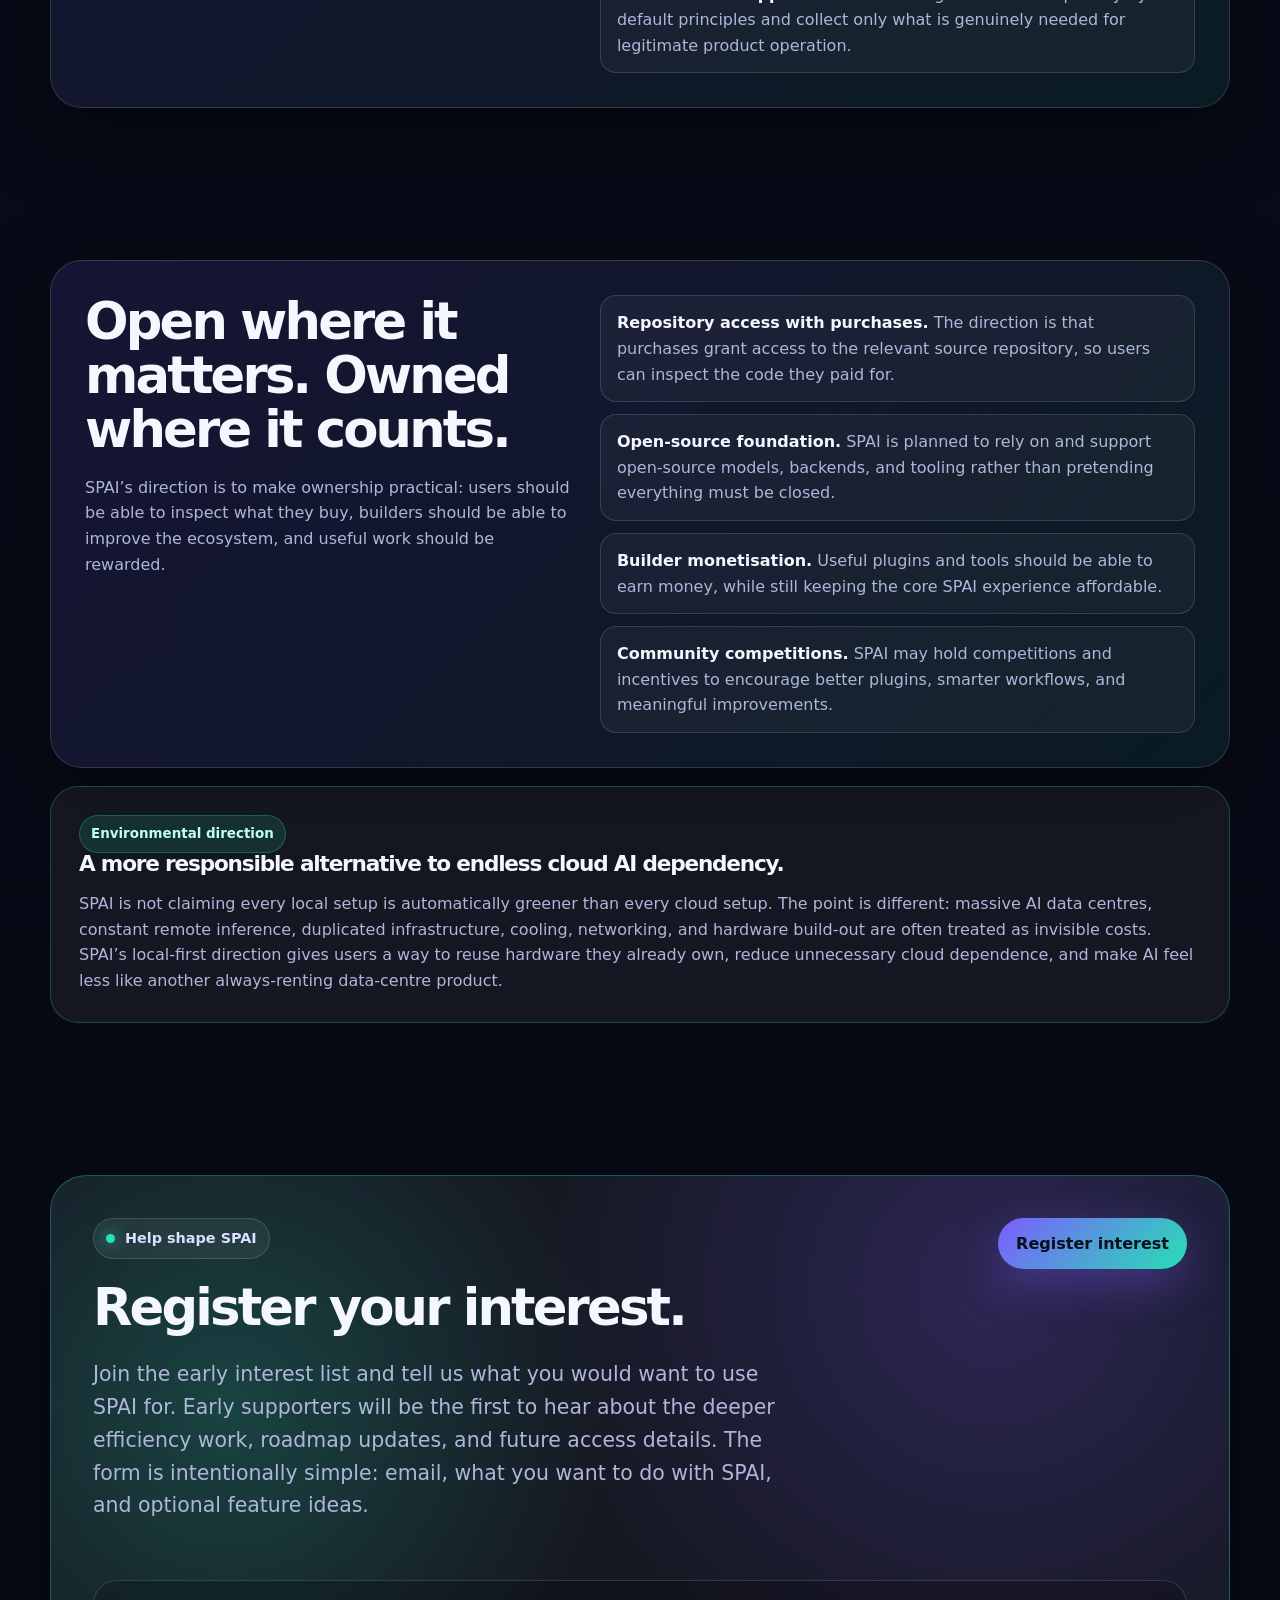
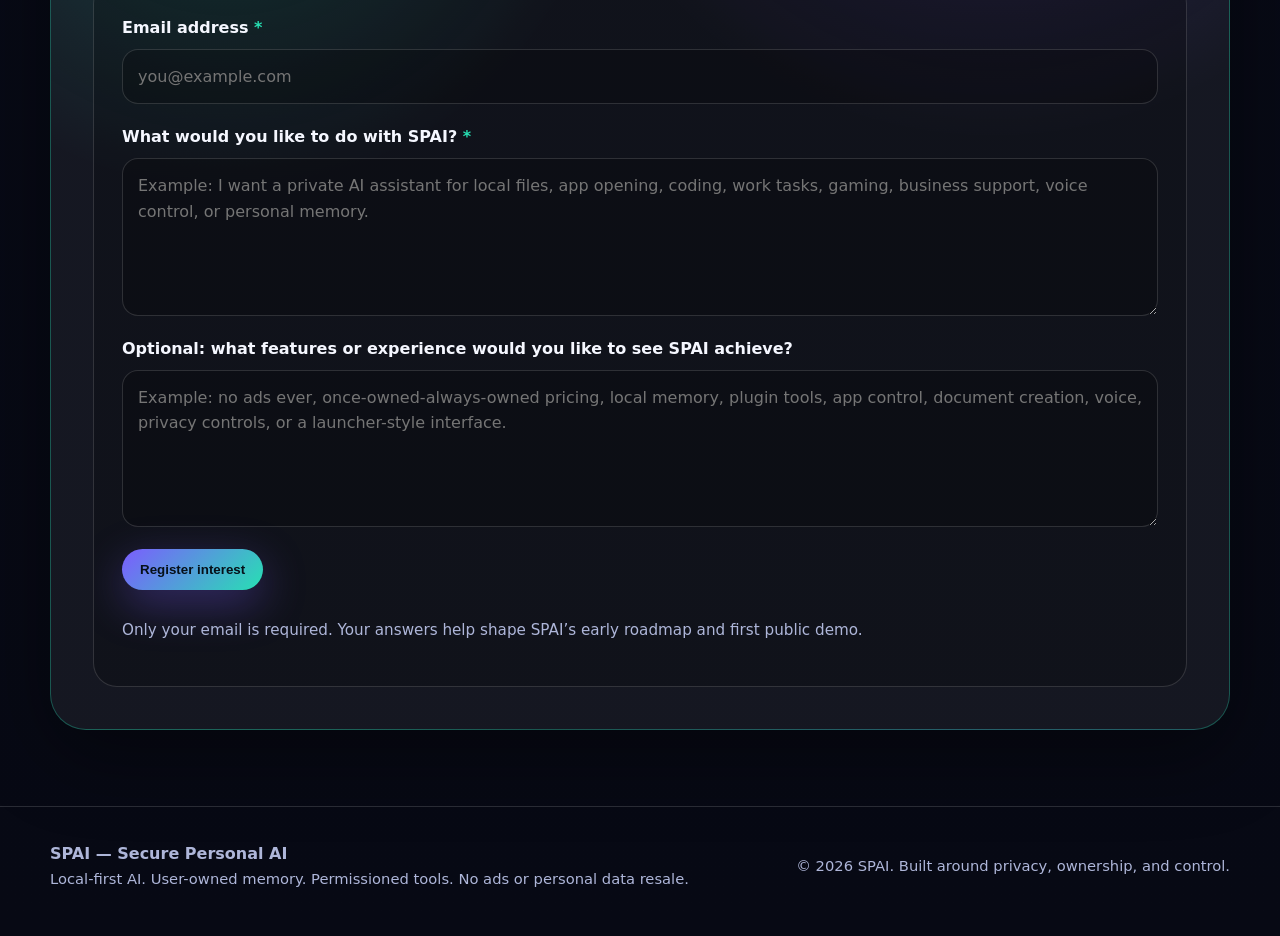
==== commit 88b674e7: "Add files via upload" ====
--- a/index.html
+++ b/index.html
@@ -736,6 +736,7 @@
         <a href="#different">Different</a>
         <a href="#features">Features</a>
         <a href="#ownership">Ownership</a>
+        <a href="#privacy">Privacy</a>
         <a href="#roadmap">Roadmap</a>
         <a href="#interest">Register interest</a>
       </nav>
@@ -764,7 +765,7 @@
           <div class="promise-row" aria-label="SPAI promises">
             <span class="promise-pill">No ads ever</span>
             <span class="promise-pill">Once owned, always owned</span>
-            <span class="promise-pill">No selling personal data</span>
+            <span class="promise-pill">No personal data tracking, selling, or redistribution</span>
             <span class="promise-pill">Local-first by design</span>
           </div>
 
@@ -826,7 +827,7 @@
         <div class="difference-strip">
           <div class="difference-item">
             <strong>No ads ever</strong>
-            <span>SPAI is not being designed around advertising, attention farming, or selling user behaviour.</span>
+            <span>SPAI is not being designed around advertising, attention farming, personal data tracking, data selling, or redistribution of user data.</span>
           </div>
 
           <div class="difference-item">
@@ -907,7 +908,10 @@
           </div>
 
           <ul class="clean">
-            <li><strong>No hidden ad model.</strong> SPAI is not planned as an ad platform. The product should make money from the product, not from user attention.</li>
+            <li><strong>No hidden ad model.</strong> SPAI is not planned as an ad platform. The product should make money from the product, not from user attention, tracking, or behavioural profiling.</li>
+            <li><strong>Minimal data by design.</strong> SPAI’s account direction is to ask only for what is genuinely needed: an email address, optional GitHub linking for repository access, purchase/receipt records where required, and a user-controlled recovery setup.</li>
+            <li><strong>GDPR-minded from the start.</strong> SPAI is being designed around legitimate-interest minimalism, privacy by default, and avoiding unnecessary personal data collection such as real names or phone numbers.</li>
+            <li><strong>User-controlled recovery.</strong> The direction is to use a unique code and a custom passphrase set by the user for data security and recovery, without keeping unnecessary personal details on file.</li>
             <li><strong>No forced cloud memory.</strong> Your files, chats, and memories should not have to live behind someone else’s platform.</li>
             <li><strong>No hidden tool access.</strong> Apps, files, and automation should be permission-gated and visible to the user.</li>
             <li><strong>No one-size-fits-all model.</strong> SPAI is being designed to support different local models, backends, and hardware profiles.</li>
@@ -1069,6 +1073,29 @@
     </section>
 
 
+
+    <section id="privacy">
+      <div class="wrap">
+        <div class="split-card">
+          <div>
+            <h2>No ads. No personal data business model.</h2>
+            <p class="muted">
+              SPAI is being built around the idea that personal AI should not require personal-data harvesting. The product should be paid for as a product, not funded by tracking the user.
+            </p>
+          </div>
+
+          <ul class="clean">
+            <li><strong>No personal data tracking, selling, or redistribution.</strong> SPAI is not being designed around behavioural advertising or reselling user information.</li>
+            <li><strong>Minimal information required.</strong> The planned account model does not require a real name, phone number, or unnecessary personal details.</li>
+            <li><strong>Email-first account access.</strong> SPAI may ask for an email address, and users may optionally link GitHub for repository/source access after purchase.</li>
+            <li><strong>Receipts only where needed.</strong> Purchase records, receipts, and access records may be kept where necessary for ownership, support, and legal/accounting reasons.</li>
+            <li><strong>Recovery without over-collection.</strong> Users are planned to receive a unique code and set their own custom passphrase for data security and recovery.</li>
+            <li><strong>GDPR-minded approach.</strong> SPAI is being built to follow privacy-by-default principles and collect only what is genuinely needed for legitimate product operation.</li>
+          </ul>
+        </div>
+      </div>
+    </section>
+
     <section id="community">
       <div class="wrap">
         <div class="split-card">
@@ -1167,7 +1194,7 @@
     <div class="wrap footer-row">
       <div>
         <strong>SPAI — Secure Personal AI</strong>
-        <div class="small">Local-first AI. User-owned memory. Permissioned tools. No ads ever.</div>
+        <div class="small">Local-first AI. User-owned memory. Permissioned tools. No ads or personal data resale.</div>
       </div>
 
       <div class="small">
